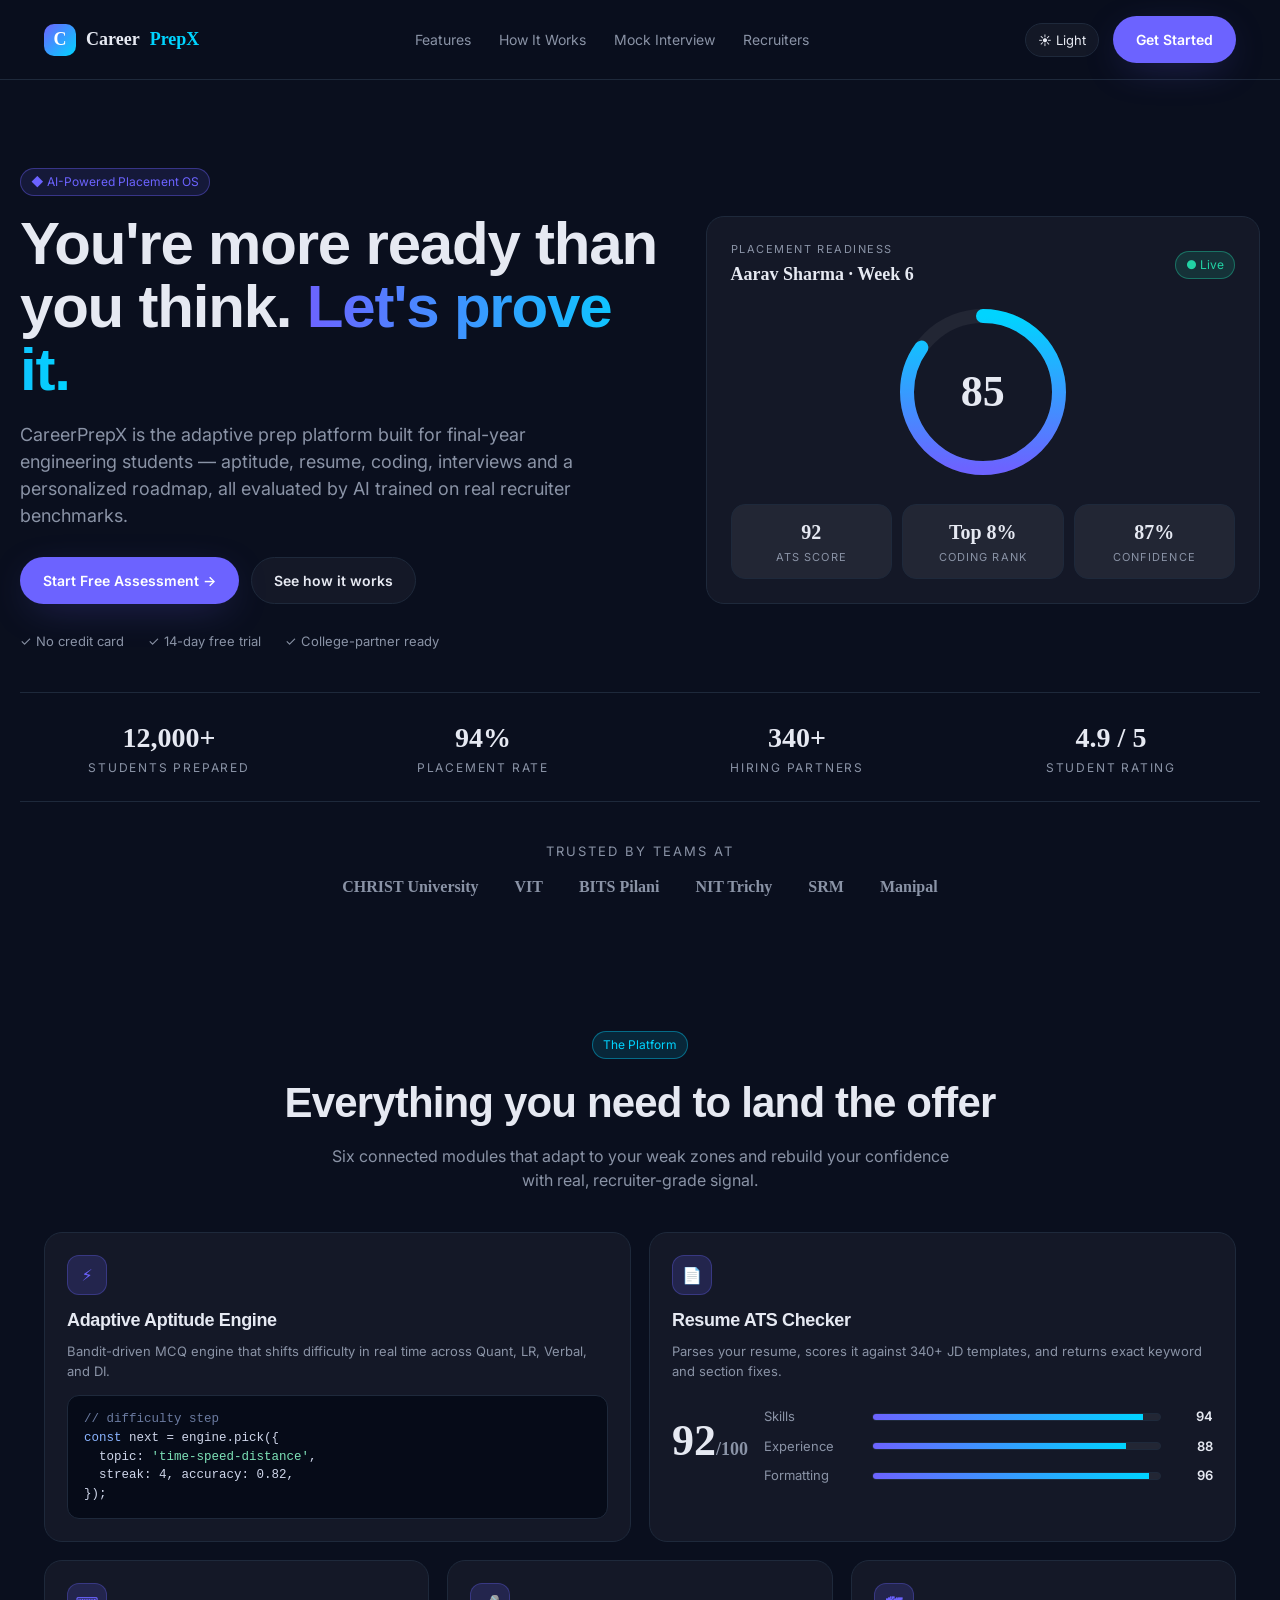
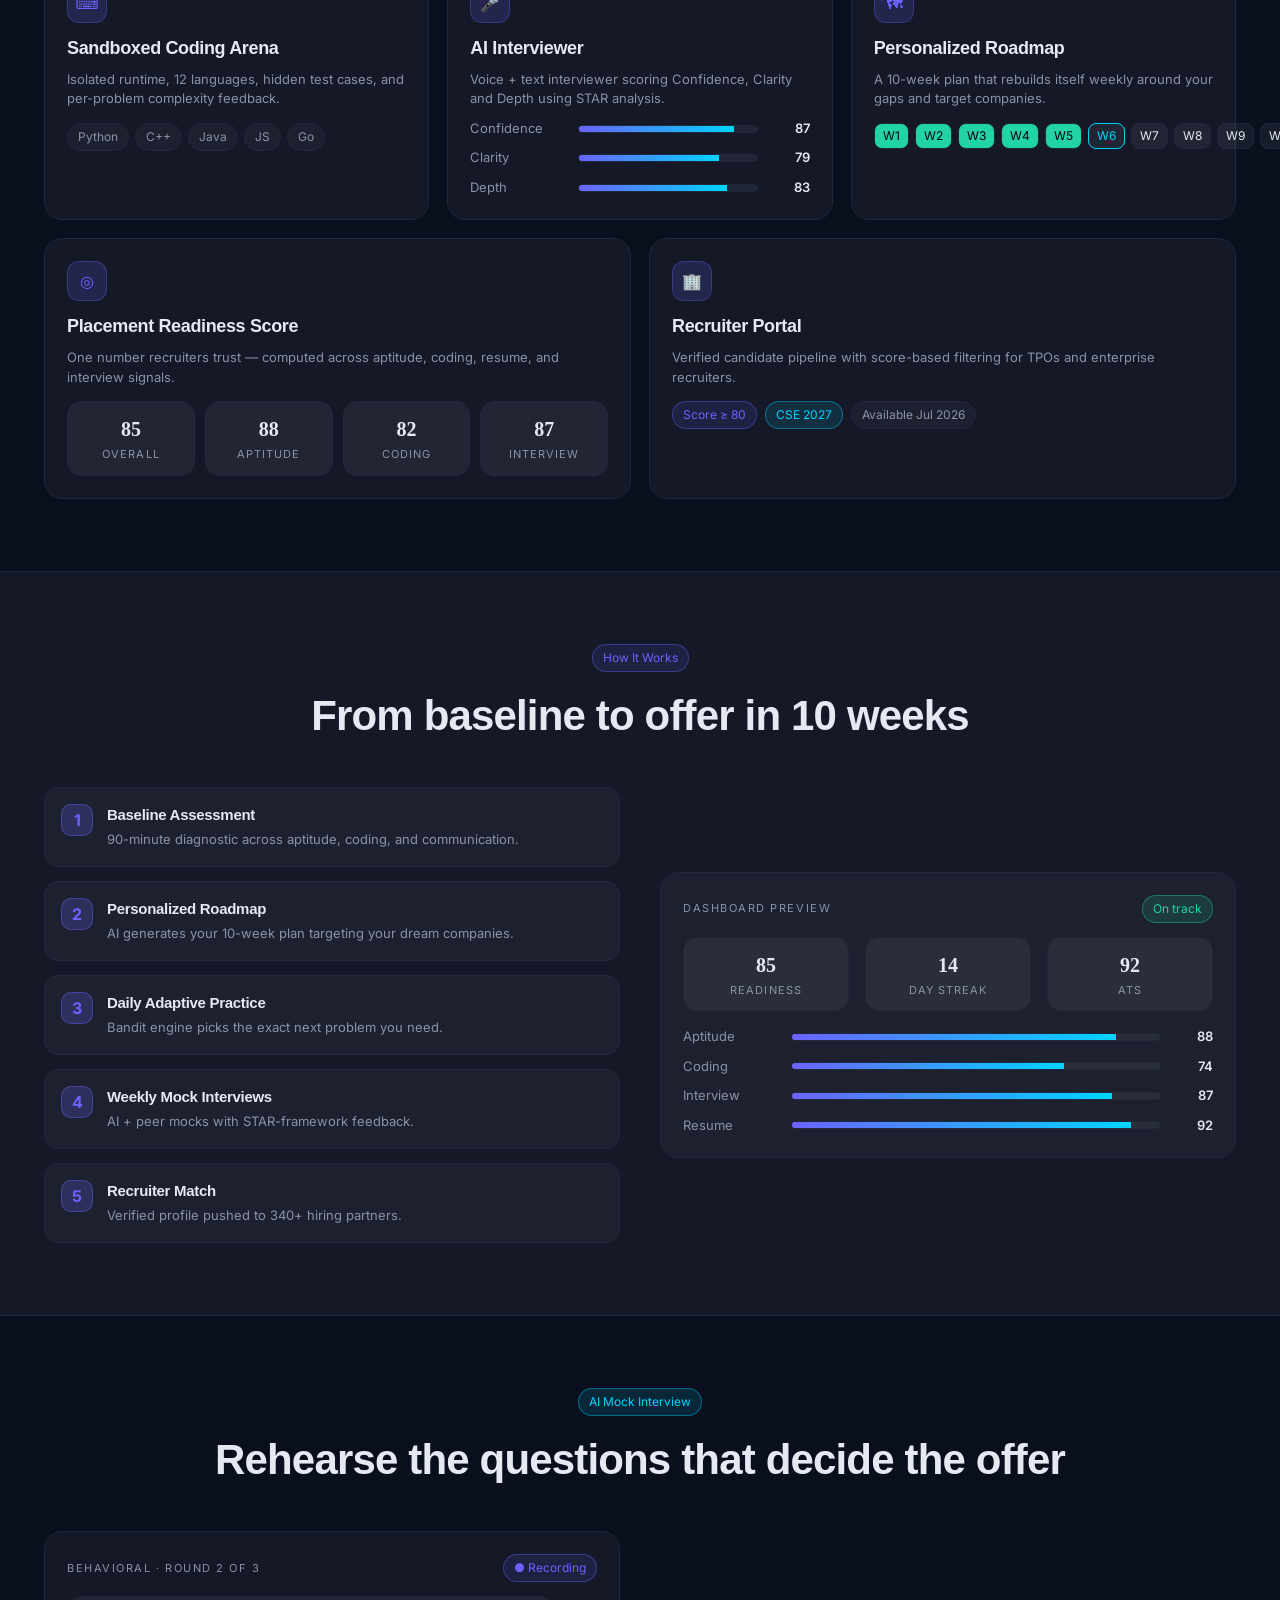
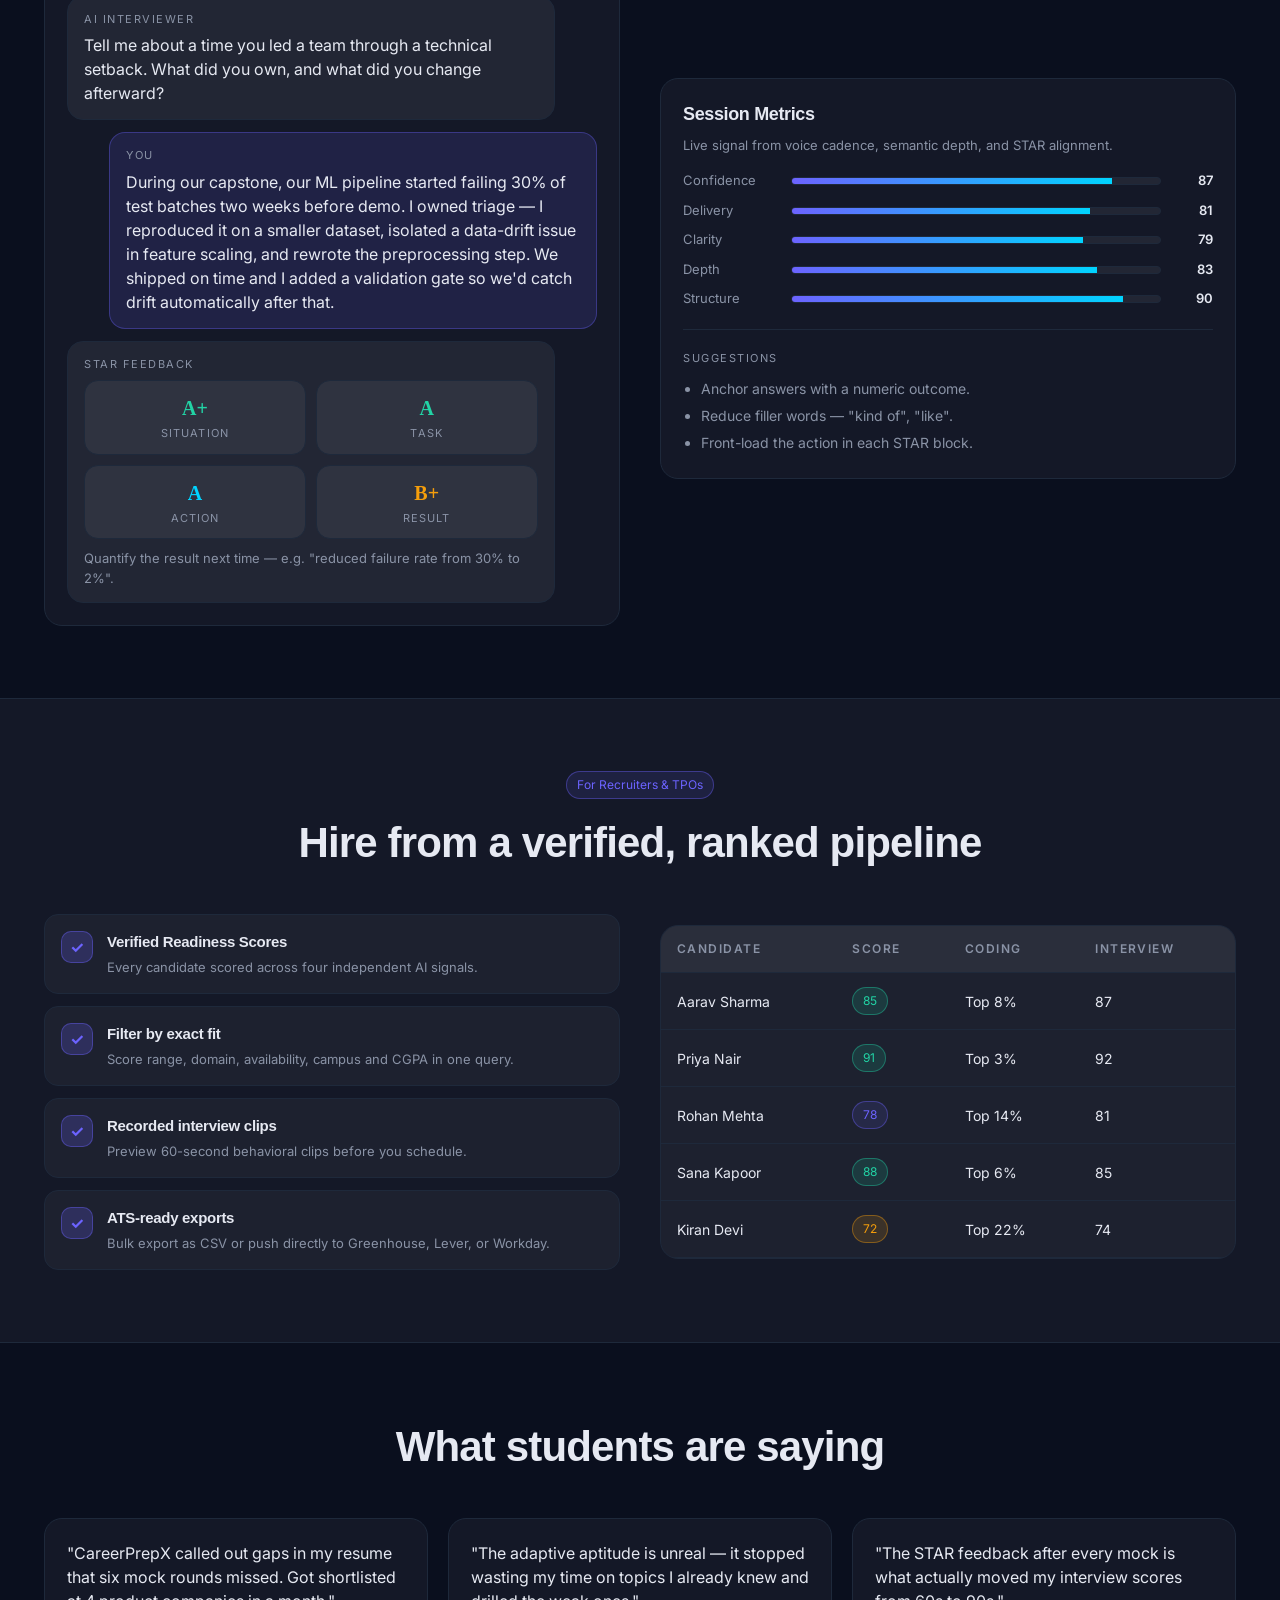
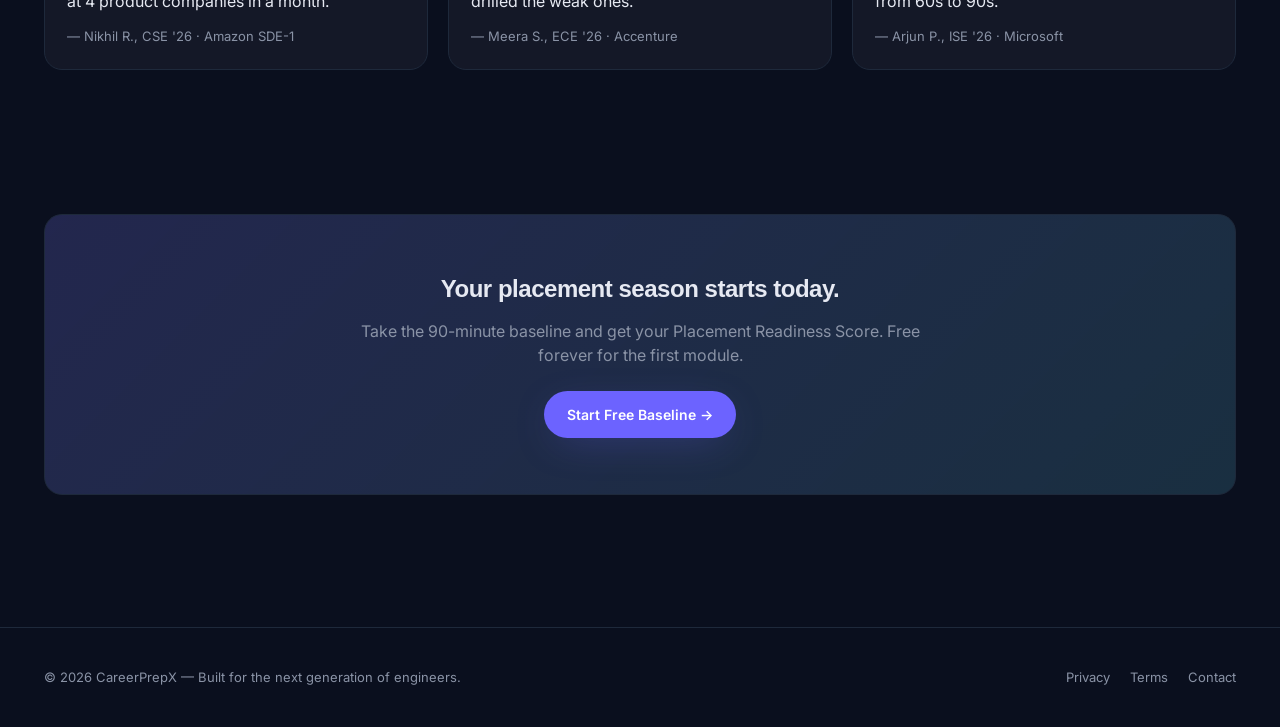
==== index.html @ b6355f8c "Initial commit" ====
<!DOCTYPE html>
<html lang="en" data-theme="dark">
<head>
<meta charset="UTF-8" />
<meta name="viewport" content="width=device-width,initial-scale=1" />
<title>CareerPrepX — AI Placement Preparation for Engineering Students</title>
<meta name="description" content="AI-powered adaptive aptitude, resume ATS, sandboxed coding, mock interviews, and personalized roadmap. Get placement-ready with confidence." />
<link rel="stylesheet" href="styles.css" />
</head>
<body>

<header class="nav">
  <div class="nav-inner">
    <a href="index.html" class="brand"><span class="brand-mark">C</span> Career<span style="color:var(--accent)">PrepX</span></a>
    <nav class="nav-links">
      <a href="#features">Features</a>
      <a href="#how">How It Works</a>
      <a href="#interview">Mock Interview</a>
      <a href="#recruiters">Recruiters</a>
    </nav>
    <div class="nav-actions">
      <button class="theme-toggle" data-theme-toggle><span data-theme-label>☀ Light</span></button>
      <a href="dashboard.html" class="btn btn-primary">Get Started</a>
    </div>
  </div>
</header>

<main>
  <!-- HERO -->
  <section class="hero container">
    <div class="hero-grid">
      <div>
        <span class="pill pill-primary">◆ AI-Powered Placement OS</span>
        <h1 style="margin-top:16px;">You're more ready than you think. <span class="grad">Let's prove it.</span></h1>
        <p class="lead">CareerPrepX is the adaptive prep platform built for final-year engineering students — aptitude, resume, coding, interviews and a personalized roadmap, all evaluated by AI trained on real recruiter benchmarks.</p>
        <div class="hero-ctas">
          <a href="dashboard.html" class="btn btn-primary">Start Free Assessment →</a>
          <a href="#how" class="btn btn-ghost">See how it works</a>
        </div>
        <div style="display:flex; gap:24px; margin-top:28px; color:var(--text-muted); font-size:13px;">
          <span>✓ No credit card</span>
          <span>✓ 14-day free trial</span>
          <span>✓ College-partner ready</span>
        </div>
      </div>

      <div class="panel readiness-card">
        <div class="between" style="margin-bottom:14px;">
          <div>
            <div class="tiny">Placement Readiness</div>
            <div style="font-family:'Space Grotesk';font-weight:700;font-size:18px;margin-top:4px;">Aarav Sharma · Week 6</div>
          </div>
          <span class="pill pill-success">● Live</span>
        </div>
        <div class="ring">
          <svg width="180" height="180" viewBox="0 0 180 180">
            <circle cx="90" cy="90" r="76" stroke="var(--surface-2)" stroke-width="14" fill="none"/>
            <circle cx="90" cy="90" r="76" stroke="url(#g)" stroke-width="14" fill="none"
              stroke-dasharray="477" stroke-dashoffset="72" stroke-linecap="round"/>
            <defs><linearGradient id="g" x1="0" x2="1"><stop offset="0" stop-color="#6C63FF"/><stop offset="1" stop-color="#00D4FF"/></linearGradient></defs>
          </svg>
          <div class="num">85</div>
        </div>
        <div class="stat-row">
          <div class="stat"><div class="v">92</div><div class="l">ATS Score</div></div>
          <div class="stat"><div class="v">Top 8%</div><div class="l">Coding Rank</div></div>
          <div class="stat"><div class="v">87%</div><div class="l">Confidence</div></div>
        </div>
      </div>
    </div>

    <!-- STAT STRIP -->
    <div class="strip">
      <div class="item"><div class="num">12,000+</div><div class="lbl">Students Prepared</div></div>
      <div class="item"><div class="num">94%</div><div class="lbl">Placement Rate</div></div>
      <div class="item"><div class="num">340+</div><div class="lbl">Hiring Partners</div></div>
      <div class="item"><div class="num">4.9 / 5</div><div class="lbl">Student Rating</div></div>
    </div>
    <div style="text-align:center; color:var(--text-muted); font-size:13px; letter-spacing:.15em; text-transform:uppercase;">Trusted by teams at</div>
    <div style="display:flex; justify-content:center; gap:36px; flex-wrap:wrap; margin-top:14px; color:var(--text-muted); font-family:'Space Grotesk'; font-weight:600;">
      <span>CHRIST University</span><span>VIT</span><span>BITS Pilani</span><span>NIT Trichy</span><span>SRM</span><span>Manipal</span>
    </div>
  </section>

  <!-- FEATURES -->
  <section id="features" class="section">
    <div class="container">
      <div class="section-head">
        <span class="pill pill-accent">The Platform</span>
        <h2 style="margin-top:12px;">Everything you need to land the offer</h2>
        <p>Six connected modules that adapt to your weak zones and rebuild your confidence with real, recruiter-grade signal.</p>
      </div>

      <div class="bento">
        <div class="panel b-1">
          <div class="feature-icon">⚡</div>
          <h3>Adaptive Aptitude Engine</h3>
          <p class="muted small" style="margin-top:6px;">Bandit-driven MCQ engine that shifts difficulty in real time across Quant, LR, Verbal, and DI.</p>
          <div class="code" style="margin-top:14px;">
<span class="c">// difficulty step</span><br/>
<span class="k">const</span> next = engine.pick({<br/>
&nbsp;&nbsp;topic: <span class="s">'time-speed-distance'</span>,<br/>
&nbsp;&nbsp;streak: 4, accuracy: 0.82,<br/>
});
          </div>
        </div>

        <div class="panel b-2">
          <div class="feature-icon">📄</div>
          <h3>Resume ATS Checker</h3>
          <p class="muted small" style="margin-top:6px;">Parses your resume, scores it against 340+ JD templates, and returns exact keyword and section fixes.</p>
          <div style="margin-top:16px; display:flex; align-items:center; gap:16px;">
            <div style="font-family:'Space Grotesk';font-size:44px;font-weight:700;">92<span style="font-size:18px;color:var(--text-muted);">/100</span></div>
            <div style="flex:1;">
              <div class="metric-row"><span class="lbl">Skills</span><div class="bar"><i style="width:94%"></i></div><span class="val">94</span></div>
              <div class="metric-row"><span class="lbl">Experience</span><div class="bar"><i style="width:88%"></i></div><span class="val">88</span></div>
              <div class="metric-row"><span class="lbl">Formatting</span><div class="bar"><i style="width:96%"></i></div><span class="val">96</span></div>
            </div>
          </div>
        </div>

        <div class="panel b-3">
          <div class="feature-icon">⌨</div>
          <h3>Sandboxed Coding Arena</h3>
          <p class="muted small" style="margin-top:6px;">Isolated runtime, 12 languages, hidden test cases, and per-problem complexity feedback.</p>
          <div style="margin-top:14px; display:flex; flex-wrap:wrap; gap:6px;">
            <span class="pill">Python</span><span class="pill">C++</span><span class="pill">Java</span><span class="pill">JS</span><span class="pill">Go</span>
          </div>
        </div>

        <div class="panel b-4">
          <div class="feature-icon">🎤</div>
          <h3>AI Interviewer</h3>
          <p class="muted small" style="margin-top:6px;">Voice + text interviewer scoring Confidence, Clarity and Depth using STAR analysis.</p>
          <div class="metric-row"><span class="lbl">Confidence</span><div class="bar"><i style="width:87%"></i></div><span class="val">87</span></div>
          <div class="metric-row"><span class="lbl">Clarity</span><div class="bar"><i style="width:79%"></i></div><span class="val">79</span></div>
          <div class="metric-row"><span class="lbl">Depth</span><div class="bar"><i style="width:83%"></i></div><span class="val">83</span></div>
        </div>

        <div class="panel b-5">
          <div class="feature-icon">🗺</div>
          <h3>Personalized Roadmap</h3>
          <p class="muted small" style="margin-top:6px;">A 10-week plan that rebuilds itself weekly around your gaps and target companies.</p>
          <div style="display:flex; gap:6px; margin-top:14px;">
            <span class="badge" style="background:var(--success);color:#001;">W1</span>
            <span class="badge" style="background:var(--success);color:#001;">W2</span>
            <span class="badge" style="background:var(--success);color:#001;">W3</span>
            <span class="badge" style="background:var(--success);color:#001;">W4</span>
            <span class="badge" style="background:var(--success);color:#001;">W5</span>
            <span class="badge" style="border-color:var(--accent);color:var(--accent);">W6</span>
            <span class="badge">W7</span><span class="badge">W8</span><span class="badge">W9</span><span class="badge">W10</span>
          </div>
        </div>

        <div class="panel b-6">
          <div class="feature-icon">◎</div>
          <h3>Placement Readiness Score</h3>
          <p class="muted small" style="margin-top:6px;">One number recruiters trust — computed across aptitude, coding, resume, and interview signals.</p>
          <div style="display:grid;grid-template-columns:repeat(4,1fr);gap:10px;margin-top:14px;">
            <div class="stat"><div class="v">85</div><div class="l">Overall</div></div>
            <div class="stat"><div class="v">88</div><div class="l">Aptitude</div></div>
            <div class="stat"><div class="v">82</div><div class="l">Coding</div></div>
            <div class="stat"><div class="v">87</div><div class="l">Interview</div></div>
          </div>
        </div>

        <div class="panel b-7">
          <div class="feature-icon">🏢</div>
          <h3>Recruiter Portal</h3>
          <p class="muted small" style="margin-top:6px;">Verified candidate pipeline with score-based filtering for TPOs and enterprise recruiters.</p>
          <div style="display:flex; gap:8px; margin-top:14px; flex-wrap:wrap;">
            <span class="pill pill-primary">Score ≥ 80</span>
            <span class="pill pill-accent">CSE 2027</span>
            <span class="pill">Available Jul 2026</span>
          </div>
        </div>
      </div>
    </div>
  </section>

  <!-- HOW IT WORKS -->
  <section id="how" class="section" style="background:var(--surface); border-top:1px solid var(--border); border-bottom:1px solid var(--border);">
    <div class="container">
      <div class="section-head">
        <span class="pill pill-primary">How It Works</span>
        <h2 style="margin-top:12px;">From baseline to offer in 10 weeks</h2>
      </div>
      <div class="hiw">
        <div class="steps">
          <div class="step"><div class="n">1</div><div><h4>Baseline Assessment</h4><p>90-minute diagnostic across aptitude, coding, and communication.</p></div></div>
          <div class="step"><div class="n">2</div><div><h4>Personalized Roadmap</h4><p>AI generates your 10-week plan targeting your dream companies.</p></div></div>
          <div class="step"><div class="n">3</div><div><h4>Daily Adaptive Practice</h4><p>Bandit engine picks the exact next problem you need.</p></div></div>
          <div class="step"><div class="n">4</div><div><h4>Weekly Mock Interviews</h4><p>AI + peer mocks with STAR-framework feedback.</p></div></div>
          <div class="step"><div class="n">5</div><div><h4>Recruiter Match</h4><p>Verified profile pushed to 340+ hiring partners.</p></div></div>
        </div>
        <div class="panel">
          <div class="between" style="margin-bottom:14px;">
            <div class="tiny">Dashboard Preview</div>
            <span class="pill pill-success">On track</span>
          </div>
          <div class="mini">
            <div class="stat"><div class="v">85</div><div class="l">Readiness</div></div>
            <div class="stat"><div class="v">14</div><div class="l">Day Streak</div></div>
            <div class="stat"><div class="v">92</div><div class="l">ATS</div></div>
          </div>
          <div style="margin-top:16px;">
            <div class="metric-row"><span class="lbl">Aptitude</span><div class="bar"><i style="width:88%"></i></div><span class="val">88</span></div>
            <div class="metric-row"><span class="lbl">Coding</span><div class="bar"><i style="width:74%"></i></div><span class="val">74</span></div>
            <div class="metric-row"><span class="lbl">Interview</span><div class="bar"><i style="width:87%"></i></div><span class="val">87</span></div>
            <div class="metric-row"><span class="lbl">Resume</span><div class="bar"><i style="width:92%"></i></div><span class="val">92</span></div>
          </div>
        </div>
      </div>
    </div>
  </section>

  <!-- INTERVIEW PREVIEW -->
  <section id="interview" class="section">
    <div class="container">
      <div class="section-head">
        <span class="pill pill-accent">AI Mock Interview</span>
        <h2 style="margin-top:12px;">Rehearse the questions that decide the offer</h2>
      </div>
      <div class="hiw">
        <div class="panel">
          <div class="between" style="margin-bottom:14px;">
            <div class="tiny">Behavioral · Round 2 of 3</div>
            <span class="pill pill-primary">● Recording</span>
          </div>
          <div class="chat">
            <div class="bubble ai">
              <div class="who">AI Interviewer</div>
              Tell me about a time you led a team through a technical setback. What did you own, and what did you change afterward?
            </div>
            <div class="bubble me">
              <div class="who">You</div>
              During our capstone, our ML pipeline started failing 30% of test batches two weeks before demo. I owned triage — I reproduced it on a smaller dataset, isolated a data-drift issue in feature scaling, and rewrote the preprocessing step. We shipped on time and I added a validation gate so we'd catch drift automatically after that.
            </div>
            <div class="bubble ai">
              <div class="who">STAR Feedback</div>
              <div style="display:grid;grid-template-columns:repeat(2,1fr);gap:10px;margin-top:8px;">
                <div class="stat"><div class="v" style="color:var(--success)">A+</div><div class="l">Situation</div></div>
                <div class="stat"><div class="v" style="color:var(--success)">A</div><div class="l">Task</div></div>
                <div class="stat"><div class="v" style="color:var(--accent)">A</div><div class="l">Action</div></div>
                <div class="stat"><div class="v" style="color:var(--warning)">B+</div><div class="l">Result</div></div>
              </div>
              <p class="muted small" style="margin-top:10px;">Quantify the result next time — e.g. "reduced failure rate from 30% to 2%".</p>
            </div>
          </div>
        </div>
        <div class="panel">
          <h3>Session Metrics</h3>
          <p class="muted small" style="margin-top:4px;">Live signal from voice cadence, semantic depth, and STAR alignment.</p>
          <div style="margin-top:16px;">
            <div class="metric-row"><span class="lbl">Confidence</span><div class="bar"><i style="width:87%"></i></div><span class="val">87</span></div>
            <div class="metric-row"><span class="lbl">Delivery</span><div class="bar"><i style="width:81%"></i></div><span class="val">81</span></div>
            <div class="metric-row"><span class="lbl">Clarity</span><div class="bar"><i style="width:79%"></i></div><span class="val">79</span></div>
            <div class="metric-row"><span class="lbl">Depth</span><div class="bar"><i style="width:83%"></i></div><span class="val">83</span></div>
            <div class="metric-row"><span class="lbl">Structure</span><div class="bar"><i style="width:90%"></i></div><span class="val">90</span></div>
          </div>
          <div style="margin-top:20px; padding-top:20px; border-top:1px solid var(--border);">
            <div class="tiny">Suggestions</div>
            <ul style="margin-top:10px; padding-left: 18px; color:var(--text-muted); font-size:14px; line-height:1.9;">
              <li>Anchor answers with a numeric outcome.</li>
              <li>Reduce filler words — "kind of", "like".</li>
              <li>Front-load the action in each STAR block.</li>
            </ul>
          </div>
        </div>
      </div>
    </div>
  </section>

  <!-- RECRUITERS -->
  <section id="recruiters" class="section" style="background:var(--surface); border-top:1px solid var(--border); border-bottom:1px solid var(--border);">
    <div class="container">
      <div class="section-head">
        <span class="pill pill-primary">For Recruiters &amp; TPOs</span>
        <h2 style="margin-top:12px;">Hire from a verified, ranked pipeline</h2>
      </div>
      <div class="hiw">
        <div>
          <ul style="list-style:none; display:grid; gap:12px;">
            <li class="step"><div class="n">✓</div><div><h4>Verified Readiness Scores</h4><p>Every candidate scored across four independent AI signals.</p></div></li>
            <li class="step"><div class="n">✓</div><div><h4>Filter by exact fit</h4><p>Score range, domain, availability, campus and CGPA in one query.</p></div></li>
            <li class="step"><div class="n">✓</div><div><h4>Recorded interview clips</h4><p>Preview 60-second behavioral clips before you schedule.</p></div></li>
            <li class="step"><div class="n">✓</div><div><h4>ATS-ready exports</h4><p>Bulk export as CSV or push directly to Greenhouse, Lever, or Workday.</p></div></li>
          </ul>
        </div>
        <div class="panel" style="padding:0; overflow:hidden;">
          <table class="table">
            <thead><tr><th>Candidate</th><th>Score</th><th>Coding</th><th>Interview</th></tr></thead>
            <tbody>
              <tr><td>Aarav Sharma</td><td><span class="pill pill-success">85</span></td><td>Top 8%</td><td>87</td></tr>
              <tr><td>Priya Nair</td><td><span class="pill pill-success">91</span></td><td>Top 3%</td><td>92</td></tr>
              <tr><td>Rohan Mehta</td><td><span class="pill pill-primary">78</span></td><td>Top 14%</td><td>81</td></tr>
              <tr><td>Sana Kapoor</td><td><span class="pill pill-success">88</span></td><td>Top 6%</td><td>85</td></tr>
              <tr><td>Kiran Devi</td><td><span class="pill pill-warning">72</span></td><td>Top 22%</td><td>74</td></tr>
            </tbody>
          </table>
        </div>
      </div>
    </div>
  </section>

  <!-- TESTIMONIALS -->
  <section class="section">
    <div class="container">
      <div class="section-head">
        <h2>What students are saying</h2>
      </div>
      <div class="grid" style="grid-template-columns:repeat(3,1fr);">
        <div class="panel"><p>"CareerPrepX called out gaps in my resume that six mock rounds missed. Got shortlisted at 4 product companies in a month."</p><div style="margin-top:14px;color:var(--text-muted);font-size:13px;">— Nikhil R., CSE '26 · Amazon SDE-1</div></div>
        <div class="panel"><p>"The adaptive aptitude is unreal — it stopped wasting my time on topics I already knew and drilled the weak ones."</p><div style="margin-top:14px;color:var(--text-muted);font-size:13px;">— Meera S., ECE '26 · Accenture</div></div>
        <div class="panel"><p>"The STAR feedback after every mock is what actually moved my interview scores from 60s to 90s."</p><div style="margin-top:14px;color:var(--text-muted);font-size:13px;">— Arjun P., ISE '26 · Microsoft</div></div>
      </div>
    </div>
  </section>

  <!-- CTA -->
  <section class="section">
    <div class="container">
      <div class="panel" style="text-align:center; padding:56px 24px; background:linear-gradient(135deg, color-mix(in oklab, var(--primary) 18%, var(--surface)), color-mix(in oklab, var(--accent) 12%, var(--surface)));">
        <h2>Your placement season starts today.</h2>
        <p class="muted" style="max-width:560px; margin:12px auto 24px;">Take the 90-minute baseline and get your Placement Readiness Score. Free forever for the first module.</p>
        <a class="btn btn-primary" href="dashboard.html">Start Free Baseline →</a>
      </div>
    </div>
  </section>
</main>

<footer>
  <div class="container">
    <div>© 2026 CareerPrepX — Built for the next generation of engineers.</div>
    <div style="display:flex; gap:20px;"><a href="#">Privacy</a><a href="#">Terms</a><a href="#">Contact</a></div>
  </div>
</footer>

<script src="script.js"></script>
</body>
</html>
---- styles.css ----
/* 1. Import Inter (Modern, Clean, High-Readability Font) */
@import url('https://fonts.googleapis.com/css2?family=Inter:wght@300;400;500;600;700;800&display=swap');

:root {
  /* 2. Set as main font variable */
  --font-sans: 'Inter', -apple-system, BlinkMacSystemFont, 'Segoe UI', Roboto, sans-serif;
  
  /* Modern font smoothing & tracking defaults */
  --letter-spacing-heading: -0.02em;
}

/* 3. Apply globally */
body {
  font-family: var(--font-sans);
  -webkit-font-smoothing: antialiased;
  -moz-osx-font-smoothing: grayscale;
}

h1, h2, h3, h4, h5, h6 {
  font-family: var(--font-sans);
  letter-spacing: var(--letter-spacing-heading);
  font-weight: 700;
}

:root {
  --bg: #0A0F1E;
  --surface: rgba(255,255,255,0.04);
  --surface-2: rgba(255,255,255,0.06);
  --border: #1E293B;
  --text: #E6E9F2;
  --text-muted: #8A93A6;
  --primary: #6C63FF;
  --accent: #00D4FF;
  --success: #22D3A5;
  --warning: #F59E0B;
  --danger: #ef4444;
  --shadow: 0 10px 40px -12px rgba(108,99,255,0.35);
}
[data-theme="light"] {
  --bg: #F8FAFC;
  --surface: #FFFFFF;
  --surface-2: #F1F5F9;
  --border: #E2E8F0;
  --text: #0F172A;
  --text-muted: #475569;
  --primary: #4F46E5;
  --accent: #0891B2;
  --shadow: 0 8px 24px -12px rgba(79,70,229,0.25);
}

* { box-sizing: border-box; margin: 0; padding: 0; }
html, body { background: var(--bg); color: var(--text); font-family: 'Inter', system-ui, sans-serif; -webkit-font-smoothing: antialiased; line-height: 1.5; }
h1,h2,h3,h4,h5 { font-family: 'Space Grotesk', sans-serif; letter-spacing: -0.02em; font-weight: 700; }
a { color: inherit; text-decoration: none; }
button { font-family: inherit; cursor: pointer; border: 0; }
img { max-width: 100%; display: block; }

/* Layout helpers */
.container { max-width: 1240px; margin: 0 auto; padding: 0 24px; }
.grid { display: grid; gap: 20px; }
.flex { display: flex; }
.between { display: flex; align-items: center; justify-content: space-between; }
.center { display: flex; align-items: center; gap: 10px; }
.muted { color: var(--text-muted); }
.small { font-size: 13px; }
.tiny { font-size: 11px; text-transform: uppercase; letter-spacing: 0.14em; color: var(--text-muted); }

/* Navbar */
.nav { position: sticky; top: 0; z-index: 50; background: color-mix(in oklab, var(--bg) 82%, transparent); border-bottom: 1px solid var(--border); backdrop-filter: blur(14px); }
.nav-inner { display: flex; align-items: center; justify-content: space-between; padding: 16px 24px; max-width: 1240px; margin: 0 auto; }
.brand { display: flex; align-items: center; gap: 10px; font-family: 'Space Grotesk'; font-weight: 700; font-size: 18px; }
.brand-mark { width: 32px; height: 32px; border-radius: 10px; background: linear-gradient(135deg, var(--primary), var(--accent)); display: grid; place-items: center; color: white; font-weight: 700; }
.nav-links { display: flex; gap: 28px; }
.nav-links a { color: var(--text-muted); font-size: 14px; }
.nav-links a:hover { color: var(--text); }
.nav-actions { display: flex; align-items: center; gap: 14px; }

/* Theme toggle */
.theme-toggle { background: var(--surface); border: 1px solid var(--border); color: var(--text); padding: 8px 12px; border-radius: 999px; font-size: 13px; display: inline-flex; align-items: center; gap: 8px; }
.theme-toggle:hover { border-color: var(--primary); }

/* Buttons */
.btn { display: inline-flex; align-items: center; gap: 8px; padding: 12px 22px; border-radius: 999px; font-size: 14px; font-weight: 600; border: 1px solid transparent; transition: transform .05s ease; }
.btn:active { transform: translateY(1px); }
.btn-primary { background: var(--primary); color: #fff; box-shadow: var(--shadow); }
.btn-ghost { background: var(--surface); color: var(--text); border-color: var(--border); }
.btn-accent { background: var(--accent); color: #001018; }
.btn-outline { background: transparent; color: var(--text); border-color: var(--border); }

/* Panels / cards */
.panel { background: var(--surface); border: 1px solid var(--border); border-radius: 18px; padding: 22px; }
.panel h3 { font-size: 18px; margin-bottom: 8px; }
.panel-strong { background: var(--surface-2); }

.pill { display: inline-flex; align-items: center; gap: 6px; padding: 4px 10px; border-radius: 999px; font-size: 12px; border: 1px solid var(--border); background: var(--surface); color: var(--text-muted); }
.pill-primary { color: var(--primary); border-color: color-mix(in oklab, var(--primary) 40%, transparent); background: color-mix(in oklab, var(--primary) 12%, transparent); }
.pill-accent  { color: var(--accent);  border-color: color-mix(in oklab, var(--accent) 40%, transparent);  background: color-mix(in oklab, var(--accent) 12%, transparent); }
.pill-success { color: var(--success); border-color: color-mix(in oklab, var(--success) 40%, transparent); background: color-mix(in oklab, var(--success) 14%, transparent); }
.pill-warning { color: var(--warning); border-color: color-mix(in oklab, var(--warning) 40%, transparent); background: color-mix(in oklab, var(--warning) 14%, transparent); }
.pill-danger  { color: var(--danger);  border-color: color-mix(in oklab, var(--danger) 40%, transparent);  background: color-mix(in oklab, var(--danger) 14%, transparent); }

.badge { padding: 3px 8px; border-radius: 8px; background: var(--surface-2); border: 1px solid var(--border); font-size: 12px; }

/* Hero */
.hero { padding: 88px 0 60px; }
.hero-grid { display: grid; grid-template-columns: 1.15fr 1fr; gap: 48px; align-items: center; }
.hero h1 { font-size: clamp(38px, 5vw, 60px); line-height: 1.05; }
.hero .grad { background: linear-gradient(90deg, var(--primary), var(--accent)); -webkit-background-clip: text; background-clip: text; color: transparent; }
.hero p.lead { color: var(--text-muted); font-size: 18px; margin: 20px 0 28px; max-width: 560px; }
.hero-ctas { display: flex; gap: 12px; flex-wrap: wrap; }

.readiness-card { padding: 24px; }
.ring { width: 180px; height: 180px; margin: 0 auto; position: relative; }
.ring svg { transform: rotate(-90deg); }
.ring .num { position: absolute; inset: 0; display: grid; place-items: center; font-family: 'Space Grotesk'; font-weight: 700; font-size: 44px; }
.stat-row { display: grid; grid-template-columns: repeat(3,1fr); gap: 10px; margin-top: 22px; }
.stat { text-align: center; padding: 12px; border: 1px solid var(--border); border-radius: 14px; background: var(--surface-2); }
.stat .v { font-family: 'Space Grotesk'; font-size: 20px; font-weight: 700; }
.stat .l { font-size: 11px; color: var(--text-muted); text-transform: uppercase; letter-spacing: 0.1em; margin-top: 2px; }

/* Stat strip */
.strip { display: grid; grid-template-columns: repeat(4, 1fr); gap: 16px; padding: 24px 0; border-top: 1px solid var(--border); border-bottom: 1px solid var(--border); margin: 40px 0; }
.strip .item { text-align: center; }
.strip .num { font-family: 'Space Grotesk'; font-size: 28px; font-weight: 700; }
.strip .lbl { color: var(--text-muted); font-size: 12px; text-transform: uppercase; letter-spacing: 0.15em; }

/* Section */
.section { padding: 72px 0; }
.section-head { text-align: center; margin-bottom: 40px; }
.section-head h2 { font-size: clamp(28px, 3.5vw, 42px); }
.section-head p { color: var(--text-muted); margin-top: 10px; max-width: 640px; margin-inline: auto; }

/* Features bento */
.bento { display: grid; grid-template-columns: repeat(6, 1fr); gap: 18px; }
.bento .panel { min-height: 220px; }
.b-1 { grid-column: span 3; }
.b-2 { grid-column: span 3; }
.b-3 { grid-column: span 2; }
.b-4 { grid-column: span 2; }
.b-5 { grid-column: span 2; }
.b-6 { grid-column: span 3; }
.b-7 { grid-column: span 3; }
.feature-icon { width: 40px; height: 40px; border-radius: 12px; background: color-mix(in oklab, var(--primary) 18%, transparent); display: grid; place-items: center; color: var(--primary); font-weight: 700; margin-bottom: 12px; border: 1px solid color-mix(in oklab, var(--primary) 30%, transparent); }

/* Code preview */
.code { background: #060B18; border: 1px solid var(--border); border-radius: 12px; padding: 14px 16px; font-family: ui-monospace, "SF Mono", Menlo, monospace; font-size: 12.5px; color: #cfd6ea; overflow: auto; }
[data-theme="light"] .code { background: #0F172A; color: #E2E8F0; }
.code .k { color: #8ab4ff; }
.code .s { color: #7ee2b8; }
.code .c { color: #6b7ba0; }

/* Bars */
.bar { height: 8px; background: var(--surface-2); border-radius: 999px; overflow: hidden; border: 1px solid var(--border); }
.bar > i { display: block; height: 100%; background: linear-gradient(90deg, var(--primary), var(--accent)); }
.metric-row { display: flex; align-items: center; gap: 12px; margin-top: 10px; font-size: 13px; }
.metric-row .lbl { width: 96px; color: var(--text-muted); }
.metric-row .bar { flex: 1; }
.metric-row .val { width: 40px; text-align: right; font-weight: 600; }

/* How it works */
.hiw { display: grid; grid-template-columns: 1fr 1fr; gap: 40px; align-items: center; }
.steps { display: grid; gap: 14px; }
.step { display: flex; gap: 14px; padding: 16px; border: 1px solid var(--border); border-radius: 14px; background: var(--surface); }
.step .n { width: 32px; height: 32px; border-radius: 10px; background: color-mix(in oklab, var(--primary) 22%, transparent); color: var(--primary); font-weight: 700; display: grid; place-items: center; border: 1px solid color-mix(in oklab, var(--primary) 40%, transparent); flex: 0 0 32px; }
.step h4 { font-size: 15px; }
.step p { color: var(--text-muted); font-size: 13px; margin-top: 4px; }

/* Chat mock */
.chat { display: grid; gap: 12px; }
.bubble { padding: 14px 16px; border-radius: 16px; border: 1px solid var(--border); max-width: 92%; }
.bubble.ai { background: var(--surface-2); }
.bubble.me { background: color-mix(in oklab, var(--primary) 14%, transparent); border-color: color-mix(in oklab, var(--primary) 35%, transparent); margin-left: auto; }
.bubble .who { font-size: 11px; text-transform: uppercase; letter-spacing: 0.14em; color: var(--text-muted); margin-bottom: 6px; }

/* Table */
.table { width: 100%; border-collapse: separate; border-spacing: 0; }
.table th, .table td { text-align: left; padding: 14px 16px; border-bottom: 1px solid var(--border); font-size: 14px; }
.table thead th { color: var(--text-muted); font-weight: 600; font-size: 12px; text-transform: uppercase; letter-spacing: 0.12em; background: var(--surface-2); }
.table tbody tr:hover { background: var(--surface-2); }

/* Footer */
footer { border-top: 1px solid var(--border); padding: 40px 0; margin-top: 60px; color: var(--text-muted); font-size: 13px; }
footer .container { display: flex; justify-content: space-between; flex-wrap: wrap; gap: 16px; }

/* App shell (dashboard/aptitude/etc.) */
.app { display: grid; grid-template-columns: 260px 1fr; min-height: 100vh; }
.sidebar { border-right: 1px solid var(--border); background: var(--surface); padding: 20px; position: sticky; top: 0; height: 100vh; }
.sidebar .brand { margin-bottom: 24px; }
.side-nav { display: flex; flex-direction: column; gap: 4px; }
.side-nav a { padding: 10px 12px; border-radius: 10px; color: var(--text-muted); font-size: 14px; border: 1px solid transparent; }
.side-nav a:hover { background: var(--surface-2); color: var(--text); }
.side-nav a.active { background: color-mix(in oklab, var(--primary) 15%, transparent); border-color: color-mix(in oklab, var(--primary) 35%, transparent); color: var(--text); }
.main { padding: 28px 36px; }
.page-head { display: flex; align-items: end; justify-content: space-between; margin-bottom: 28px; flex-wrap: wrap; gap: 16px; }
.page-head h1 { font-size: 30px; }
.page-head p { color: var(--text-muted); margin-top: 6px; }

/* Metric card */
.metrics { display: grid; grid-template-columns: repeat(4, 1fr); gap: 16px; }
.metric { padding: 20px; border: 1px solid var(--border); border-radius: 16px; background: var(--surface); }
.metric .lbl { color: var(--text-muted); font-size: 12px; text-transform: uppercase; letter-spacing: 0.12em; }
.metric .v { font-family: 'Space Grotesk'; font-size: 30px; font-weight: 700; margin-top: 6px; }
.metric .sub { color: var(--success); font-size: 12px; margin-top: 4px; }

/* Aptitude */
.opt { display: flex; align-items: center; gap: 12px; padding: 14px 16px; border: 1px solid var(--border); border-radius: 12px; background: var(--surface); cursor: pointer; }
.opt:hover { border-color: var(--primary); }
.opt input { accent-color: var(--primary); }
.tabs { display: flex; gap: 8px; flex-wrap: wrap; }
.tab { padding: 8px 14px; border-radius: 999px; border: 1px solid var(--border); background: var(--surface); font-size: 13px; color: var(--text-muted); cursor: pointer; }
.tab.active { color: var(--text); border-color: color-mix(in oklab, var(--primary) 45%, transparent); background: color-mix(in oklab, var(--primary) 14%, transparent); }

/* Resume */
.drop { border: 2px dashed var(--border); border-radius: 18px; padding: 44px; text-align: center; background: var(--surface); }
.drop:hover { border-color: var(--primary); }
.kw { display: flex; flex-wrap: wrap; gap: 8px; }

/* Coding */
.split { display: grid; grid-template-columns: 1fr 1.1fr; gap: 20px; }
.editor { background: #060B18; border: 1px solid var(--border); border-radius: 14px; padding: 0; overflow: hidden; }
[data-theme="light"] .editor { background: #0F172A; }
.editor-bar { display: flex; align-items: center; justify-content: space-between; padding: 10px 14px; border-bottom: 1px solid var(--border); background: rgba(255,255,255,0.03); }
.editor pre { padding: 16px; color: #cfd6ea; font-family: ui-monospace, Menlo, monospace; font-size: 13px; overflow: auto; min-height: 320px; }
.select { background: var(--surface); border: 1px solid var(--border); color: var(--text); border-radius: 10px; padding: 6px 10px; font-size: 13px; }
.test { display: flex; justify-content: space-between; padding: 12px 14px; border: 1px solid var(--border); border-radius: 12px; background: var(--surface); font-family: ui-monospace, Menlo, monospace; font-size: 12.5px; }

/* Progress mini */
.mini { display: grid; grid-template-columns: repeat(3, 1fr); gap: 16px; }

/* Responsive */
@media (max-width: 1000px) {
  .hero-grid, .hiw, .split { grid-template-columns: 1fr; }
  .bento { grid-template-columns: repeat(2, 1fr); }
  .b-1,.b-2,.b-3,.b-4,.b-5,.b-6,.b-7 { grid-column: span 2; }
  .strip { grid-template-columns: repeat(2, 1fr); }
  .app { grid-template-columns: 1fr; }
  .sidebar { position: static; height: auto; }
  .metrics { grid-template-columns: repeat(2,1fr); }
  .nav-links { display: none; }
}

/* ==========================================================================
   ADDED PROCTORED TEST & ASSESSMENT LAYOUT EXTENSIONS
   ========================================================================== */

/* Centered card wrapper for test confirmation & summary screens */
.app-wrapper {
  width: 100%;
  max-width: 780px;
  margin: 32px auto;
  padding: 0 16px;
}

.proctor-header {
  display: flex;
  justify-content: space-between;
  align-items: center;
  padding-bottom: 20px;
  margin-bottom: 24px;
  border-bottom: 1px solid var(--border);
}

.badge-timer {
  background: color-mix(in oklab, var(--success) 14%, transparent);
  color: var(--success);
  border: 1px solid color-mix(in oklab, var(--success) 40%, transparent);
}

.badge-warning {
  background: color-mix(in oklab, var(--danger) 14%, transparent);
  color: var(--danger);
  border: 1px solid color-mix(in oklab, var(--danger) 40%, transparent);
}

/* Option Cards that hook into the existing .opt theme */
.option-label {
  display: flex;
  align-items: center;
  gap: 12px;
  padding: 14px 18px;
  margin: 12px 0;
  border: 1px solid var(--border);
  border-radius: 12px;
  background: var(--surface);
  cursor: pointer;
  transition: all 0.15s ease;
}

.option-label:hover {
  border-color: var(--primary);
  background: var(--surface-2);
}

.option-label input[type="radio"] {
  accent-color: var(--primary);
  width: 16px;
  height: 16px;
}

/* Structured Results Summary Table */
.results-table {
  width: 100%;
  border-collapse: separate;
  border-spacing: 0;
  margin: 20px 0;
  border: 1px solid var(--border);
  border-radius: 12px;
  overflow: hidden;
}

.results-table th, 
.results-table td {
  padding: 14px 18px;
  text-align: left;
  border-bottom: 1px solid var(--border);
  font-size: 14px;
}

.results-table tr:last-child td {
  border-bottom: none;
}

.results-table th {
  color: var(--text-muted);
  font-size: 12px;
  text-transform: uppercase;
  letter-spacing: 0.12em;
  background: var(--surface-2);
}
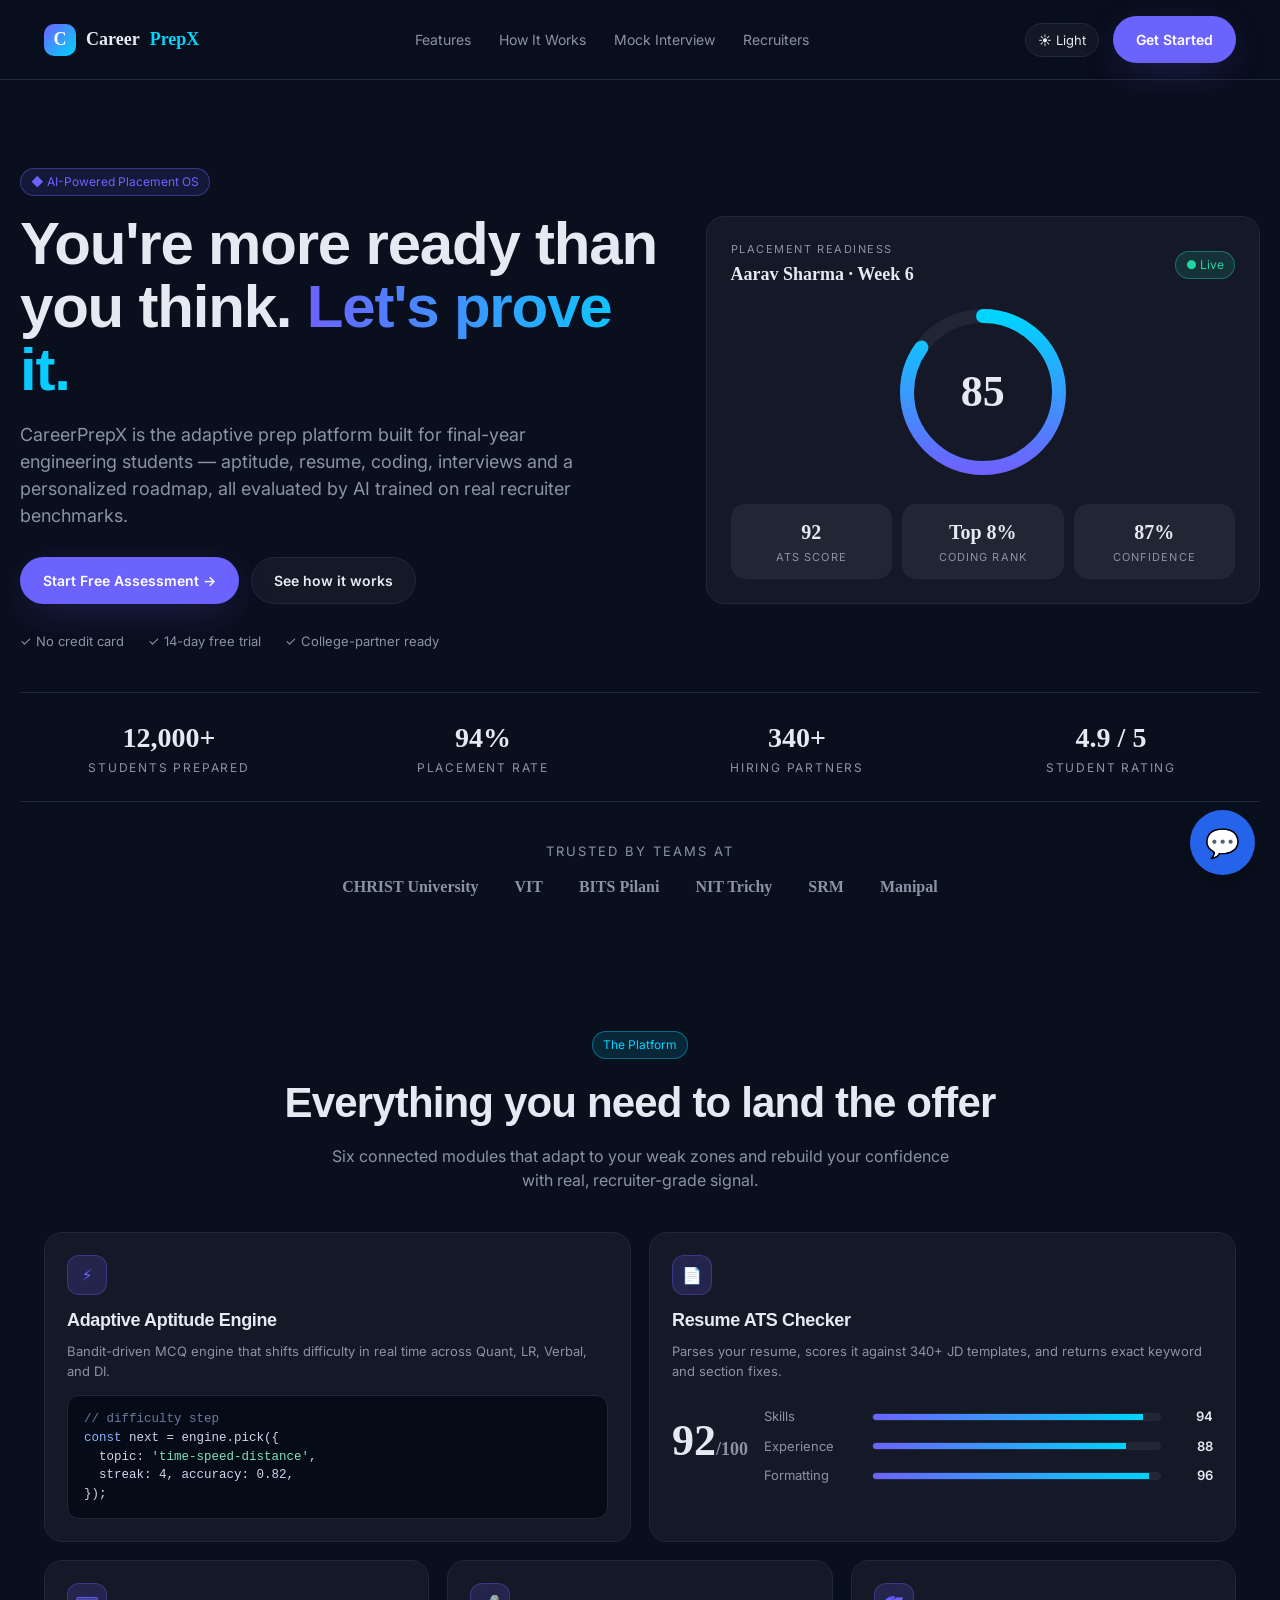
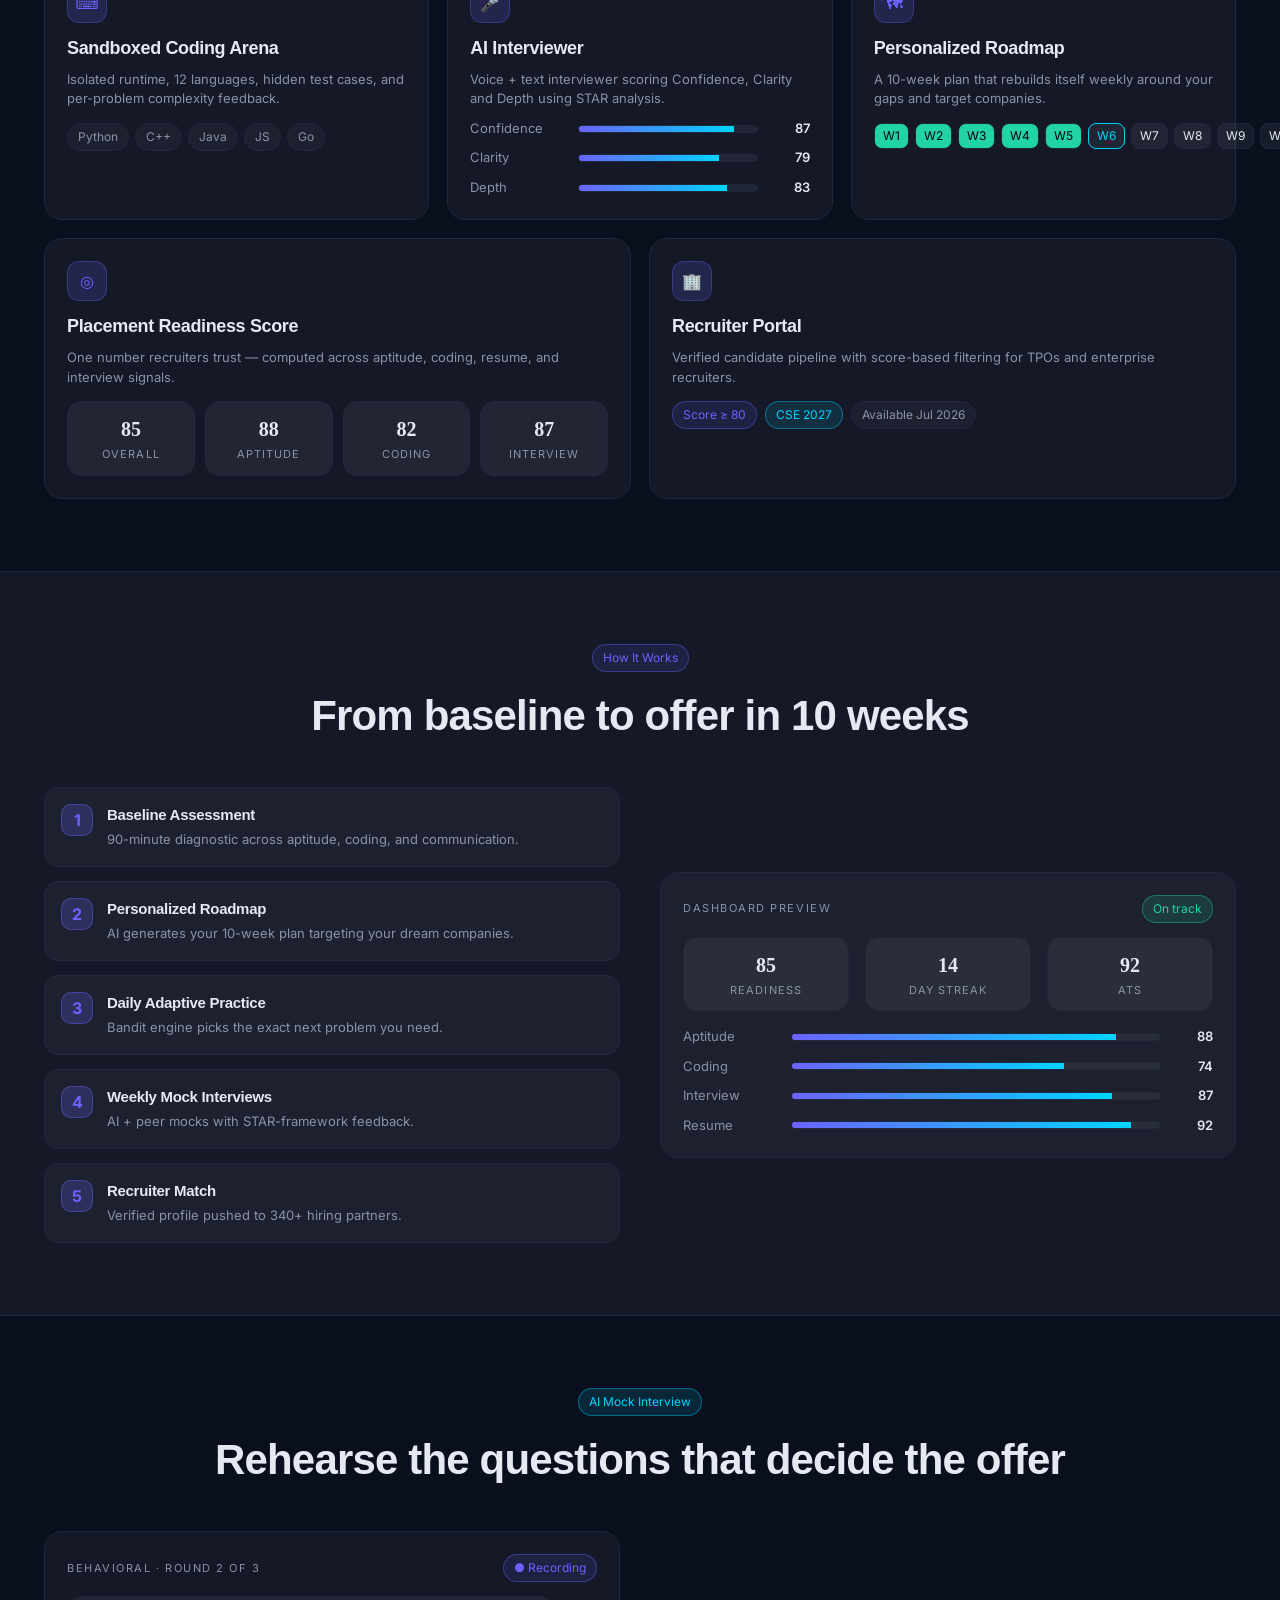
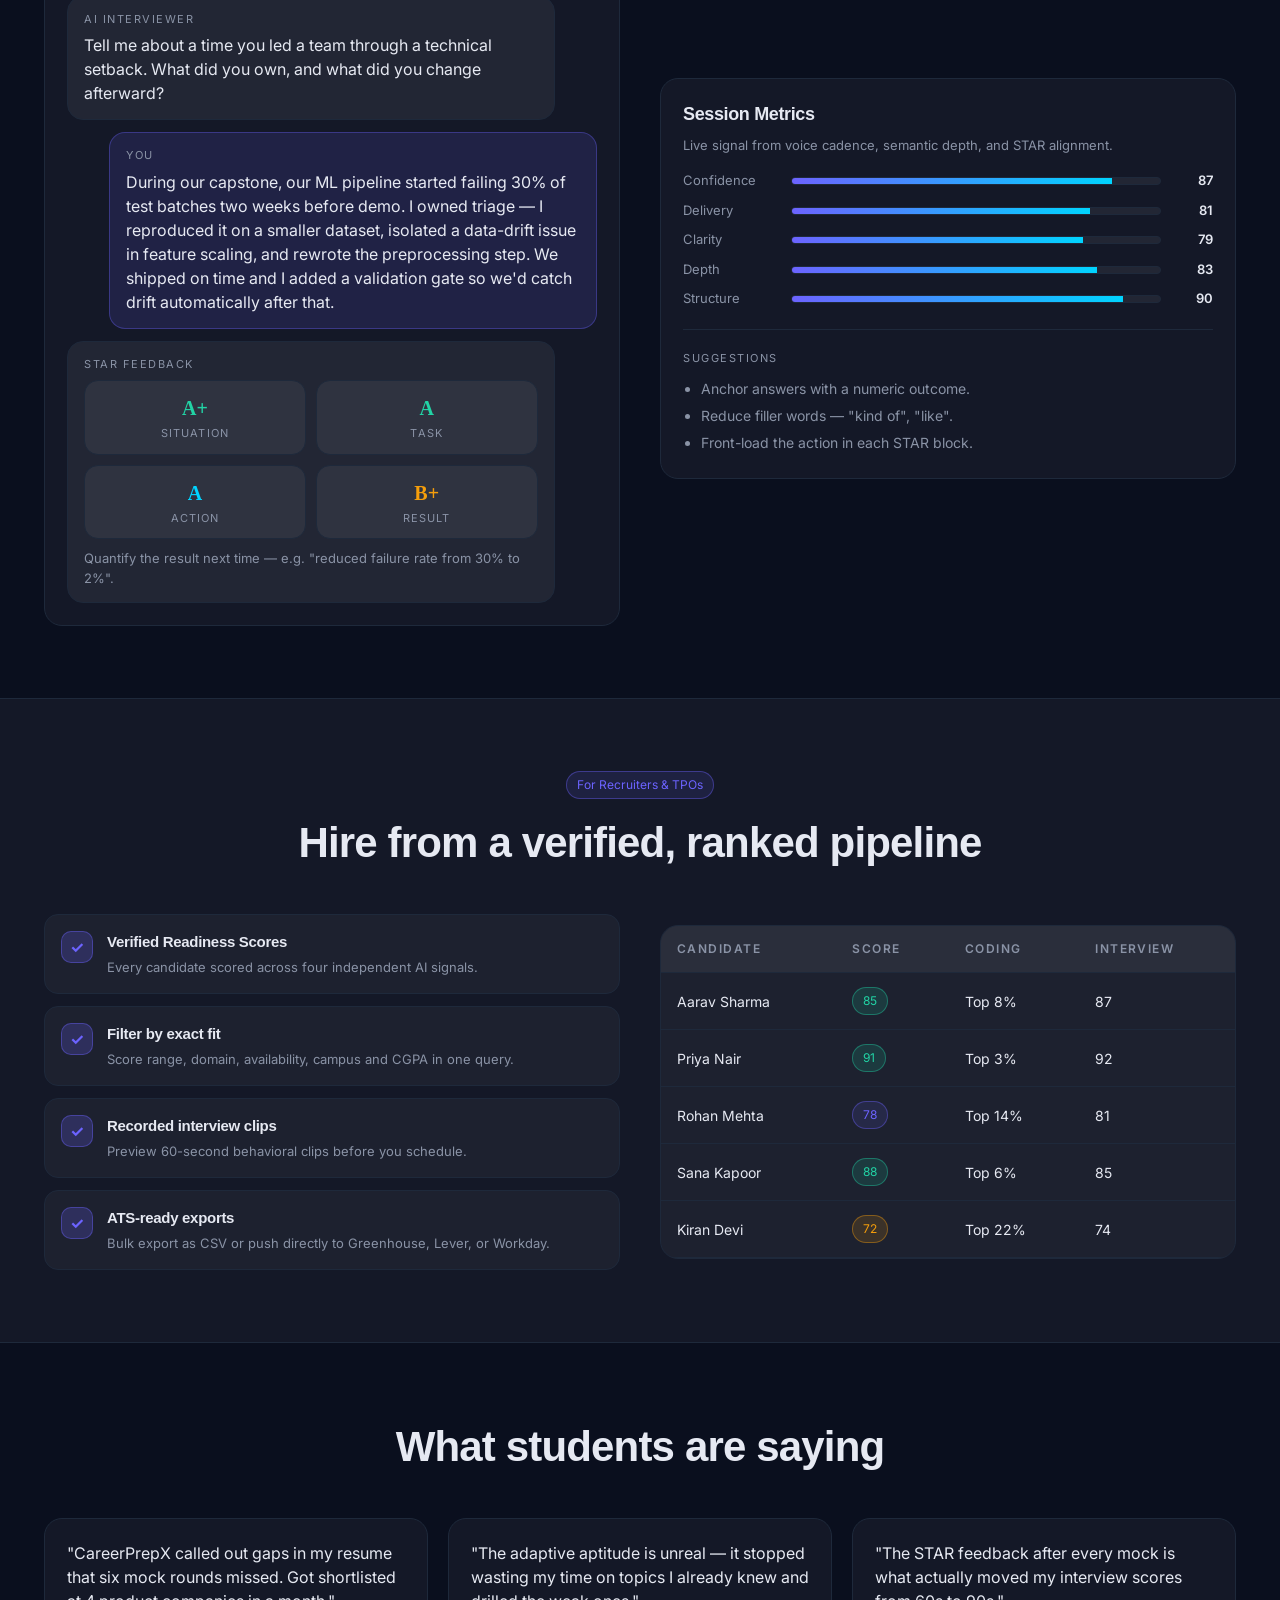
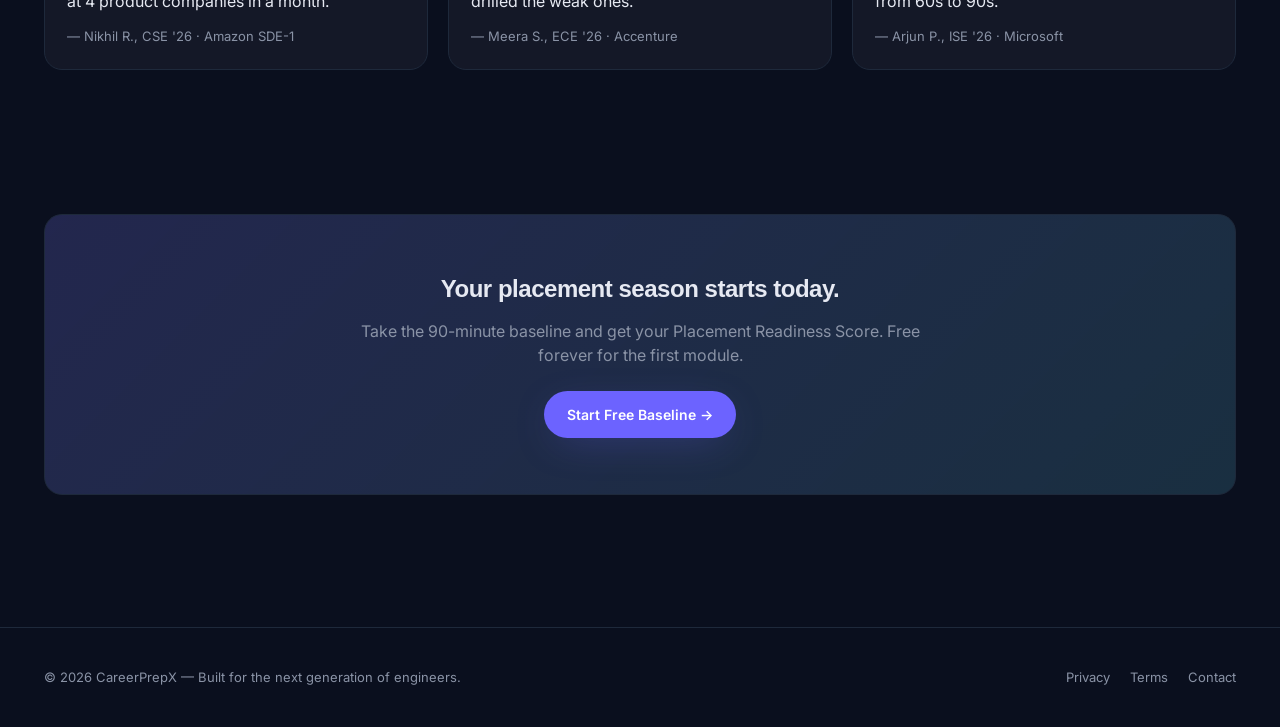
==== commit 5ad19563: "Updated chatbot widget and CSS styling" ====
--- a/index.html
+++ b/index.html
@@ -8,6 +8,7 @@
 <link rel="stylesheet" href="styles.css" />
 </head>
 <body>
+    
 
 <header class="nav">
   <div class="nav-inner">
@@ -337,5 +338,23 @@
 </footer>
 
 <script src="script.js"></script>
+
+<div id="chat-button">💬</div>
+
+<div id="chat-popup">
+    <div id="chat-header">
+        <span>CareerPrepX AI </span>
+        <button id="close-chat">✖</button>
+    </div>
+
+    <iframe
+        id="chat-frame"
+        src="http://localhost:3000"
+        frameborder="0">
+    </iframe>
+</div>
+
+<script src="chatbot-widget.js"></script>
+
 </body>
 </html>
--- a/styles.css
+++ b/styles.css
@@ -326,4 +326,82 @@
   text-transform: uppercase;
   letter-spacing: 0.12em;
   background: var(--surface-2);
+}
+/* Floating Button */
+/* Floating Button */
+#chat-button {
+    position: fixed;
+    bottom: 25px;
+    right: 25px;
+    width: 65px;
+    height: 65px;
+    border-radius: 50%;
+    background: #2563eb;
+    color: white;
+    font-size: 28px;
+    display: flex;
+    justify-content: center;
+    align-items: center;
+    cursor: pointer;
+    box-shadow: 0 8px 20px rgba(0,0,0,.25);
+    z-index:9999;
+}
+
+
+/* Chat Popup */
+#chat-popup {
+    display:none;
+    position:fixed;
+
+    bottom:90px;
+    right:25px;
+
+    /* CHANGED WIDTH ONLY */
+    width:660px;
+
+    /* SAME HEIGHT */
+    height:650px;
+
+    background:#1a1a1a;
+    border-radius:18px;
+
+    overflow:hidden;
+
+    box-shadow:0 15px 35px rgba(0,0,0,.35);
+
+    z-index:9999;
+}
+
+
+/* Header */
+#chat-header {
+    height:55px;
+
+    background:#2563eb;
+
+    color:white;
+
+    display:flex;
+    justify-content:space-between;
+    align-items:center;
+
+    padding:0 20px;
+}
+
+
+/* Close Button */
+#close-chat {
+    border:none;
+    background:none;
+    color:white;
+    cursor:pointer;
+    font-size:18px;
+}
+
+
+/* React App */
+#chat-frame {
+    width:100%;
+    height:595px;
+    border:none;
 }
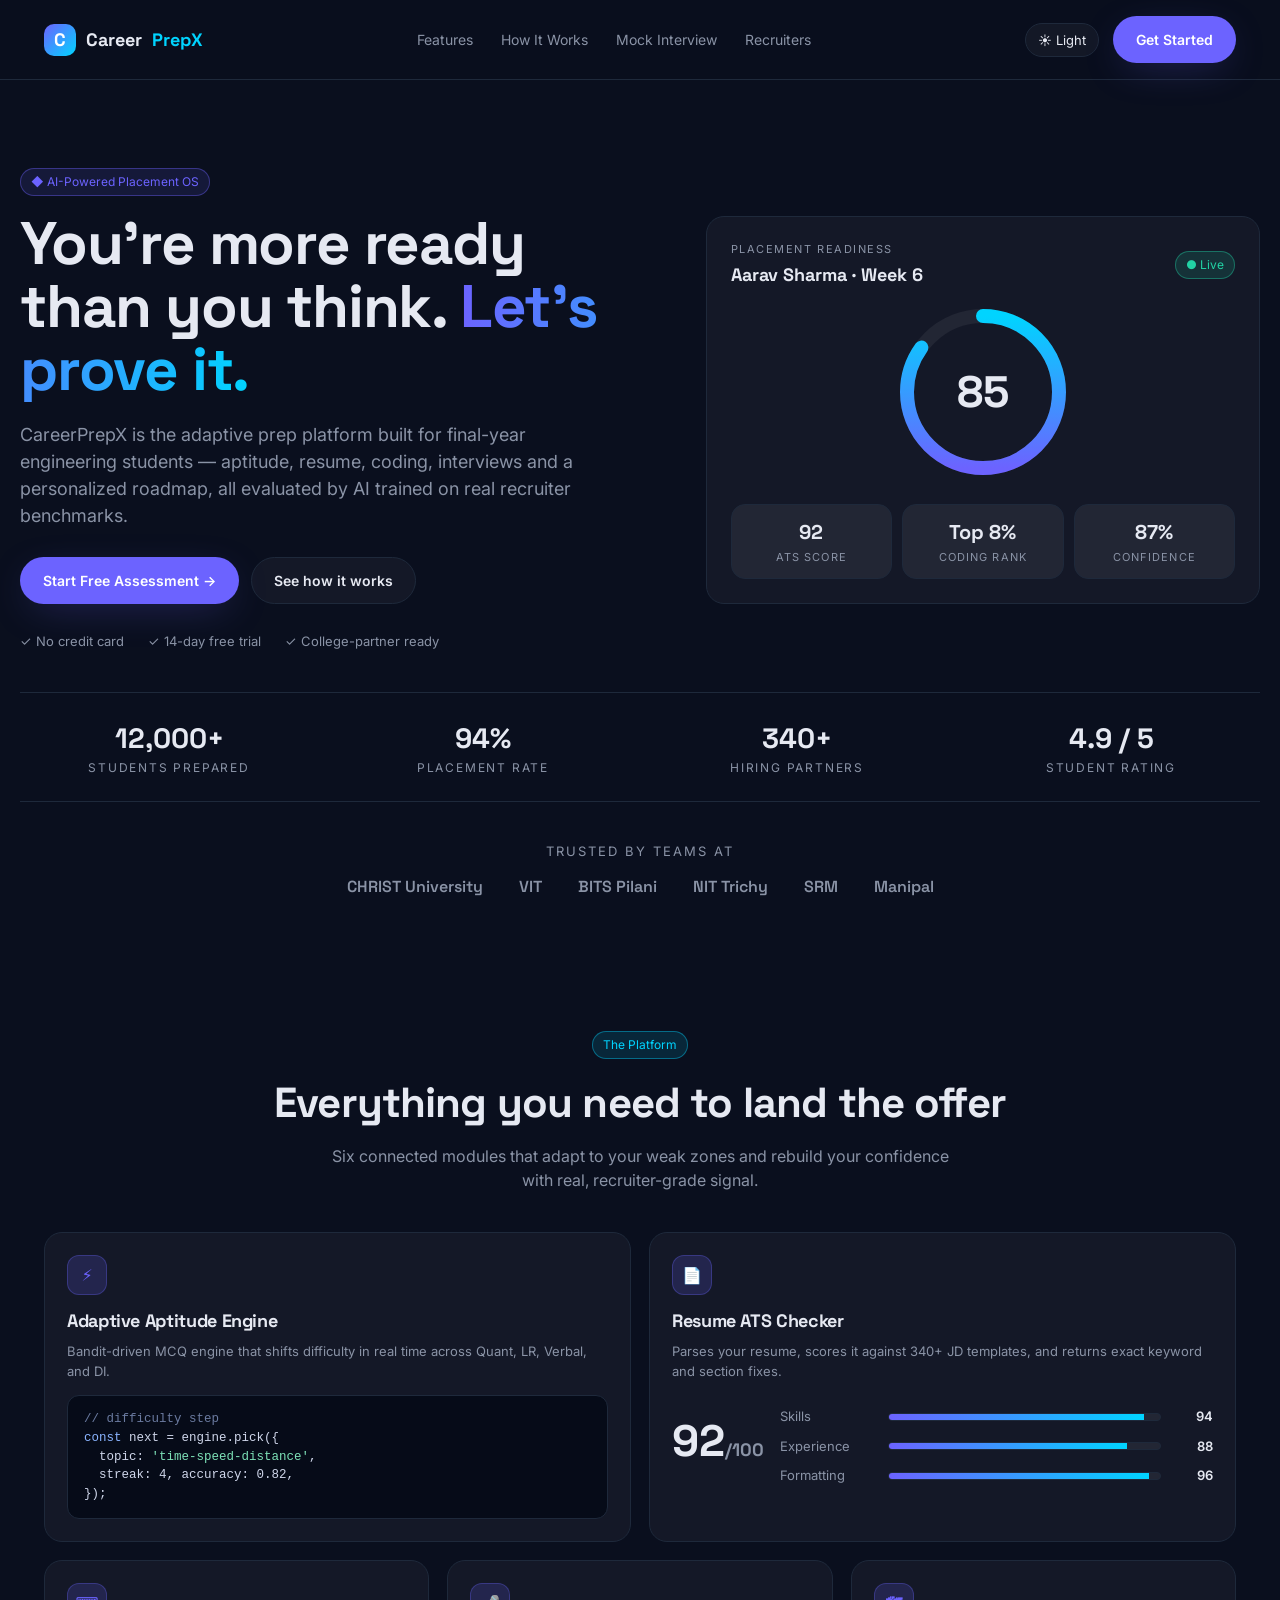
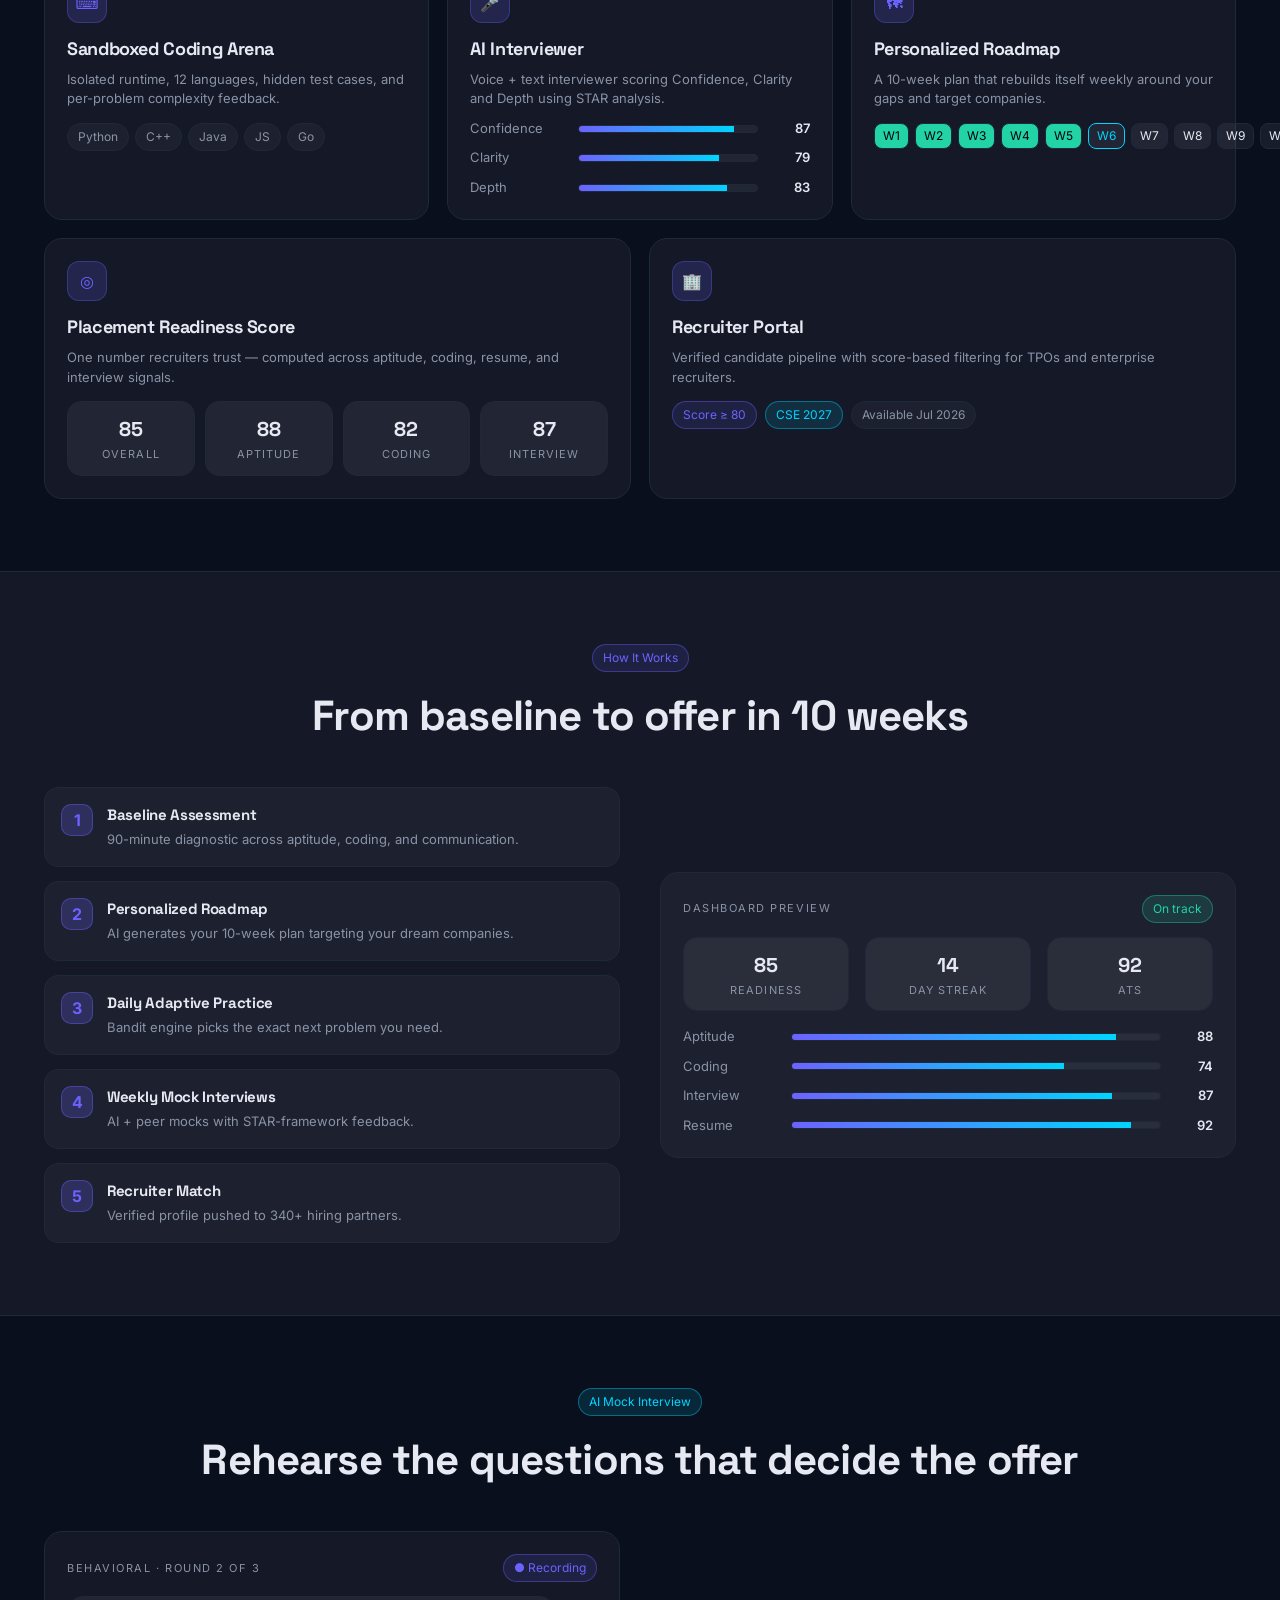
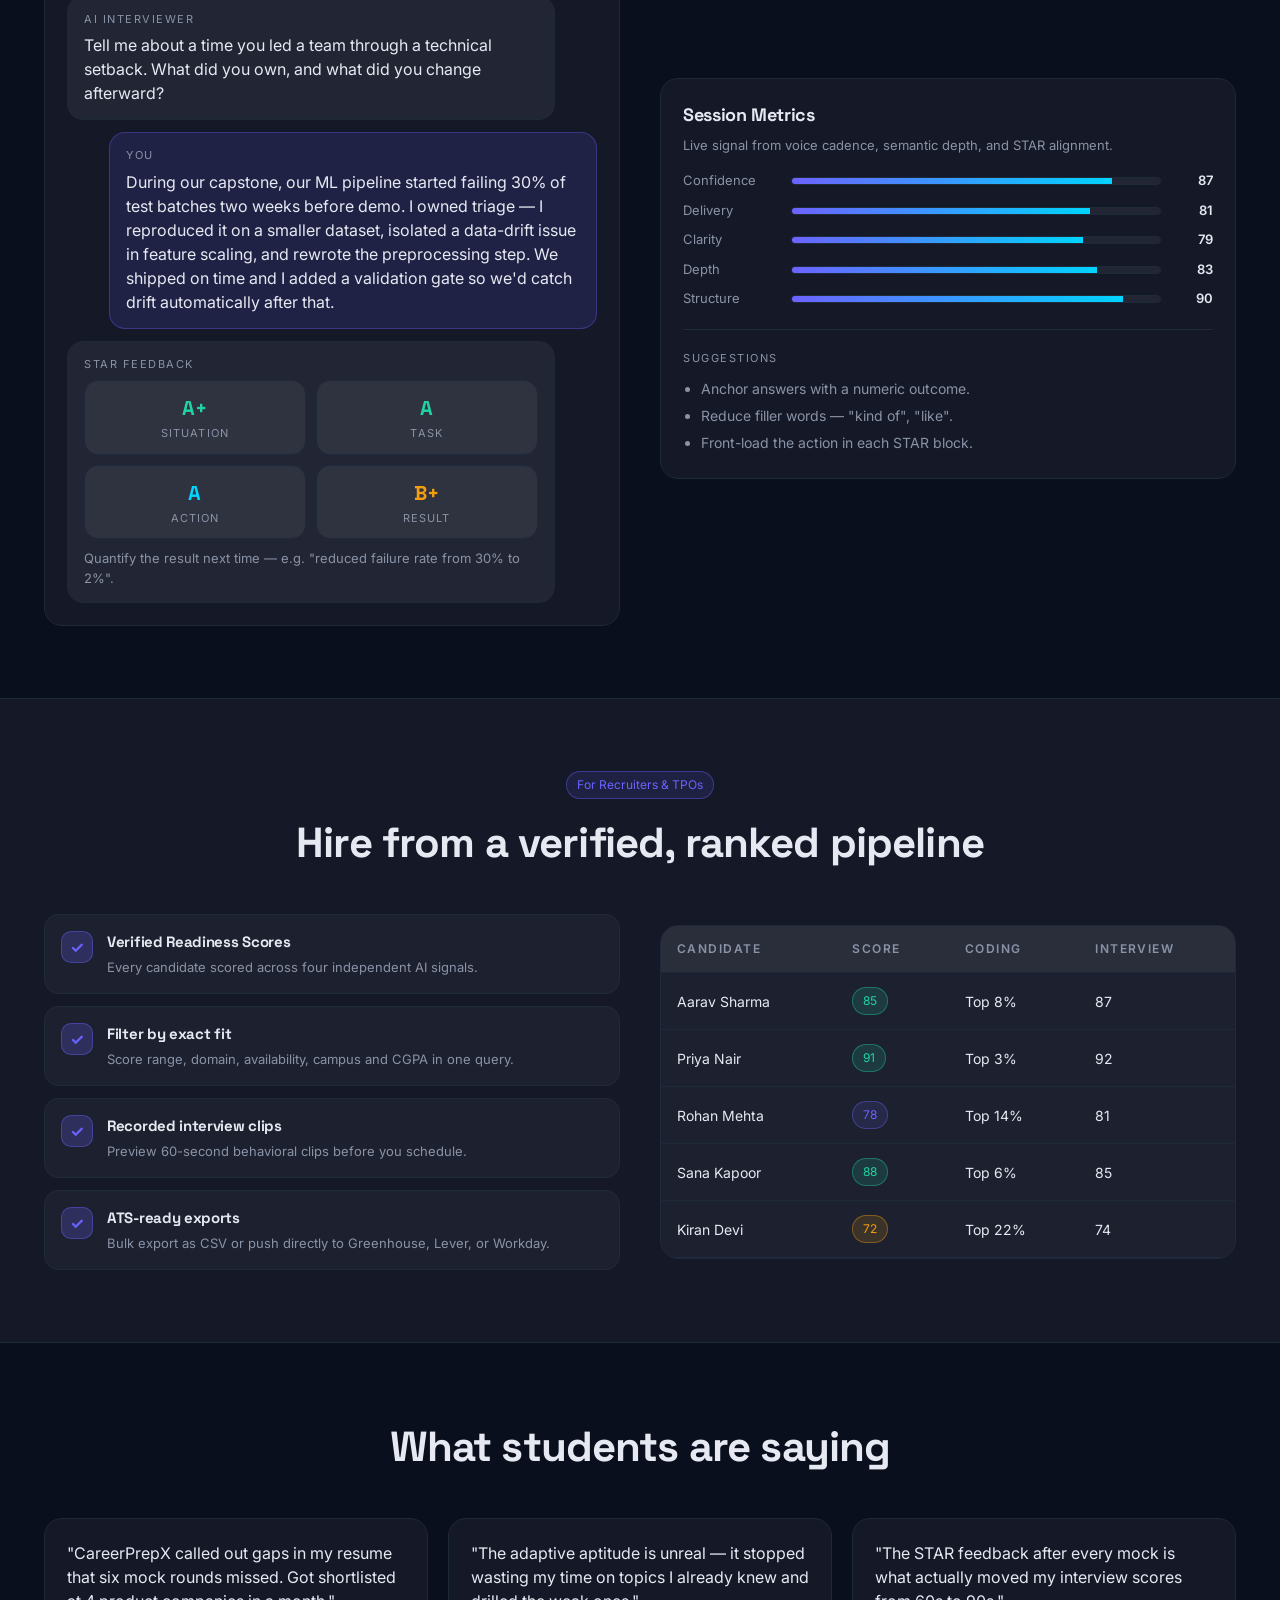
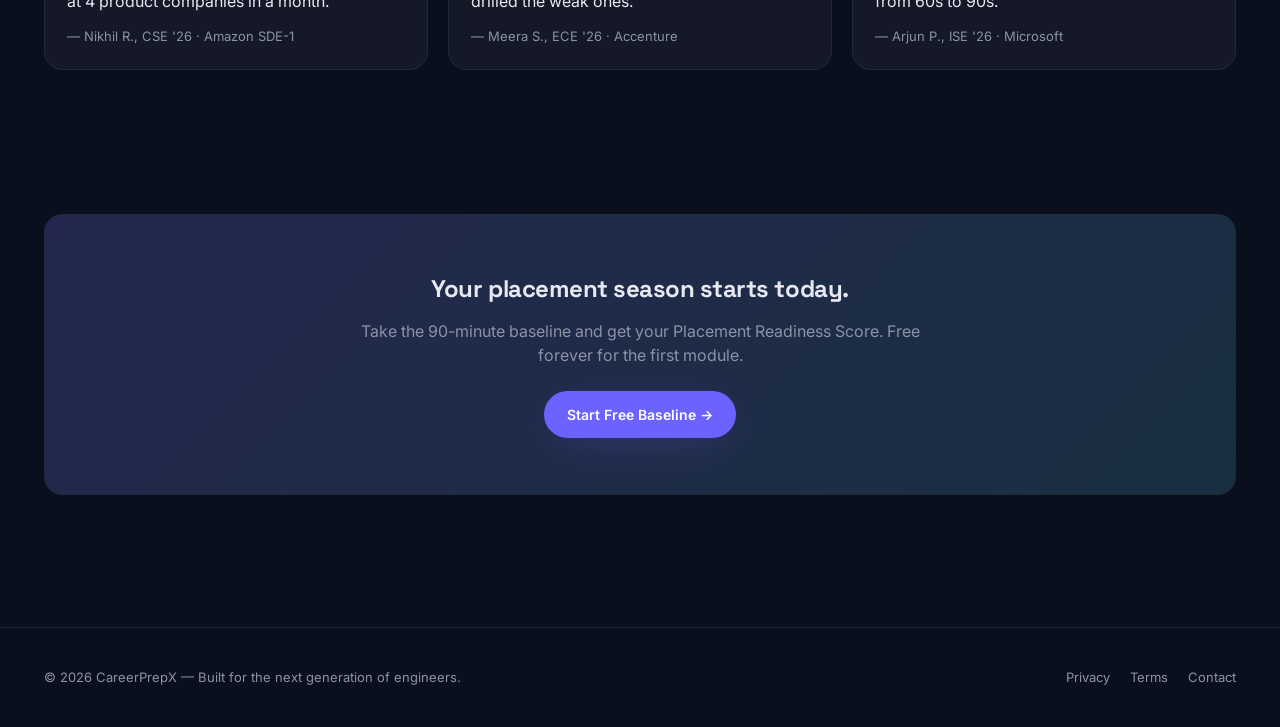
==== commit 4cf508f3: "coding arena, login page, mode-select added" ====
--- a/index.html
+++ b/index.html
@@ -8,7 +8,6 @@
 <link rel="stylesheet" href="styles.css" />
 </head>
 <body>
-    
 
 <header class="nav">
   <div class="nav-inner">
@@ -21,7 +20,7 @@
     </nav>
     <div class="nav-actions">
       <button class="theme-toggle" data-theme-toggle><span data-theme-label>☀ Light</span></button>
-      <a href="dashboard.html" class="btn btn-primary">Get Started</a>
+      <a href="login.html" class="btn btn-primary">Get Started</a>
     </div>
   </div>
 </header>
@@ -35,7 +34,7 @@
         <h1 style="margin-top:16px;">You're more ready than you think. <span class="grad">Let's prove it.</span></h1>
         <p class="lead">CareerPrepX is the adaptive prep platform built for final-year engineering students — aptitude, resume, coding, interviews and a personalized roadmap, all evaluated by AI trained on real recruiter benchmarks.</p>
         <div class="hero-ctas">
-          <a href="dashboard.html" class="btn btn-primary">Start Free Assessment →</a>
+          <a href="login.html" class="btn btn-primary">Start Free Assessment →</a>
           <a href="#how" class="btn btn-ghost">See how it works</a>
         </div>
         <div style="display:flex; gap:24px; margin-top:28px; color:var(--text-muted); font-size:13px;">
@@ -324,7 +323,7 @@
       <div class="panel" style="text-align:center; padding:56px 24px; background:linear-gradient(135deg, color-mix(in oklab, var(--primary) 18%, var(--surface)), color-mix(in oklab, var(--accent) 12%, var(--surface)));">
         <h2>Your placement season starts today.</h2>
         <p class="muted" style="max-width:560px; margin:12px auto 24px;">Take the 90-minute baseline and get your Placement Readiness Score. Free forever for the first module.</p>
-        <a class="btn btn-primary" href="dashboard.html">Start Free Baseline →</a>
+        <a class="btn btn-primary" href="login.html">Start Free Baseline →</a>
       </div>
     </div>
   </section>
@@ -338,23 +337,5 @@
 </footer>
 
 <script src="script.js"></script>
-
-<div id="chat-button">💬</div>
-
-<div id="chat-popup">
-    <div id="chat-header">
-        <span>CareerPrepX AI </span>
-        <button id="close-chat">✖</button>
-    </div>
-
-    <iframe
-        id="chat-frame"
-        src="http://localhost:3000"
-        frameborder="0">
-    </iframe>
-</div>
-
-<script src="chatbot-widget.js"></script>
-
 </body>
-</html>
+</html>
--- a/styles.css
+++ b/styles.css
@@ -1,5 +1,5 @@
 /* 1. Import Inter (Modern, Clean, High-Readability Font) */
-@import url('https://fonts.googleapis.com/css2?family=Inter:wght@300;400;500;600;700;800&display=swap');
+@import url('https://fonts.googleapis.com/css2?family=Inter:wght@300;400;500;600;700;800&family=Space+Grotesk:wght@500;600;700&display=swap');
 
 :root {
   /* 2. Set as main font variable */
@@ -36,6 +36,7 @@
   --danger: #ef4444;
   --shadow: 0 10px 40px -12px rgba(108,99,255,0.35);
 }
+
 [data-theme="light"] {
   --bg: #F8FAFC;
   --surface: #FFFFFF;
@@ -191,7 +192,7 @@
 .side-nav a:hover { background: var(--surface-2); color: var(--text); }
 .side-nav a.active { background: color-mix(in oklab, var(--primary) 15%, transparent); border-color: color-mix(in oklab, var(--primary) 35%, transparent); color: var(--text); }
 .main { padding: 28px 36px; }
-.page-head { display: flex; align-items: end; justify-content: space-between; margin-bottom: 28px; flex-wrap: wrap; gap: 16px; }
+.page-head { display: flex; align-items: flex-end; justify-content: space-between; margin-bottom: 28px; flex-wrap: wrap; gap: 16px; }
 .page-head h1 { font-size: 30px; }
 .page-head p { color: var(--text-muted); margin-top: 6px; }
 
@@ -221,7 +222,51 @@
 [data-theme="light"] .editor { background: #0F172A; }
 .editor-bar { display: flex; align-items: center; justify-content: space-between; padding: 10px 14px; border-bottom: 1px solid var(--border); background: rgba(255,255,255,0.03); }
 .editor pre { padding: 16px; color: #cfd6ea; font-family: ui-monospace, Menlo, monospace; font-size: 13px; overflow: auto; min-height: 320px; }
-.select { background: var(--surface); border: 1px solid var(--border); color: var(--text); border-radius: 10px; padding: 6px 10px; font-size: 13px; }
+
+/* Enhanced, Crystal-Clear Select Dropdowns (Domain & Language Selectors) */
+.select { 
+  background-color: var(--surface-2); 
+  border: 1px solid var(--border); 
+  color: var(--text); 
+  border-radius: 10px; 
+  padding: 8px 32px 8px 12px; 
+  font-size: 13px; 
+  font-weight: 600;
+  outline: none;
+  cursor: pointer;
+  appearance: none;
+  -webkit-appearance: none;
+  -moz-appearance: none;
+  background-image: url("data:image/svg+xml,%3Csvg xmlns='http://www.w3.org/2000/svg' width='12' height='12' viewBox='0 0 24 24' fill='none' stroke='%238A93A6' stroke-width='2.5' stroke-linecap='round' stroke-linejoin='round'%3E%3Cpolyline points='6 9 12 15 18 9'%3E%3C/polyline%3E%3C/svg%3E");
+  background-repeat: no-repeat;
+  background-position: right 10px center;
+  transition: all 0.15s ease-in-out;
+}
+
+.select:hover {
+  border-color: var(--primary);
+  background-color: var(--surface);
+}
+
+.select:focus {
+  border-color: var(--primary);
+  box-shadow: 0 0 0 2px color-mix(in oklab, var(--primary) 30%, transparent);
+}
+
+/* High-contrast dropdown items */
+.select option {
+  background-color: #0F172A;
+  color: #FFFFFF;
+  padding: 10px;
+  font-size: 13px;
+  font-weight: 500;
+}
+
+[data-theme="light"] .select option {
+  background-color: #FFFFFF;
+  color: #0F172A;
+}
+
 .test { display: flex; justify-content: space-between; padding: 12px 14px; border: 1px solid var(--border); border-radius: 12px; background: var(--surface); font-family: ui-monospace, Menlo, monospace; font-size: 12.5px; }
 
 /* Progress mini */
@@ -327,81 +372,82 @@
   letter-spacing: 0.12em;
   background: var(--surface-2);
 }
-/* Floating Button */
-/* Floating Button */
-#chat-button {
-    position: fixed;
-    bottom: 25px;
-    right: 25px;
-    width: 65px;
-    height: 65px;
-    border-radius: 50%;
-    background: #2563eb;
-    color: white;
-    font-size: 28px;
-    display: flex;
-    justify-content: center;
-    align-items: center;
-    cursor: pointer;
-    box-shadow: 0 8px 20px rgba(0,0,0,.25);
-    z-index:9999;
-}
-
-
-/* Chat Popup */
-#chat-popup {
-    display:none;
-    position:fixed;
-
-    bottom:90px;
-    right:25px;
-
-    /* CHANGED WIDTH ONLY */
-    width:660px;
-
-    /* SAME HEIGHT */
-    height:650px;
-
-    background:#1a1a1a;
-    border-radius:18px;
-
-    overflow:hidden;
-
-    box-shadow:0 15px 35px rgba(0,0,0,.35);
-
-    z-index:9999;
-}
-
-
-/* Header */
-#chat-header {
-    height:55px;
-
-    background:#2563eb;
-
-    color:white;
-
-    display:flex;
-    justify-content:space-between;
-    align-items:center;
-
-    padding:0 20px;
-}
-
-
-/* Close Button */
-#close-chat {
-    border:none;
-    background:none;
-    color:white;
-    cursor:pointer;
-    font-size:18px;
-}
-
-
-/* React App */
-#chat-frame {
-    width:100%;
-    height:595px;
-    border:none;
+
+/* ==========================================================================
+   FULL-SCREEN CODING ARENA MODE (HIDES SIDEBAR COMPLETELY)
+   ========================================================================== */
+body.coding-mode .sidebar,
+.app.coding-mode .sidebar {
+  display: none !important;
+}
+
+body.coding-mode .app,
+.app.coding-mode {
+  grid-template-columns: 1fr !important;
+  width: 100% !important;
+}
+
+body.coding-mode .main,
+.app.coding-mode .main {
+  width: 100% !important;
+  max-width: 100% !important;
+  padding: 20px !important;
+}
+
+/* Frozen Page Lockout */
+body.test-locked {
+  user-select: none;
+  pointer-events: none; /* Prevents all clicks, selections, and edits */
+}
+
+/* Glassmorphic Exit Popup */
+.exit-modal-overlay {
+  position: fixed;
+  top: 0;
+  left: 0;
+  width: 100vw;
+  height: 100vh;
+  background: rgba(5, 7, 12, 0.85);
+  backdrop-filter: blur(16px);
+  display: flex;
+  justify-content: center;
+  align-items: center;
+  z-index: 99999;
+  opacity: 0;
+  pointer-events: auto !important; /* Re-enable clicks inside modal if needed */
+  transition: opacity 0.5s ease;
+}
+
+.exit-modal-overlay.active {
+  opacity: 1;
+}
+
+.exit-modal-card {
+  background: rgba(18, 18, 24, 0.9);
+  border: 1px solid rgba(0, 136, 255, 0.4);
+  box-shadow: 0 0 50px rgba(0, 136, 255, 0.25);
+  border-radius: 20px;
+  padding: 40px;
+  text-align: center;
+  max-width: 420px;
+  transform: translateY(20px);
+  transition: transform 0.5s ease;
+}
+
+.exit-modal-overlay.active .exit-modal-card {
+  transform: translateY(0);
+}
+
+.esc-key-badge {
+  display: inline-block;
+  background: rgba(255, 255, 255, 0.1);
+  border: 1px solid rgba(255, 255, 255, 0.25);
+  box-shadow: 0 4px 0 rgba(255, 255, 255, 0.2);
+  color: #fff;
+  font-family: monospace;
+  font-weight: 700;
+  padding: 6px 14px;
+  border-radius: 8px;
+  font-size: 16px;
+  margin: 10px 0;
 }
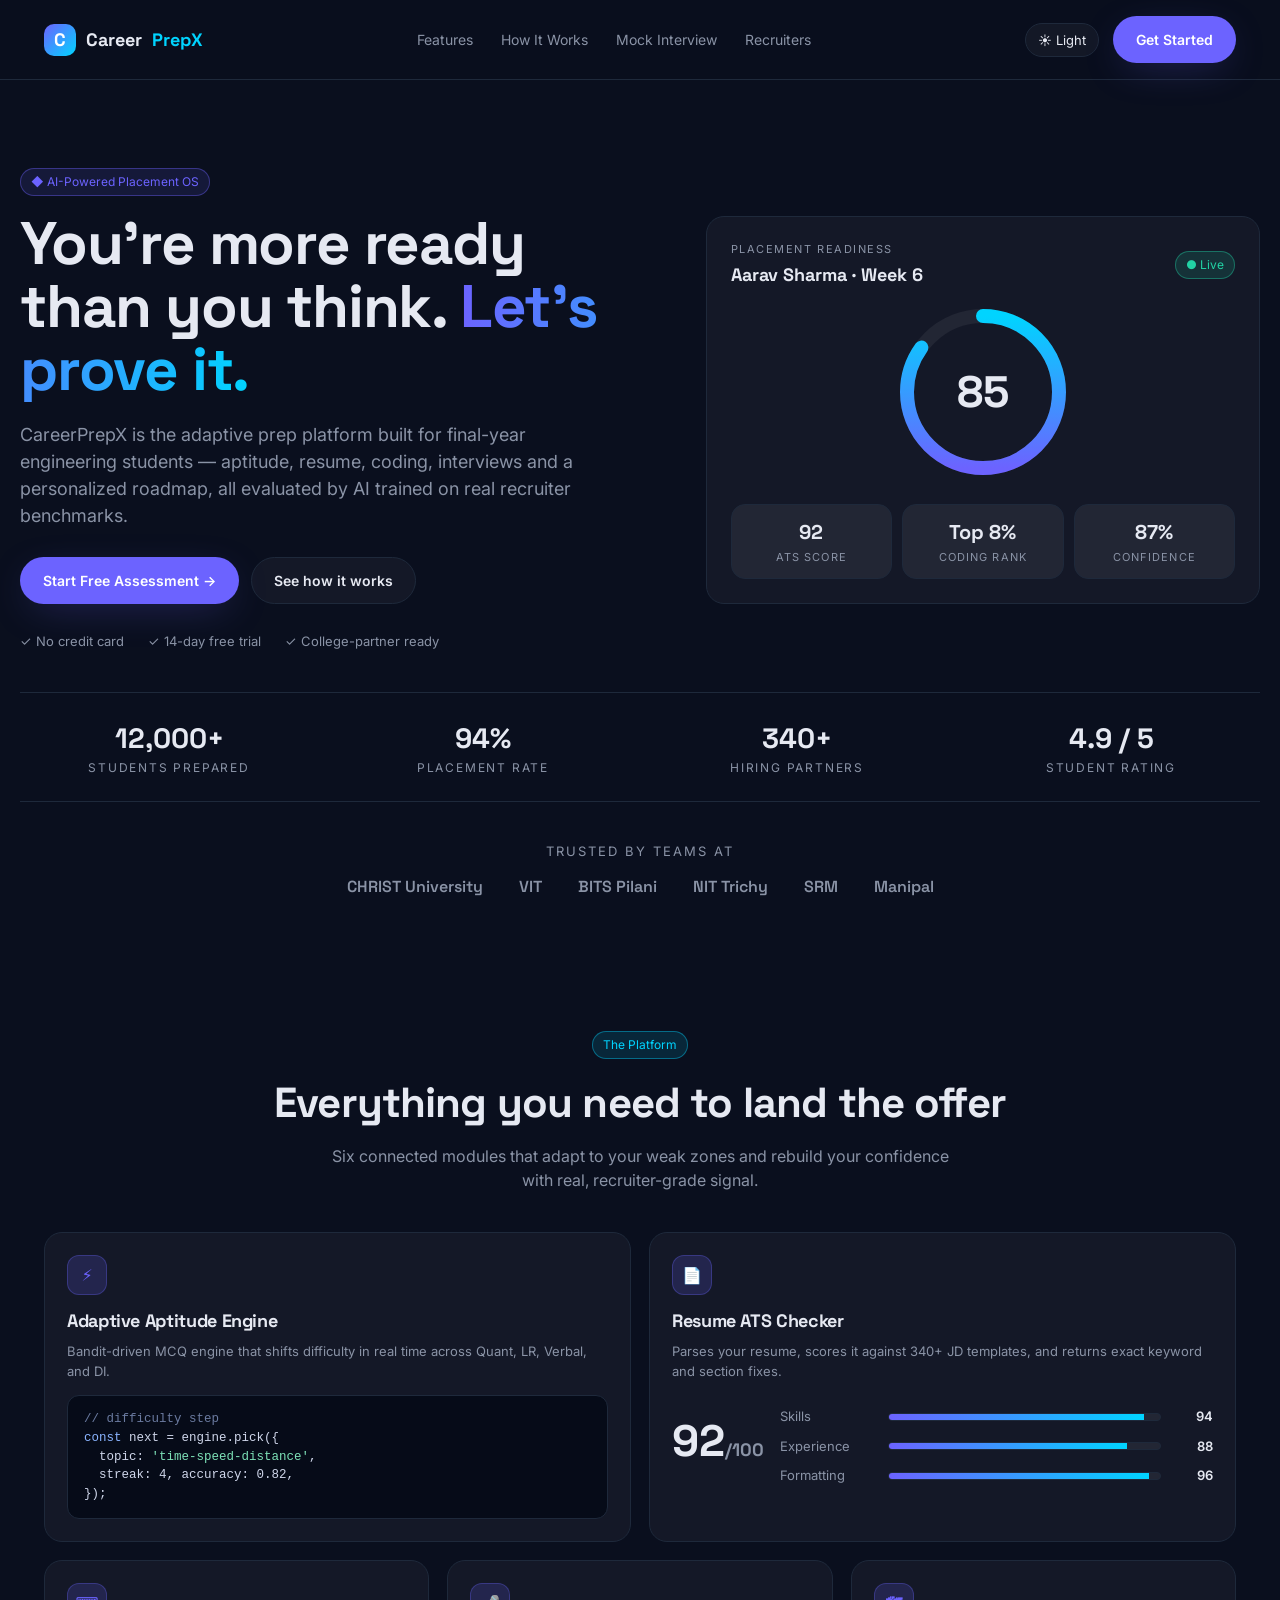
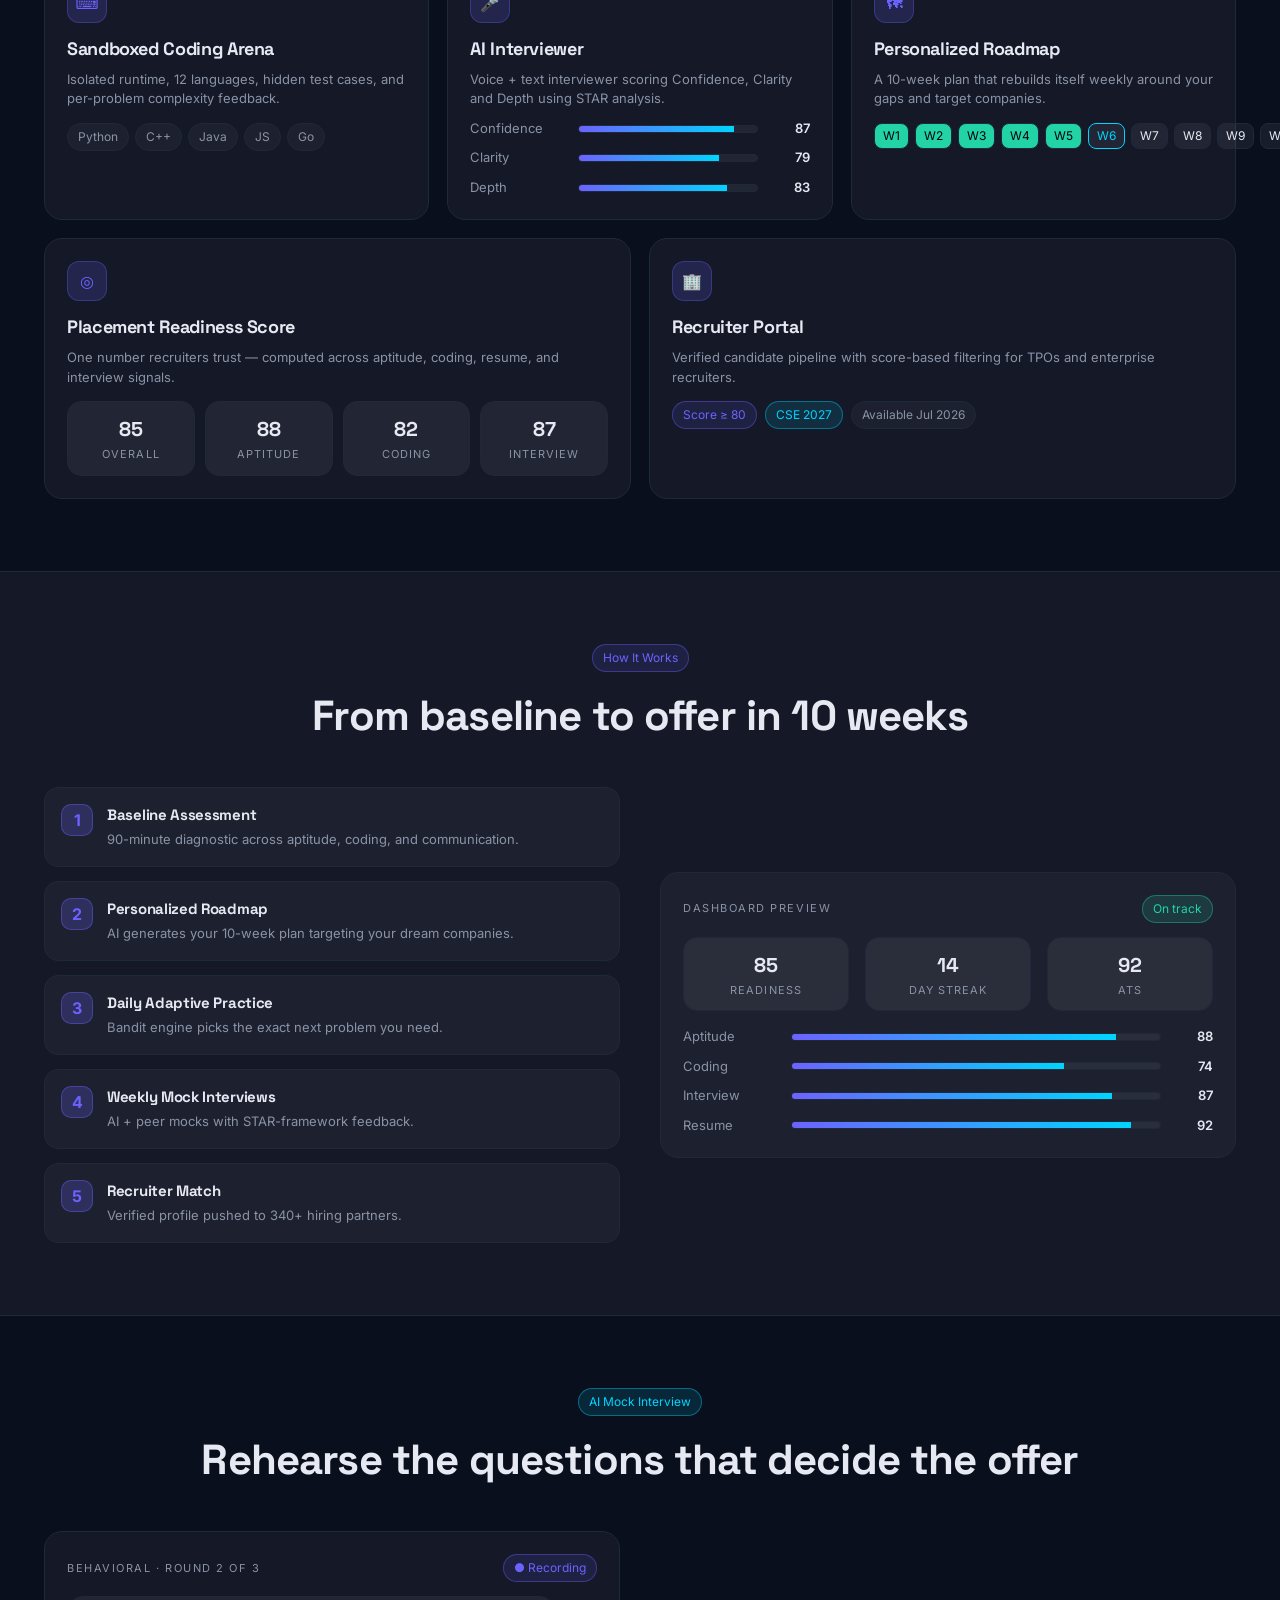
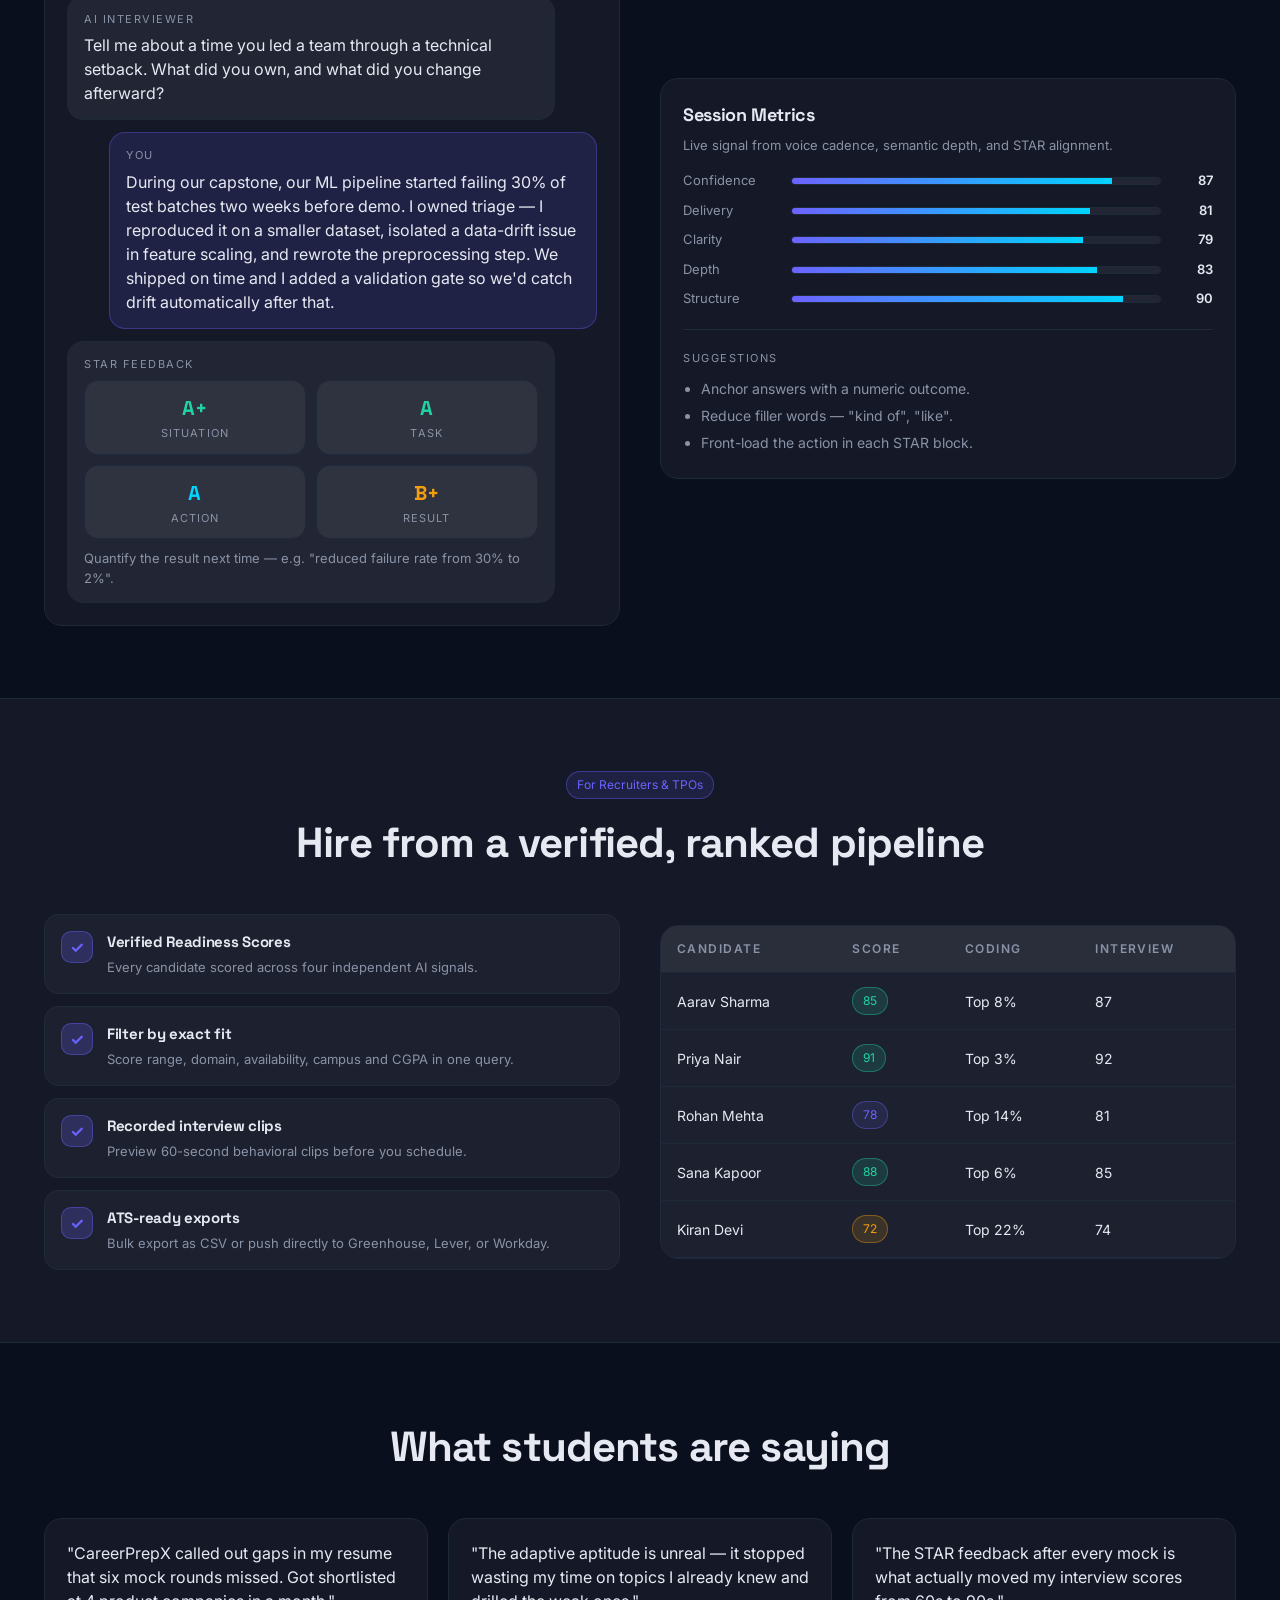
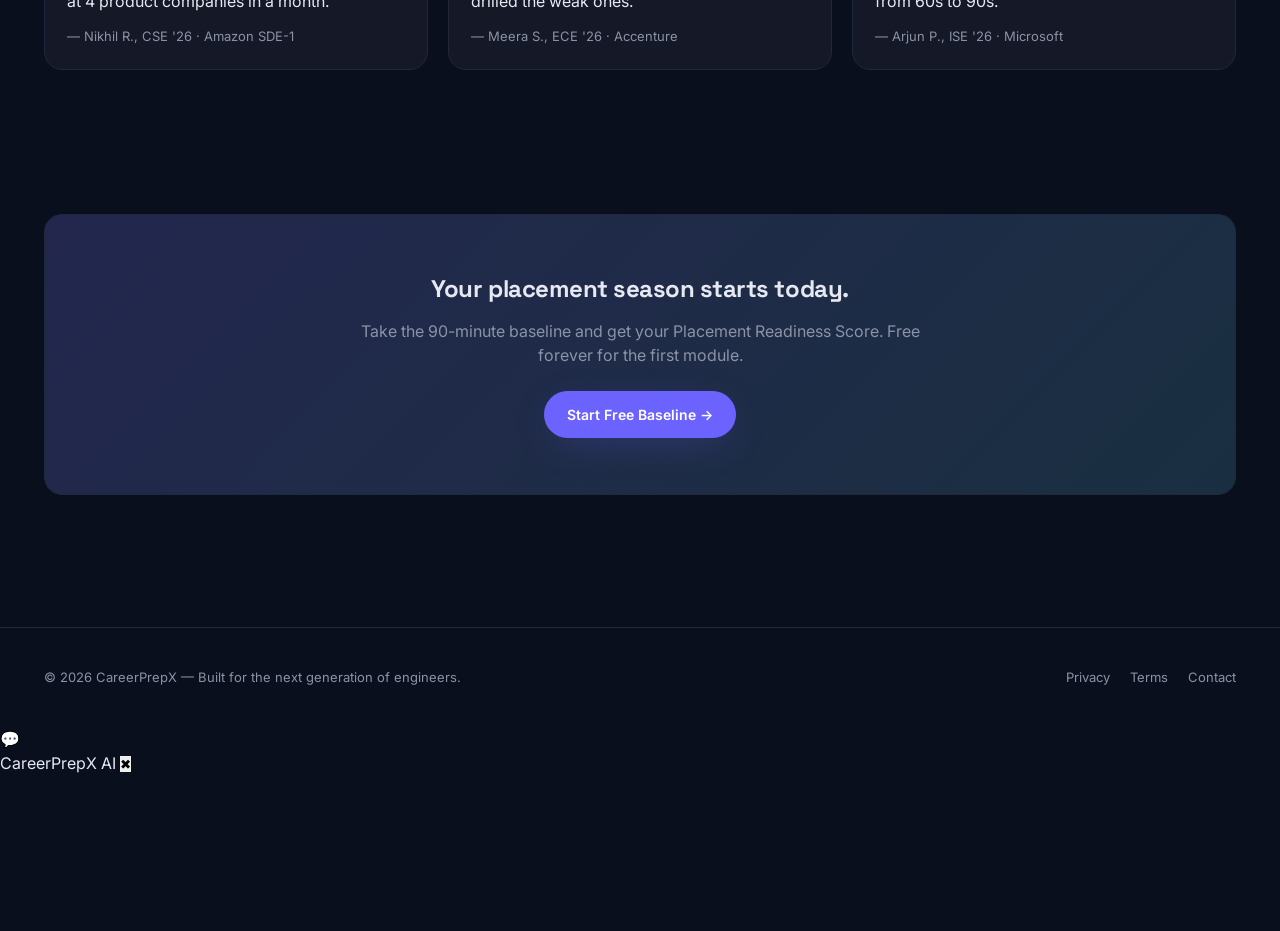
==== commit e1863423: "Merge branch 'main' of https://github.com/avin-christ/careerprepx" ====
--- a/index.html
+++ b/index.html
@@ -8,6 +8,7 @@
 <link rel="stylesheet" href="styles.css" />
 </head>
 <body>
+    
 
 <header class="nav">
   <div class="nav-inner">
@@ -337,5 +338,23 @@
 </footer>
 
 <script src="script.js"></script>
+
+<div id="chat-button">💬</div>
+
+<div id="chat-popup">
+    <div id="chat-header">
+        <span>CareerPrepX AI </span>
+        <button id="close-chat">✖</button>
+    </div>
+
+    <iframe
+        id="chat-frame"
+        src="http://localhost:3000"
+        frameborder="0">
+    </iframe>
+</div>
+
+<script src="chatbot-widget.js"></script>
+
 </body>
 </html>
--- a/styles.css
+++ b/styles.css
@@ -371,83 +371,4 @@
   text-transform: uppercase;
   letter-spacing: 0.12em;
   background: var(--surface-2);
-}
-
-/* ==========================================================================
-   FULL-SCREEN CODING ARENA MODE (HIDES SIDEBAR COMPLETELY)
-   ========================================================================== */
-body.coding-mode .sidebar,
-.app.coding-mode .sidebar {
-  display: none !important;
-}
-
-body.coding-mode .app,
-.app.coding-mode {
-  grid-template-columns: 1fr !important;
-  width: 100% !important;
-}
-
-body.coding-mode .main,
-.app.coding-mode .main {
-  width: 100% !important;
-  max-width: 100% !important;
-  padding: 20px !important;
-}
-
-/* Frozen Page Lockout */
-body.test-locked {
-  user-select: none;
-  pointer-events: none; /* Prevents all clicks, selections, and edits */
-}
-
-/* Glassmorphic Exit Popup */
-.exit-modal-overlay {
-  position: fixed;
-  top: 0;
-  left: 0;
-  width: 100vw;
-  height: 100vh;
-  background: rgba(5, 7, 12, 0.85);
-  backdrop-filter: blur(16px);
-  display: flex;
-  justify-content: center;
-  align-items: center;
-  z-index: 99999;
-  opacity: 0;
-  pointer-events: auto !important; /* Re-enable clicks inside modal if needed */
-  transition: opacity 0.5s ease;
-}
-
-.exit-modal-overlay.active {
-  opacity: 1;
-}
-
-.exit-modal-card {
-  background: rgba(18, 18, 24, 0.9);
-  border: 1px solid rgba(0, 136, 255, 0.4);
-  box-shadow: 0 0 50px rgba(0, 136, 255, 0.25);
-  border-radius: 20px;
-  padding: 40px;
-  text-align: center;
-  max-width: 420px;
-  transform: translateY(20px);
-  transition: transform 0.5s ease;
-}
-
-.exit-modal-overlay.active .exit-modal-card {
-  transform: translateY(0);
-}
-
-.esc-key-badge {
-  display: inline-block;
-  background: rgba(255, 255, 255, 0.1);
-  border: 1px solid rgba(255, 255, 255, 0.25);
-  box-shadow: 0 4px 0 rgba(255, 255, 255, 0.2);
-  color: #fff;
-  font-family: monospace;
-  font-weight: 700;
-  padding: 6px 14px;
-  border-radius: 8px;
-  font-size: 16px;
-  margin: 10px 0;
 }
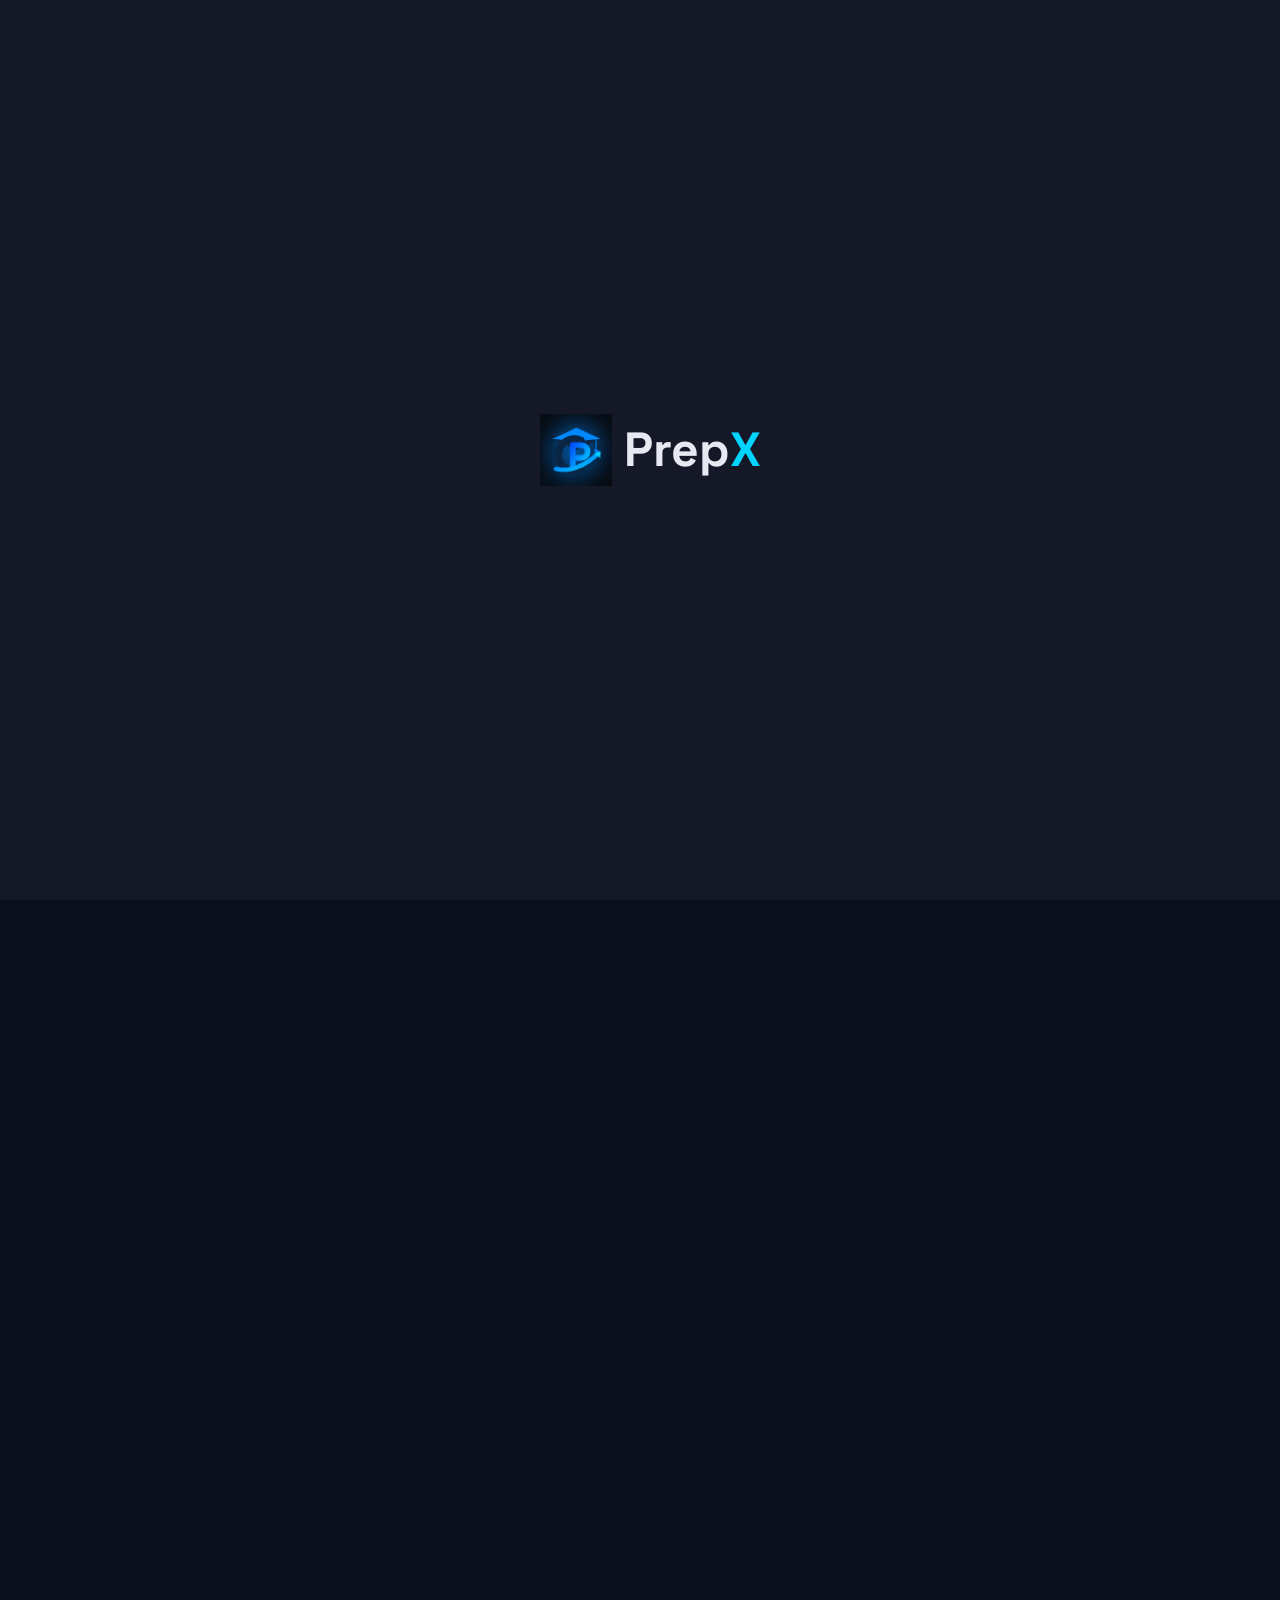
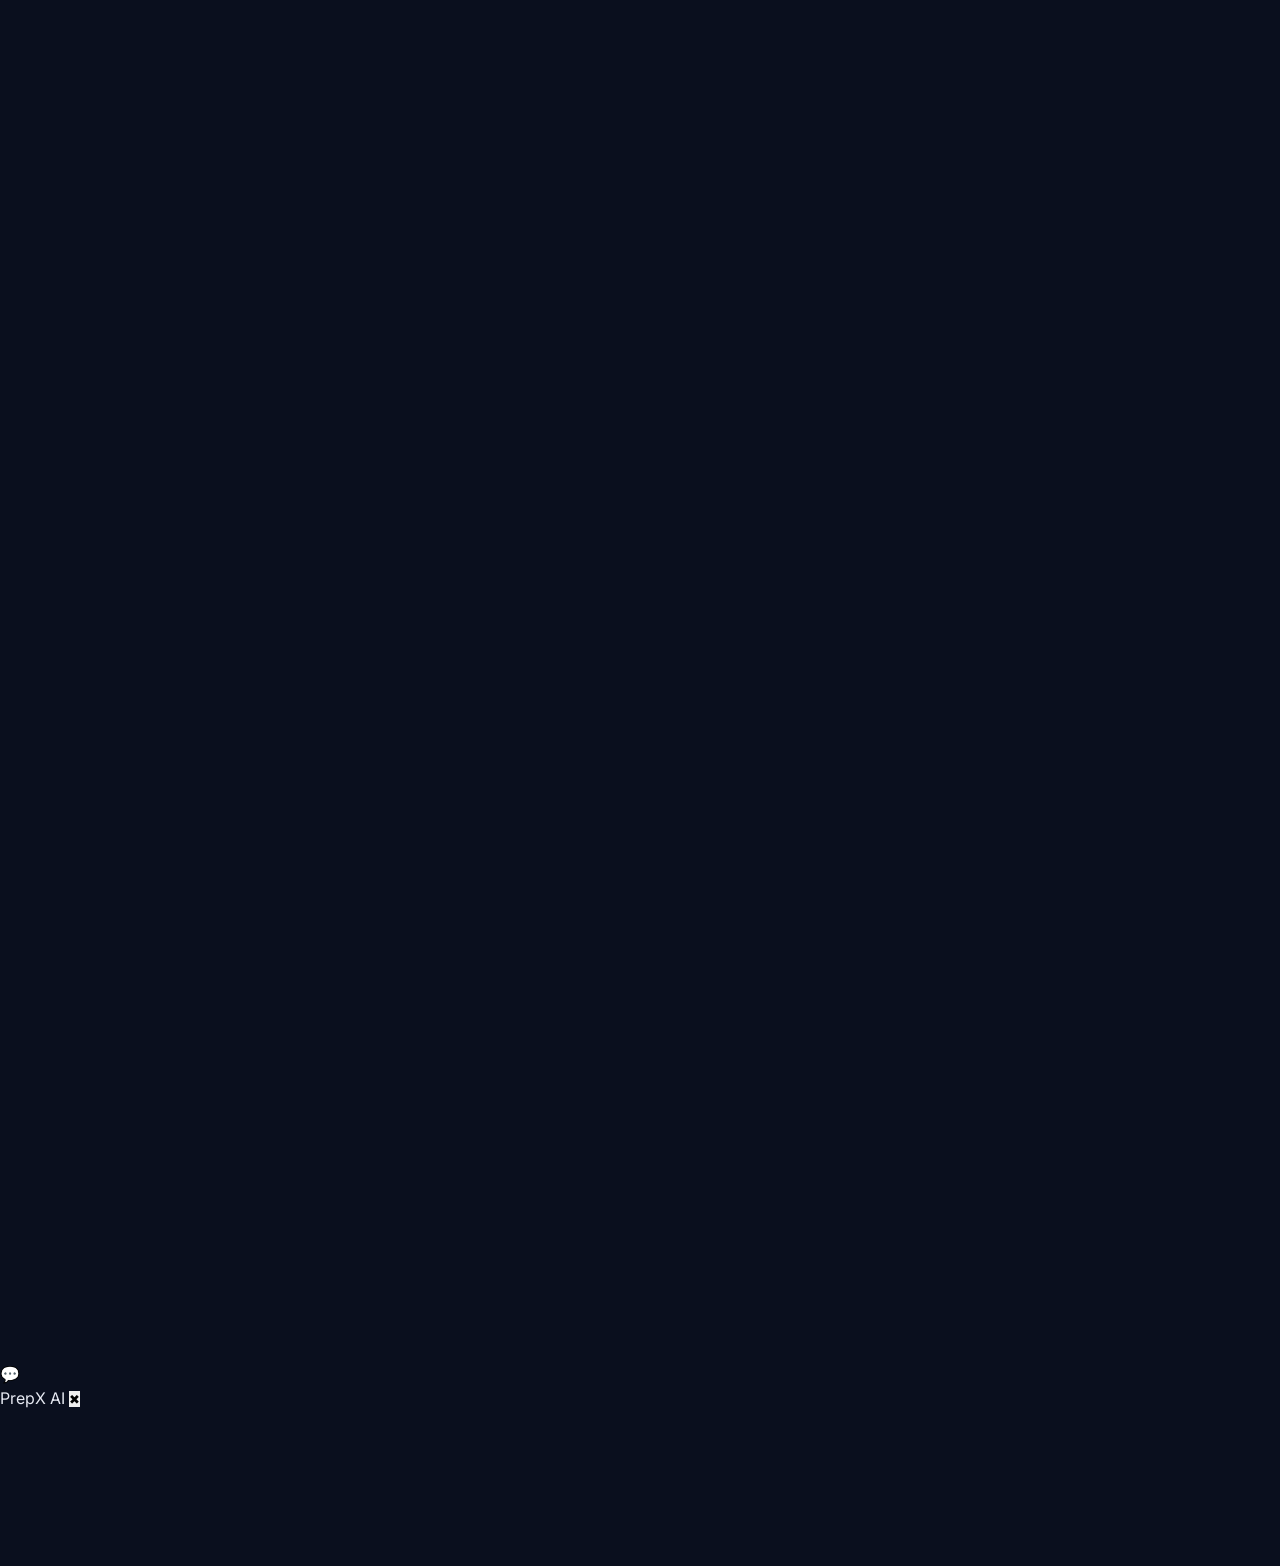
==== commit 82bc72d6: "warnings in aptitude test" ====
--- a/index.html
+++ b/index.html
@@ -3,347 +3,317 @@
 <head>
 <meta charset="UTF-8" />
 <meta name="viewport" content="width=device-width,initial-scale=1" />
-<title>CareerPrepX — AI Placement Preparation for Engineering Students</title>
+<title>PrepX — AI Placement Preparation for Engineering Students</title>
 <meta name="description" content="AI-powered adaptive aptitude, resume ATS, sandboxed coding, mock interviews, and personalized roadmap. Get placement-ready with confidence." />
 <link rel="stylesheet" href="styles.css" />
+<style>
+  /* --- SPLASH SCREEN ANIMATION STYLES --- */
+  #splash-overlay {
+    position: fixed;
+    inset: 0;
+    z-index: 9999;
+    background-color: var(--surface, #0f172a);
+    display: flex;
+    align-items: center;
+    justify-content: center;
+    transition: opacity 0.8s ease, visibility 0.8s;
+  }
+
+  #splash-brand-container {
+    position: fixed;
+    z-index: 10000;
+    display: flex;
+    align-items: center;
+    gap: 12px;
+    pointer-events: none;
+    transition: transform 1.1s cubic-bezier(0.65, 0, 0.15, 1);
+    transform-origin: top left;
+  }
+
+  #splash-logo-img {
+    height: 72px; /* Starts big in the center */
+    width: auto;
+    object-fit: contain;
+    opacity: 0;
+    transform: scale(0.3);
+    animation: logoPop 0.8s cubic-bezier(0.34, 1.56, 0.64, 1) 0.2s forwards;
+  }
+
+  #splash-text {
+    font-size: 48px;
+    font-weight: 700;
+    font-family: 'Space Grotesk', sans-serif;
+    color: var(--text);
+    overflow: hidden;
+    white-space: nowrap;
+    max-width: 0;
+    opacity: 0;
+    animation: textReveal 0.9s cubic-bezier(0.16, 1, 0.3, 1) 1.0s forwards;
+  }
+
+  #splash-text span {
+    color: var(--accent);
+  }
+
+  @keyframes logoPop {
+    to { opacity: 1; transform: scale(1); }
+  }
+
+  @keyframes textReveal {
+    0% { max-width: 0; opacity: 0; transform: translateX(-20px); }
+    100% { max-width: 250px; opacity: 1; transform: translateX(0); }
+  }
+
+  /* --- MAIN CONTENT REVEAL STYLES --- */
+  #main-wrapper {
+    opacity: 0;
+    transform: translateY(30px);
+    transition: opacity 1s ease 2.0s, transform 1s ease 2.0s;
+  }
+
+  #main-wrapper.visible {
+    opacity: 1;
+    transform: translateY(0);
+  }
+
+  /* Hides the real navbar logo until the animation finishes flying in */
+  #nav-brand-target {
+    visibility: hidden; 
+  }
+</style>
 </head>
 <body>
+
+<!-- SPLASH SCREEN OVERLAY -->
+<div id="splash-overlay"></div>
+<div id="splash-brand-container">
+  <img src="logo.png" id="splash-logo-img" alt="PrepX Logo" />
+  <div id="splash-text">Prep<span>X</span></div>
+</div>
+
+<!-- MAIN WEBSITE CONTENT -->
+<div id="main-wrapper">
+  <header class="nav">
+    <div class="nav-inner">
+      <!-- Nav Target for Animation -->
+      <a href="index.html" class="brand" id="nav-brand-target" style="display: flex; align-items: center; gap: 8px;">
+        <img src="logo.png" alt="PrepX Logo" style="height: 36px; width: auto; object-fit: contain;" />
+        <span>Prep<span style="color:var(--accent)">X</span></span>
+      </a>
+      <nav class="nav-links">
+        <a href="#features">Features</a>
+        <a href="#how">How It Works</a>
+        <a href="#interview">Mock Interview</a>
+        <a href="#recruiters">Recruiters</a>
+      </nav>
+      <div class="nav-actions">
+        <button class="theme-toggle" data-theme-toggle><span data-theme-label>☀ Light</span></button>
+        <a href="login.html" class="btn btn-primary">Get Started</a>
+      </div>
+    </div>
+  </header>
+
+  <main>
+    <!-- HERO -->
+    <section class="hero container">
+      <div class="hero-grid">
+        <div>
+          <span class="pill pill-primary">◆ AI-Powered Placement OS</span>
+          <h1 style="margin-top:16px;">You're more ready than you think. <span class="grad">Let's prove it.</span></h1>
+          <p class="lead">PrepX is the adaptive prep platform built for final-year engineering students — aptitude, resume, coding, interviews and a personalized roadmap, all evaluated by AI trained on real recruiter benchmarks.</p>
+          <div class="hero-ctas">
+            <a href="login.html" class="btn btn-primary">Start Free Assessment →</a>
+            <a href="#how" class="btn btn-ghost">See how it works</a>
+          </div>
+          <div style="display:flex; gap:24px; margin-top:28px; color:var(--text-muted); font-size:13px;">
+            <span>✓ No credit card</span>
+            <span>✓ 14-day free trial</span>
+            <span>✓ College-partner ready</span>
+          </div>
+        </div>
+
+        <div class="panel readiness-card">
+          <div class="between" style="margin-bottom:14px;">
+            <div>
+              <div class="tiny">Placement Readiness</div>
+              <div style="font-family:'Space Grotesk';font-weight:700;font-size:18px;margin-top:4px;">Aarav Sharma · Week 6</div>
+            </div>
+            <span class="pill pill-success">● Live</span>
+          </div>
+          <div class="ring">
+            <svg width="180" height="180" viewBox="0 0 180 180">
+              <circle cx="90" cy="90" r="76" stroke="var(--surface-2)" stroke-width="14" fill="none"/>
+              <circle cx="90" cy="90" r="76" stroke="url(#g)" stroke-width="14" fill="none"
+                stroke-dasharray="477" stroke-dashoffset="72" stroke-linecap="round"/>
+              <defs><linearGradient id="g" x1="0" x2="1"><stop offset="0" stop-color="#6C63FF"/><stop offset="1" stop-color="#00D4FF"/></linearGradient></defs>
+            </svg>
+            <div class="num">85</div>
+          </div>
+          <div class="stat-row">
+            <div class="stat"><div class="v">92</div><div class="l">ATS Score</div></div>
+            <div class="stat"><div class="v">Top 8%</div><div class="l">Coding Rank</div></div>
+            <div class="stat"><div class="v">87%</div><div class="l">Confidence</div></div>
+          </div>
+        </div>
+      </div>
+
+      <!-- STAT STRIP -->
+      <div class="strip">
+        <div class="item"><div class="num">12,000+</div><div class="lbl">Students Prepared</div></div>
+        <div class="item"><div class="num">94%</div><div class="lbl">Placement Rate</div></div>
+        <div class="item"><div class="num">340+</div><div class="lbl">Hiring Partners</div></div>
+        <div class="item"><div class="num">4.9 / 5</div><div class="lbl">Student Rating</div></div>
+      </div>
+      <div style="text-align:center; color:var(--text-muted); font-size:13px; letter-spacing:.15em; text-transform:uppercase;">Trusted by teams at</div>
+      <div style="display:flex; justify-content:center; gap:36px; flex-wrap:wrap; margin-top:14px; color:var(--text-muted); font-family:'Space Grotesk'; font-weight:600;">
+        <span>CHRIST University</span><span>VIT</span><span>BITS Pilani</span><span>NIT Trichy</span><span>SRM</span><span>Manipal</span>
+      </div>
+    </section>
+
+    <!-- FEATURES -->
+    <section id="features" class="section">
+      <div class="container">
+        <div class="section-head">
+          <span class="pill pill-accent">The Platform</span>
+          <h2 style="margin-top:12px;">Everything you need to land the offer</h2>
+          <p>Six connected modules that adapt to your weak zones and rebuild your confidence with real, recruiter-grade signal.</p>
+        </div>
+
+        <div class="bento">
+          <div class="panel b-1">
+            <div class="feature-icon">⚡</div>
+            <h3>Adaptive Aptitude Engine</h3>
+            <p class="muted small" style="margin-top:6px;">Bandit-driven MCQ engine that shifts difficulty in real time across Quant, LR, Verbal, and DI.</p>
+          </div>
+
+          <div class="panel b-2">
+            <div class="feature-icon">📄</div>
+            <h3>Resume ATS Checker</h3>
+            <p class="muted small" style="margin-top:6px;">Parses your resume, scores it against 340+ JD templates, and returns exact keyword and section fixes.</p>
+            <div style="margin-top:16px; display:flex; align-items:center; gap:16px;">
+              <div style="font-family:'Space Grotesk';font-size:44px;font-weight:700;">92<span style="font-size:18px;color:var(--text-muted);">/100</span></div>
+              <div style="flex:1;">
+                <div class="metric-row"><span class="lbl">Skills</span><div class="bar"><i style="width:94%"></i></div><span class="val">94</span></div>
+                <div class="metric-row"><span class="lbl">Experience</span><div class="bar"><i style="width:88%"></i></div><span class="val">88</span></div>
+                <div class="metric-row"><span class="lbl">Formatting</span><div class="bar"><i style="width:96%"></i></div><span class="val">96</span></div>
+              </div>
+            </div>
+          </div>
+
+          <div class="panel b-3">
+            <div class="feature-icon">⌨</div>
+            <h3>Sandboxed Coding Arena</h3>
+            <p class="muted small" style="margin-top:6px;">Isolated runtime, 12 languages, hidden test cases, and per-problem complexity feedback.</p>
+          </div>
+
+          <div class="panel b-4">
+            <div class="feature-icon">🎤</div>
+            <h3>AI Interviewer</h3>
+            <p class="muted small" style="margin-top:6px;">Voice + text interviewer scoring Confidence, Clarity and Depth using STAR analysis.</p>
+          </div>
+
+          <div class="panel b-5">
+            <div class="feature-icon">🗺</div>
+            <h3>Personalized Roadmap</h3>
+            <p class="muted small" style="margin-top:6px;">A 10-week plan that rebuilds itself weekly around your gaps and target companies.</p>
+          </div>
+
+          <div class="panel b-6">
+            <div class="feature-icon">◎</div>
+            <h3>Placement Readiness Score</h3>
+            <p class="muted small" style="margin-top:6px;">One number recruiters trust — computed across aptitude, coding, resume, and interview signals.</p>
+          </div>
+
+          <div class="panel b-7">
+            <div class="feature-icon">🏢</div>
+            <h3>Recruiter Portal</h3>
+            <p class="muted small" style="margin-top:6px;">Verified candidate pipeline with score-based filtering for TPOs and enterprise recruiters.</p>
+          </div>
+        </div>
+      </div>
+    </section>
+
+    <!-- HOW IT WORKS -->
+    <section id="how" class="section" style="background:var(--surface); border-top:1px solid var(--border); border-bottom:1px solid var(--border);">
+      <div class="container">
+        <div class="section-head">
+          <span class="pill pill-primary">How It Works</span>
+          <h2 style="margin-top:12px;">From baseline to offer in 10 weeks</h2>
+        </div>
+        <div class="hiw">
+          <div class="steps">
+            <div class="step"><div class="n">1</div><div><h4>Baseline Assessment</h4><p>90-minute diagnostic across aptitude, coding, and communication.</p></div></div>
+            <div class="step"><div class="n">2</div><div><h4>Personalized Roadmap</h4><p>AI generates your 10-week plan targeting your dream companies.</p></div></div>
+            <div class="step"><div class="n">3</div><div><h4>Daily Adaptive Practice</h4><p>Bandit engine picks the exact next problem you need.</p></div></div>
+            <div class="step"><div class="n">4</div><div><h4>Weekly Mock Interviews</h4><p>AI + peer mocks with STAR-framework feedback.</p></div></div>
+            <div class="step"><div class="n">5</div><div><h4>Recruiter Match</h4><p>Verified profile pushed to 340+ hiring partners.</p></div></div>
+          </div>
+        </div>
+      </div>
+    </section>
+  </main>
+
+  <footer>
+    <div class="container">
+      <div>© 2026 PrepX — Built for the next generation of engineers.</div>
+      <div style="display:flex; gap:20px;"><a href="#">Privacy</a><a href="#">Terms</a><a href="#">Contact</a></div>
+    </div>
+  </footer>
+</div>
+
+<script src="script.js"></script>
+
+<!-- SPLASH SCREEN ANIMATION LOGIC -->
+<script>
+  window.addEventListener('DOMContentLoaded', () => {
+    const overlay = document.getElementById('splash-overlay');
+    const brandContainer = document.getElementById('splash-brand-container');
+    const mainWrapper = document.getElementById('main-wrapper');
+    const target = document.getElementById('nav-brand-target');
+
+    // 1. Center the logo and text initially
+    const windowWidth = window.innerWidth;
+    const windowHeight = window.innerHeight;
     
-
-<header class="nav">
-  <div class="nav-inner">
-    <a href="index.html" class="brand"><span class="brand-mark">C</span> Career<span style="color:var(--accent)">PrepX</span></a>
-    <nav class="nav-links">
-      <a href="#features">Features</a>
-      <a href="#how">How It Works</a>
-      <a href="#interview">Mock Interview</a>
-      <a href="#recruiters">Recruiters</a>
-    </nav>
-    <div class="nav-actions">
-      <button class="theme-toggle" data-theme-toggle><span data-theme-label>☀ Light</span></button>
-      <a href="login.html" class="btn btn-primary">Get Started</a>
-    </div>
-  </div>
-</header>
-
-<main>
-  <!-- HERO -->
-  <section class="hero container">
-    <div class="hero-grid">
-      <div>
-        <span class="pill pill-primary">◆ AI-Powered Placement OS</span>
-        <h1 style="margin-top:16px;">You're more ready than you think. <span class="grad">Let's prove it.</span></h1>
-        <p class="lead">CareerPrepX is the adaptive prep platform built for final-year engineering students — aptitude, resume, coding, interviews and a personalized roadmap, all evaluated by AI trained on real recruiter benchmarks.</p>
-        <div class="hero-ctas">
-          <a href="login.html" class="btn btn-primary">Start Free Assessment →</a>
-          <a href="#how" class="btn btn-ghost">See how it works</a>
-        </div>
-        <div style="display:flex; gap:24px; margin-top:28px; color:var(--text-muted); font-size:13px;">
-          <span>✓ No credit card</span>
-          <span>✓ 14-day free trial</span>
-          <span>✓ College-partner ready</span>
-        </div>
-      </div>
-
-      <div class="panel readiness-card">
-        <div class="between" style="margin-bottom:14px;">
-          <div>
-            <div class="tiny">Placement Readiness</div>
-            <div style="font-family:'Space Grotesk';font-weight:700;font-size:18px;margin-top:4px;">Aarav Sharma · Week 6</div>
-          </div>
-          <span class="pill pill-success">● Live</span>
-        </div>
-        <div class="ring">
-          <svg width="180" height="180" viewBox="0 0 180 180">
-            <circle cx="90" cy="90" r="76" stroke="var(--surface-2)" stroke-width="14" fill="none"/>
-            <circle cx="90" cy="90" r="76" stroke="url(#g)" stroke-width="14" fill="none"
-              stroke-dasharray="477" stroke-dashoffset="72" stroke-linecap="round"/>
-            <defs><linearGradient id="g" x1="0" x2="1"><stop offset="0" stop-color="#6C63FF"/><stop offset="1" stop-color="#00D4FF"/></linearGradient></defs>
-          </svg>
-          <div class="num">85</div>
-        </div>
-        <div class="stat-row">
-          <div class="stat"><div class="v">92</div><div class="l">ATS Score</div></div>
-          <div class="stat"><div class="v">Top 8%</div><div class="l">Coding Rank</div></div>
-          <div class="stat"><div class="v">87%</div><div class="l">Confidence</div></div>
-        </div>
-      </div>
-    </div>
-
-    <!-- STAT STRIP -->
-    <div class="strip">
-      <div class="item"><div class="num">12,000+</div><div class="lbl">Students Prepared</div></div>
-      <div class="item"><div class="num">94%</div><div class="lbl">Placement Rate</div></div>
-      <div class="item"><div class="num">340+</div><div class="lbl">Hiring Partners</div></div>
-      <div class="item"><div class="num">4.9 / 5</div><div class="lbl">Student Rating</div></div>
-    </div>
-    <div style="text-align:center; color:var(--text-muted); font-size:13px; letter-spacing:.15em; text-transform:uppercase;">Trusted by teams at</div>
-    <div style="display:flex; justify-content:center; gap:36px; flex-wrap:wrap; margin-top:14px; color:var(--text-muted); font-family:'Space Grotesk'; font-weight:600;">
-      <span>CHRIST University</span><span>VIT</span><span>BITS Pilani</span><span>NIT Trichy</span><span>SRM</span><span>Manipal</span>
-    </div>
-  </section>
-
-  <!-- FEATURES -->
-  <section id="features" class="section">
-    <div class="container">
-      <div class="section-head">
-        <span class="pill pill-accent">The Platform</span>
-        <h2 style="margin-top:12px;">Everything you need to land the offer</h2>
-        <p>Six connected modules that adapt to your weak zones and rebuild your confidence with real, recruiter-grade signal.</p>
-      </div>
-
-      <div class="bento">
-        <div class="panel b-1">
-          <div class="feature-icon">⚡</div>
-          <h3>Adaptive Aptitude Engine</h3>
-          <p class="muted small" style="margin-top:6px;">Bandit-driven MCQ engine that shifts difficulty in real time across Quant, LR, Verbal, and DI.</p>
-          <div class="code" style="margin-top:14px;">
-<span class="c">// difficulty step</span><br/>
-<span class="k">const</span> next = engine.pick({<br/>
-&nbsp;&nbsp;topic: <span class="s">'time-speed-distance'</span>,<br/>
-&nbsp;&nbsp;streak: 4, accuracy: 0.82,<br/>
-});
-          </div>
-        </div>
-
-        <div class="panel b-2">
-          <div class="feature-icon">📄</div>
-          <h3>Resume ATS Checker</h3>
-          <p class="muted small" style="margin-top:6px;">Parses your resume, scores it against 340+ JD templates, and returns exact keyword and section fixes.</p>
-          <div style="margin-top:16px; display:flex; align-items:center; gap:16px;">
-            <div style="font-family:'Space Grotesk';font-size:44px;font-weight:700;">92<span style="font-size:18px;color:var(--text-muted);">/100</span></div>
-            <div style="flex:1;">
-              <div class="metric-row"><span class="lbl">Skills</span><div class="bar"><i style="width:94%"></i></div><span class="val">94</span></div>
-              <div class="metric-row"><span class="lbl">Experience</span><div class="bar"><i style="width:88%"></i></div><span class="val">88</span></div>
-              <div class="metric-row"><span class="lbl">Formatting</span><div class="bar"><i style="width:96%"></i></div><span class="val">96</span></div>
-            </div>
-          </div>
-        </div>
-
-        <div class="panel b-3">
-          <div class="feature-icon">⌨</div>
-          <h3>Sandboxed Coding Arena</h3>
-          <p class="muted small" style="margin-top:6px;">Isolated runtime, 12 languages, hidden test cases, and per-problem complexity feedback.</p>
-          <div style="margin-top:14px; display:flex; flex-wrap:wrap; gap:6px;">
-            <span class="pill">Python</span><span class="pill">C++</span><span class="pill">Java</span><span class="pill">JS</span><span class="pill">Go</span>
-          </div>
-        </div>
-
-        <div class="panel b-4">
-          <div class="feature-icon">🎤</div>
-          <h3>AI Interviewer</h3>
-          <p class="muted small" style="margin-top:6px;">Voice + text interviewer scoring Confidence, Clarity and Depth using STAR analysis.</p>
-          <div class="metric-row"><span class="lbl">Confidence</span><div class="bar"><i style="width:87%"></i></div><span class="val">87</span></div>
-          <div class="metric-row"><span class="lbl">Clarity</span><div class="bar"><i style="width:79%"></i></div><span class="val">79</span></div>
-          <div class="metric-row"><span class="lbl">Depth</span><div class="bar"><i style="width:83%"></i></div><span class="val">83</span></div>
-        </div>
-
-        <div class="panel b-5">
-          <div class="feature-icon">🗺</div>
-          <h3>Personalized Roadmap</h3>
-          <p class="muted small" style="margin-top:6px;">A 10-week plan that rebuilds itself weekly around your gaps and target companies.</p>
-          <div style="display:flex; gap:6px; margin-top:14px;">
-            <span class="badge" style="background:var(--success);color:#001;">W1</span>
-            <span class="badge" style="background:var(--success);color:#001;">W2</span>
-            <span class="badge" style="background:var(--success);color:#001;">W3</span>
-            <span class="badge" style="background:var(--success);color:#001;">W4</span>
-            <span class="badge" style="background:var(--success);color:#001;">W5</span>
-            <span class="badge" style="border-color:var(--accent);color:var(--accent);">W6</span>
-            <span class="badge">W7</span><span class="badge">W8</span><span class="badge">W9</span><span class="badge">W10</span>
-          </div>
-        </div>
-
-        <div class="panel b-6">
-          <div class="feature-icon">◎</div>
-          <h3>Placement Readiness Score</h3>
-          <p class="muted small" style="margin-top:6px;">One number recruiters trust — computed across aptitude, coding, resume, and interview signals.</p>
-          <div style="display:grid;grid-template-columns:repeat(4,1fr);gap:10px;margin-top:14px;">
-            <div class="stat"><div class="v">85</div><div class="l">Overall</div></div>
-            <div class="stat"><div class="v">88</div><div class="l">Aptitude</div></div>
-            <div class="stat"><div class="v">82</div><div class="l">Coding</div></div>
-            <div class="stat"><div class="v">87</div><div class="l">Interview</div></div>
-          </div>
-        </div>
-
-        <div class="panel b-7">
-          <div class="feature-icon">🏢</div>
-          <h3>Recruiter Portal</h3>
-          <p class="muted small" style="margin-top:6px;">Verified candidate pipeline with score-based filtering for TPOs and enterprise recruiters.</p>
-          <div style="display:flex; gap:8px; margin-top:14px; flex-wrap:wrap;">
-            <span class="pill pill-primary">Score ≥ 80</span>
-            <span class="pill pill-accent">CSE 2027</span>
-            <span class="pill">Available Jul 2026</span>
-          </div>
-        </div>
-      </div>
-    </div>
-  </section>
-
-  <!-- HOW IT WORKS -->
-  <section id="how" class="section" style="background:var(--surface); border-top:1px solid var(--border); border-bottom:1px solid var(--border);">
-    <div class="container">
-      <div class="section-head">
-        <span class="pill pill-primary">How It Works</span>
-        <h2 style="margin-top:12px;">From baseline to offer in 10 weeks</h2>
-      </div>
-      <div class="hiw">
-        <div class="steps">
-          <div class="step"><div class="n">1</div><div><h4>Baseline Assessment</h4><p>90-minute diagnostic across aptitude, coding, and communication.</p></div></div>
-          <div class="step"><div class="n">2</div><div><h4>Personalized Roadmap</h4><p>AI generates your 10-week plan targeting your dream companies.</p></div></div>
-          <div class="step"><div class="n">3</div><div><h4>Daily Adaptive Practice</h4><p>Bandit engine picks the exact next problem you need.</p></div></div>
-          <div class="step"><div class="n">4</div><div><h4>Weekly Mock Interviews</h4><p>AI + peer mocks with STAR-framework feedback.</p></div></div>
-          <div class="step"><div class="n">5</div><div><h4>Recruiter Match</h4><p>Verified profile pushed to 340+ hiring partners.</p></div></div>
-        </div>
-        <div class="panel">
-          <div class="between" style="margin-bottom:14px;">
-            <div class="tiny">Dashboard Preview</div>
-            <span class="pill pill-success">On track</span>
-          </div>
-          <div class="mini">
-            <div class="stat"><div class="v">85</div><div class="l">Readiness</div></div>
-            <div class="stat"><div class="v">14</div><div class="l">Day Streak</div></div>
-            <div class="stat"><div class="v">92</div><div class="l">ATS</div></div>
-          </div>
-          <div style="margin-top:16px;">
-            <div class="metric-row"><span class="lbl">Aptitude</span><div class="bar"><i style="width:88%"></i></div><span class="val">88</span></div>
-            <div class="metric-row"><span class="lbl">Coding</span><div class="bar"><i style="width:74%"></i></div><span class="val">74</span></div>
-            <div class="metric-row"><span class="lbl">Interview</span><div class="bar"><i style="width:87%"></i></div><span class="val">87</span></div>
-            <div class="metric-row"><span class="lbl">Resume</span><div class="bar"><i style="width:92%"></i></div><span class="val">92</span></div>
-          </div>
-        </div>
-      </div>
-    </div>
-  </section>
-
-  <!-- INTERVIEW PREVIEW -->
-  <section id="interview" class="section">
-    <div class="container">
-      <div class="section-head">
-        <span class="pill pill-accent">AI Mock Interview</span>
-        <h2 style="margin-top:12px;">Rehearse the questions that decide the offer</h2>
-      </div>
-      <div class="hiw">
-        <div class="panel">
-          <div class="between" style="margin-bottom:14px;">
-            <div class="tiny">Behavioral · Round 2 of 3</div>
-            <span class="pill pill-primary">● Recording</span>
-          </div>
-          <div class="chat">
-            <div class="bubble ai">
-              <div class="who">AI Interviewer</div>
-              Tell me about a time you led a team through a technical setback. What did you own, and what did you change afterward?
-            </div>
-            <div class="bubble me">
-              <div class="who">You</div>
-              During our capstone, our ML pipeline started failing 30% of test batches two weeks before demo. I owned triage — I reproduced it on a smaller dataset, isolated a data-drift issue in feature scaling, and rewrote the preprocessing step. We shipped on time and I added a validation gate so we'd catch drift automatically after that.
-            </div>
-            <div class="bubble ai">
-              <div class="who">STAR Feedback</div>
-              <div style="display:grid;grid-template-columns:repeat(2,1fr);gap:10px;margin-top:8px;">
-                <div class="stat"><div class="v" style="color:var(--success)">A+</div><div class="l">Situation</div></div>
-                <div class="stat"><div class="v" style="color:var(--success)">A</div><div class="l">Task</div></div>
-                <div class="stat"><div class="v" style="color:var(--accent)">A</div><div class="l">Action</div></div>
-                <div class="stat"><div class="v" style="color:var(--warning)">B+</div><div class="l">Result</div></div>
-              </div>
-              <p class="muted small" style="margin-top:10px;">Quantify the result next time — e.g. "reduced failure rate from 30% to 2%".</p>
-            </div>
-          </div>
-        </div>
-        <div class="panel">
-          <h3>Session Metrics</h3>
-          <p class="muted small" style="margin-top:4px;">Live signal from voice cadence, semantic depth, and STAR alignment.</p>
-          <div style="margin-top:16px;">
-            <div class="metric-row"><span class="lbl">Confidence</span><div class="bar"><i style="width:87%"></i></div><span class="val">87</span></div>
-            <div class="metric-row"><span class="lbl">Delivery</span><div class="bar"><i style="width:81%"></i></div><span class="val">81</span></div>
-            <div class="metric-row"><span class="lbl">Clarity</span><div class="bar"><i style="width:79%"></i></div><span class="val">79</span></div>
-            <div class="metric-row"><span class="lbl">Depth</span><div class="bar"><i style="width:83%"></i></div><span class="val">83</span></div>
-            <div class="metric-row"><span class="lbl">Structure</span><div class="bar"><i style="width:90%"></i></div><span class="val">90</span></div>
-          </div>
-          <div style="margin-top:20px; padding-top:20px; border-top:1px solid var(--border);">
-            <div class="tiny">Suggestions</div>
-            <ul style="margin-top:10px; padding-left: 18px; color:var(--text-muted); font-size:14px; line-height:1.9;">
-              <li>Anchor answers with a numeric outcome.</li>
-              <li>Reduce filler words — "kind of", "like".</li>
-              <li>Front-load the action in each STAR block.</li>
-            </ul>
-          </div>
-        </div>
-      </div>
-    </div>
-  </section>
-
-  <!-- RECRUITERS -->
-  <section id="recruiters" class="section" style="background:var(--surface); border-top:1px solid var(--border); border-bottom:1px solid var(--border);">
-    <div class="container">
-      <div class="section-head">
-        <span class="pill pill-primary">For Recruiters &amp; TPOs</span>
-        <h2 style="margin-top:12px;">Hire from a verified, ranked pipeline</h2>
-      </div>
-      <div class="hiw">
-        <div>
-          <ul style="list-style:none; display:grid; gap:12px;">
-            <li class="step"><div class="n">✓</div><div><h4>Verified Readiness Scores</h4><p>Every candidate scored across four independent AI signals.</p></div></li>
-            <li class="step"><div class="n">✓</div><div><h4>Filter by exact fit</h4><p>Score range, domain, availability, campus and CGPA in one query.</p></div></li>
-            <li class="step"><div class="n">✓</div><div><h4>Recorded interview clips</h4><p>Preview 60-second behavioral clips before you schedule.</p></div></li>
-            <li class="step"><div class="n">✓</div><div><h4>ATS-ready exports</h4><p>Bulk export as CSV or push directly to Greenhouse, Lever, or Workday.</p></div></li>
-          </ul>
-        </div>
-        <div class="panel" style="padding:0; overflow:hidden;">
-          <table class="table">
-            <thead><tr><th>Candidate</th><th>Score</th><th>Coding</th><th>Interview</th></tr></thead>
-            <tbody>
-              <tr><td>Aarav Sharma</td><td><span class="pill pill-success">85</span></td><td>Top 8%</td><td>87</td></tr>
-              <tr><td>Priya Nair</td><td><span class="pill pill-success">91</span></td><td>Top 3%</td><td>92</td></tr>
-              <tr><td>Rohan Mehta</td><td><span class="pill pill-primary">78</span></td><td>Top 14%</td><td>81</td></tr>
-              <tr><td>Sana Kapoor</td><td><span class="pill pill-success">88</span></td><td>Top 6%</td><td>85</td></tr>
-              <tr><td>Kiran Devi</td><td><span class="pill pill-warning">72</span></td><td>Top 22%</td><td>74</td></tr>
-            </tbody>
-          </table>
-        </div>
-      </div>
-    </div>
-  </section>
-
-  <!-- TESTIMONIALS -->
-  <section class="section">
-    <div class="container">
-      <div class="section-head">
-        <h2>What students are saying</h2>
-      </div>
-      <div class="grid" style="grid-template-columns:repeat(3,1fr);">
-        <div class="panel"><p>"CareerPrepX called out gaps in my resume that six mock rounds missed. Got shortlisted at 4 product companies in a month."</p><div style="margin-top:14px;color:var(--text-muted);font-size:13px;">— Nikhil R., CSE '26 · Amazon SDE-1</div></div>
-        <div class="panel"><p>"The adaptive aptitude is unreal — it stopped wasting my time on topics I already knew and drilled the weak ones."</p><div style="margin-top:14px;color:var(--text-muted);font-size:13px;">— Meera S., ECE '26 · Accenture</div></div>
-        <div class="panel"><p>"The STAR feedback after every mock is what actually moved my interview scores from 60s to 90s."</p><div style="margin-top:14px;color:var(--text-muted);font-size:13px;">— Arjun P., ISE '26 · Microsoft</div></div>
-      </div>
-    </div>
-  </section>
-
-  <!-- CTA -->
-  <section class="section">
-    <div class="container">
-      <div class="panel" style="text-align:center; padding:56px 24px; background:linear-gradient(135deg, color-mix(in oklab, var(--primary) 18%, var(--surface)), color-mix(in oklab, var(--accent) 12%, var(--surface)));">
-        <h2>Your placement season starts today.</h2>
-        <p class="muted" style="max-width:560px; margin:12px auto 24px;">Take the 90-minute baseline and get your Placement Readiness Score. Free forever for the first module.</p>
-        <a class="btn btn-primary" href="login.html">Start Free Baseline →</a>
-      </div>
-    </div>
-  </section>
-</main>
-
-<footer>
-  <div class="container">
-    <div>© 2026 CareerPrepX — Built for the next generation of engineers.</div>
-    <div style="display:flex; gap:20px;"><a href="#">Privacy</a><a href="#">Terms</a><a href="#">Contact</a></div>
-  </div>
-</footer>
-
-<script src="script.js"></script>
+    // Adjusting these offsets so it visually centers perfectly
+    brandContainer.style.top = (windowHeight / 2 - 36) + 'px'; 
+    brandContainer.style.left = (windowWidth / 2 - 100) + 'px';
+
+    // 2. Wait for the pop & reveal animations to play, then fly to the corner
+    setTimeout(() => {
+      const targetRect = target.getBoundingClientRect();
+      const containerRect = brandContainer.getBoundingClientRect();
+
+      // Calculate the exact distance to the top left navbar target
+      const deltaX = targetRect.left - containerRect.left;
+      const deltaY = targetRect.top - containerRect.top;
+
+      // The target logo in the header is 36px, the splash one is 72px. So scale down by 0.5
+      brandContainer.style.transform = `translate(${deltaX}px, ${deltaY}px) scale(0.5)`;
+
+      // 3. Fade out the dark background overlay shortly after movement begins
+      setTimeout(() => {
+        overlay.style.opacity = '0';
+        
+        // Unhide real navbar logo, hide the flying clone, fade in the website
+        setTimeout(() => {
+          overlay.style.visibility = 'hidden';
+          target.style.visibility = 'visible';
+          brandContainer.style.display = 'none';
+        }, 800);
+        
+        mainWrapper.classList.add('visible');
+      }, 400);
+
+    }, 2200); // Amount of time the intro stays in the center before flying
+  });
+</script>
 
 <div id="chat-button">💬</div>
 
 <div id="chat-popup">
     <div id="chat-header">
-        <span>CareerPrepX AI </span>
+        <span>PrepX AI </span>
         <button id="close-chat">✖</button>
     </div>
 
--- a/styles.css
+++ b/styles.css
@@ -1,31 +1,18 @@
-/* 1. Import Inter (Modern, Clean, High-Readability Font) */
+/* 1. Import Inter & Space Grotesk Fonts */
 @import url('https://fonts.googleapis.com/css2?family=Inter:wght@300;400;500;600;700;800&family=Space+Grotesk:wght@500;600;700&display=swap');
 
 :root {
-  /* 2. Set as main font variable */
+  /* Font variables */
   --font-sans: 'Inter', -apple-system, BlinkMacSystemFont, 'Segoe UI', Roboto, sans-serif;
+  --font-heading: 'Space Grotesk', sans-serif;
   
   /* Modern font smoothing & tracking defaults */
   --letter-spacing-heading: -0.02em;
-}
-
-/* 3. Apply globally */
-body {
-  font-family: var(--font-sans);
-  -webkit-font-smoothing: antialiased;
-  -moz-osx-font-smoothing: grayscale;
-}
-
-h1, h2, h3, h4, h5, h6 {
-  font-family: var(--font-sans);
-  letter-spacing: var(--letter-spacing-heading);
-  font-weight: 700;
-}
-
-:root {
+
+  /* Global Theme Tokens (Dark Mode Default) */
   --bg: #0A0F1E;
-  --surface: rgba(255,255,255,0.04);
-  --surface-2: rgba(255,255,255,0.06);
+  --surface: rgba(255, 255, 255, 0.04);
+  --surface-2: rgba(255, 255, 255, 0.06);
   --border: #1E293B;
   --text: #E6E9F2;
   --text-muted: #8A93A6;
@@ -34,7 +21,24 @@
   --success: #22D3A5;
   --warning: #F59E0B;
   --danger: #ef4444;
-  --shadow: 0 10px 40px -12px rgba(108,99,255,0.35);
+  --shadow: 0 10px 40px -12px rgba(108, 99, 255, 0.35);
+
+  /* --- MODULE & FLASHCARD PASTEL COLORS (DARK THEME) --- */
+  --mod-flashcards-bg: rgba(30, 45, 59, 0.7);
+  --mod-flashcards-border: #3A506B;
+  --mod-flashcards-text: #A0C4FF;
+
+  --mod-assessment-bg: rgba(45, 35, 46, 0.7);
+  --mod-assessment-border: #54384B;
+  --mod-assessment-text: #FFC6FF;
+
+  --card-front-bg: rgba(31, 42, 36, 0.85);
+  --card-front-border: #354F42;
+  --card-front-text: #CAFFBF;
+
+  --card-back-bg: rgba(43, 38, 31, 0.85);
+  --card-back-border: #4E4333;
+  --card-back-text: #FDFFB6;
 }
 
 [data-theme="light"] {
@@ -46,12 +50,48 @@
   --text-muted: #475569;
   --primary: #4F46E5;
   --accent: #0891B2;
-  --shadow: 0 8px 24px -12px rgba(79,70,229,0.25);
-}
-
-* { box-sizing: border-box; margin: 0; padding: 0; }
-html, body { background: var(--bg); color: var(--text); font-family: 'Inter', system-ui, sans-serif; -webkit-font-smoothing: antialiased; line-height: 1.5; }
-h1,h2,h3,h4,h5 { font-family: 'Space Grotesk', sans-serif; letter-spacing: -0.02em; font-weight: 700; }
+  --shadow: 0 8px 24px -12px rgba(79, 70, 229, 0.25);
+
+  /* --- MODULE & FLASHCARD PASTEL COLORS (LIGHT THEME) --- */
+  --mod-flashcards-bg: #E0F7FA;
+  --mod-flashcards-border: #B2EBF2;
+  --mod-flashcards-text: #006064;
+
+  --mod-assessment-bg: #FCE4EC;
+  --mod-assessment-border: #F8BBD0;
+  --mod-assessment-text: #880E4F;
+
+  --card-front-bg: #E8F5E9;
+  --card-front-border: #C8E6C9;
+  --card-front-text: #1B5E20;
+
+  --card-back-bg: #FFF8E1;
+  --card-back-border: #FFECB3;
+  --card-back-text: #8C6D00;
+}
+
+/* Base Global Reset */
+* { 
+  box-sizing: border-box; 
+  margin: 0; 
+  padding: 0; 
+}
+
+html, body { 
+  background: var(--bg); 
+  color: var(--text); 
+  font-family: var(--font-sans); 
+  -webkit-font-smoothing: antialiased; 
+  -moz-osx-font-smoothing: grayscale;
+  line-height: 1.5; 
+}
+
+h1, h2, h3, h4, h5, h6 { 
+  font-family: var(--font-heading); 
+  letter-spacing: var(--letter-spacing-heading); 
+  font-weight: 700; 
+}
+
 a { color: inherit; text-decoration: none; }
 button { font-family: inherit; cursor: pointer; border: 0; }
 img { max-width: 100%; display: block; }
@@ -66,30 +106,65 @@
 .small { font-size: 13px; }
 .tiny { font-size: 11px; text-transform: uppercase; letter-spacing: 0.14em; color: var(--text-muted); }
 
-/* Navbar */
-.nav { position: sticky; top: 0; z-index: 50; background: color-mix(in oklab, var(--bg) 82%, transparent); border-bottom: 1px solid var(--border); backdrop-filter: blur(14px); }
+/* Sticky Navigation Bar */
+.nav { 
+  position: sticky; 
+  top: 0; 
+  z-index: 50; 
+  background: color-mix(in oklab, var(--bg) 82%, transparent); 
+  border-bottom: 1px solid var(--border); 
+  backdrop-filter: blur(14px); 
+}
 .nav-inner { display: flex; align-items: center; justify-content: space-between; padding: 16px 24px; max-width: 1240px; margin: 0 auto; }
-.brand { display: flex; align-items: center; gap: 10px; font-family: 'Space Grotesk'; font-weight: 700; font-size: 18px; }
+.brand { display: flex; align-items: center; gap: 10px; font-family: var(--font-heading); font-weight: 700; font-size: 18px; }
 .brand-mark { width: 32px; height: 32px; border-radius: 10px; background: linear-gradient(135deg, var(--primary), var(--accent)); display: grid; place-items: center; color: white; font-weight: 700; }
 .nav-links { display: flex; gap: 28px; }
-.nav-links a { color: var(--text-muted); font-size: 14px; }
+.nav-links a { color: var(--text-muted); font-size: 14px; transition: color 0.15s ease; }
 .nav-links a:hover { color: var(--text); }
 .nav-actions { display: flex; align-items: center; gap: 14px; }
 
-/* Theme toggle */
-.theme-toggle { background: var(--surface); border: 1px solid var(--border); color: var(--text); padding: 8px 12px; border-radius: 999px; font-size: 13px; display: inline-flex; align-items: center; gap: 8px; }
-.theme-toggle:hover { border-color: var(--primary); }
-
-/* Buttons */
-.btn { display: inline-flex; align-items: center; gap: 8px; padding: 12px 22px; border-radius: 999px; font-size: 14px; font-weight: 600; border: 1px solid transparent; transition: transform .05s ease; }
+/* Theme Toggle Pill */
+.theme-toggle { 
+  background: var(--surface); 
+  border: 1px solid var(--border); 
+  color: var(--text); 
+  padding: 8px 12px; 
+  border-radius: 999px; 
+  font-size: 13px; 
+  display: inline-flex; 
+  align-items: center; 
+  gap: 8px; 
+  transition: border-color 0.15s ease, background-color 0.15s ease;
+}
+.theme-toggle:hover { border-color: var(--primary); background: var(--surface-2); }
+
+/* Smooth Interactive Buttons */
+.btn { 
+  display: inline-flex; 
+  align-items: center; 
+  gap: 8px; 
+  padding: 12px 22px; 
+  border-radius: 999px; 
+  font-size: 14px; 
+  font-weight: 600; 
+  border: 1px solid transparent; 
+  transition: transform 0.15s cubic-bezier(0.4, 0, 0.2, 1), box-shadow 0.15s ease, background-color 0.15s ease; 
+}
+.btn:hover { transform: translateY(-1px); }
 .btn:active { transform: translateY(1px); }
 .btn-primary { background: var(--primary); color: #fff; box-shadow: var(--shadow); }
 .btn-ghost { background: var(--surface); color: var(--text); border-color: var(--border); }
 .btn-accent { background: var(--accent); color: #001018; }
 .btn-outline { background: transparent; color: var(--text); border-color: var(--border); }
 
-/* Panels / cards */
-.panel { background: var(--surface); border: 1px solid var(--border); border-radius: 18px; padding: 22px; }
+/* Modern Surface Panels & Cards */
+.panel { 
+  background: var(--surface); 
+  border: 1px solid var(--border); 
+  border-radius: 18px; 
+  padding: 22px; 
+  transition: border-color 0.2s ease, transform 0.2s ease;
+}
 .panel h3 { font-size: 18px; margin-bottom: 8px; }
 .panel-strong { background: var(--surface-2); }
 
@@ -102,7 +177,7 @@
 
 .badge { padding: 3px 8px; border-radius: 8px; background: var(--surface-2); border: 1px solid var(--border); font-size: 12px; }
 
-/* Hero */
+/* Hero Section */
 .hero { padding: 88px 0 60px; }
 .hero-grid { display: grid; grid-template-columns: 1.15fr 1fr; gap: 48px; align-items: center; }
 .hero h1 { font-size: clamp(38px, 5vw, 60px); line-height: 1.05; }
@@ -113,25 +188,25 @@
 .readiness-card { padding: 24px; }
 .ring { width: 180px; height: 180px; margin: 0 auto; position: relative; }
 .ring svg { transform: rotate(-90deg); }
-.ring .num { position: absolute; inset: 0; display: grid; place-items: center; font-family: 'Space Grotesk'; font-weight: 700; font-size: 44px; }
-.stat-row { display: grid; grid-template-columns: repeat(3,1fr); gap: 10px; margin-top: 22px; }
+.ring .num { position: absolute; inset: 0; display: grid; place-items: center; font-family: var(--font-heading); font-weight: 700; font-size: 44px; }
+.stat-row { display: grid; grid-template-columns: repeat(3, 1fr); gap: 10px; margin-top: 22px; }
 .stat { text-align: center; padding: 12px; border: 1px solid var(--border); border-radius: 14px; background: var(--surface-2); }
-.stat .v { font-family: 'Space Grotesk'; font-size: 20px; font-weight: 700; }
+.stat .v { font-family: var(--font-heading); font-size: 20px; font-weight: 700; }
 .stat .l { font-size: 11px; color: var(--text-muted); text-transform: uppercase; letter-spacing: 0.1em; margin-top: 2px; }
 
-/* Stat strip */
+/* Stat Strip */
 .strip { display: grid; grid-template-columns: repeat(4, 1fr); gap: 16px; padding: 24px 0; border-top: 1px solid var(--border); border-bottom: 1px solid var(--border); margin: 40px 0; }
 .strip .item { text-align: center; }
-.strip .num { font-family: 'Space Grotesk'; font-size: 28px; font-weight: 700; }
+.strip .num { font-family: var(--font-heading); font-size: 28px; font-weight: 700; }
 .strip .lbl { color: var(--text-muted); font-size: 12px; text-transform: uppercase; letter-spacing: 0.15em; }
 
-/* Section */
+/* General Section */
 .section { padding: 72px 0; }
 .section-head { text-align: center; margin-bottom: 40px; }
 .section-head h2 { font-size: clamp(28px, 3.5vw, 42px); }
 .section-head p { color: var(--text-muted); margin-top: 10px; max-width: 640px; margin-inline: auto; }
 
-/* Features bento */
+/* Features Bento Grid */
 .bento { display: grid; grid-template-columns: repeat(6, 1fr); gap: 18px; }
 .bento .panel { min-height: 220px; }
 .b-1 { grid-column: span 3; }
@@ -143,52 +218,54 @@
 .b-7 { grid-column: span 3; }
 .feature-icon { width: 40px; height: 40px; border-radius: 12px; background: color-mix(in oklab, var(--primary) 18%, transparent); display: grid; place-items: center; color: var(--primary); font-weight: 700; margin-bottom: 12px; border: 1px solid color-mix(in oklab, var(--primary) 30%, transparent); }
 
-/* Code preview */
+/* Code Preview Block */
 .code { background: #060B18; border: 1px solid var(--border); border-radius: 12px; padding: 14px 16px; font-family: ui-monospace, "SF Mono", Menlo, monospace; font-size: 12.5px; color: #cfd6ea; overflow: auto; }
 [data-theme="light"] .code { background: #0F172A; color: #E2E8F0; }
 .code .k { color: #8ab4ff; }
 .code .s { color: #7ee2b8; }
 .code .c { color: #6b7ba0; }
 
-/* Bars */
+/* Visual Progress Bars */
 .bar { height: 8px; background: var(--surface-2); border-radius: 999px; overflow: hidden; border: 1px solid var(--border); }
-.bar > i { display: block; height: 100%; background: linear-gradient(90deg, var(--primary), var(--accent)); }
+.bar > i { display: block; height: 100%; background: linear-gradient(90deg, var(--primary), var(--accent)); transition: width 0.4s ease; }
 .metric-row { display: flex; align-items: center; gap: 12px; margin-top: 10px; font-size: 13px; }
 .metric-row .lbl { width: 96px; color: var(--text-muted); }
 .metric-row .bar { flex: 1; }
 .metric-row .val { width: 40px; text-align: right; font-weight: 600; }
 
-/* How it works */
+/* How It Works Steps */
 .hiw { display: grid; grid-template-columns: 1fr 1fr; gap: 40px; align-items: center; }
 .steps { display: grid; gap: 14px; }
-.step { display: flex; gap: 14px; padding: 16px; border: 1px solid var(--border); border-radius: 14px; background: var(--surface); }
+.step { display: flex; gap: 14px; padding: 16px; border: 1px solid var(--border); border-radius: 14px; background: var(--surface); transition: background-color 0.15s ease; }
+.step:hover { background: var(--surface-2); }
 .step .n { width: 32px; height: 32px; border-radius: 10px; background: color-mix(in oklab, var(--primary) 22%, transparent); color: var(--primary); font-weight: 700; display: grid; place-items: center; border: 1px solid color-mix(in oklab, var(--primary) 40%, transparent); flex: 0 0 32px; }
 .step h4 { font-size: 15px; }
 .step p { color: var(--text-muted); font-size: 13px; margin-top: 4px; }
 
-/* Chat mock */
+/* Chat Bubbles */
 .chat { display: grid; gap: 12px; }
 .bubble { padding: 14px 16px; border-radius: 16px; border: 1px solid var(--border); max-width: 92%; }
 .bubble.ai { background: var(--surface-2); }
 .bubble.me { background: color-mix(in oklab, var(--primary) 14%, transparent); border-color: color-mix(in oklab, var(--primary) 35%, transparent); margin-left: auto; }
 .bubble .who { font-size: 11px; text-transform: uppercase; letter-spacing: 0.14em; color: var(--text-muted); margin-bottom: 6px; }
 
-/* Table */
+/* Data Tables */
 .table { width: 100%; border-collapse: separate; border-spacing: 0; }
 .table th, .table td { text-align: left; padding: 14px 16px; border-bottom: 1px solid var(--border); font-size: 14px; }
 .table thead th { color: var(--text-muted); font-weight: 600; font-size: 12px; text-transform: uppercase; letter-spacing: 0.12em; background: var(--surface-2); }
+.table tbody tr { transition: background-color 0.15s ease; }
 .table tbody tr:hover { background: var(--surface-2); }
 
 /* Footer */
 footer { border-top: 1px solid var(--border); padding: 40px 0; margin-top: 60px; color: var(--text-muted); font-size: 13px; }
 footer .container { display: flex; justify-content: space-between; flex-wrap: wrap; gap: 16px; }
 
-/* App shell (dashboard/aptitude/etc.) */
+/* Dashboard & App Shell Structure */
 .app { display: grid; grid-template-columns: 260px 1fr; min-height: 100vh; }
 .sidebar { border-right: 1px solid var(--border); background: var(--surface); padding: 20px; position: sticky; top: 0; height: 100vh; }
 .sidebar .brand { margin-bottom: 24px; }
 .side-nav { display: flex; flex-direction: column; gap: 4px; }
-.side-nav a { padding: 10px 12px; border-radius: 10px; color: var(--text-muted); font-size: 14px; border: 1px solid transparent; }
+.side-nav a { padding: 10px 12px; border-radius: 10px; color: var(--text-muted); font-size: 14px; border: 1px solid transparent; transition: all 0.15s ease; }
 .side-nav a:hover { background: var(--surface-2); color: var(--text); }
 .side-nav a.active { background: color-mix(in oklab, var(--primary) 15%, transparent); border-color: color-mix(in oklab, var(--primary) 35%, transparent); color: var(--text); }
 .main { padding: 28px 36px; }
@@ -196,34 +273,34 @@
 .page-head h1 { font-size: 30px; }
 .page-head p { color: var(--text-muted); margin-top: 6px; }
 
-/* Metric card */
+/* Metric Cards */
 .metrics { display: grid; grid-template-columns: repeat(4, 1fr); gap: 16px; }
 .metric { padding: 20px; border: 1px solid var(--border); border-radius: 16px; background: var(--surface); }
 .metric .lbl { color: var(--text-muted); font-size: 12px; text-transform: uppercase; letter-spacing: 0.12em; }
-.metric .v { font-family: 'Space Grotesk'; font-size: 30px; font-weight: 700; margin-top: 6px; }
+.metric .v { font-family: var(--font-heading); font-size: 30px; font-weight: 700; margin-top: 6px; }
 .metric .sub { color: var(--success); font-size: 12px; margin-top: 4px; }
 
-/* Aptitude */
-.opt { display: flex; align-items: center; gap: 12px; padding: 14px 16px; border: 1px solid var(--border); border-radius: 12px; background: var(--surface); cursor: pointer; }
-.opt:hover { border-color: var(--primary); }
+/* Aptitude Options & Tabs */
+.opt { display: flex; align-items: center; gap: 12px; padding: 14px 16px; border: 1px solid var(--border); border-radius: 12px; background: var(--surface); cursor: pointer; transition: all 0.15s ease; }
+.opt:hover { border-color: var(--primary); background: var(--surface-2); }
 .opt input { accent-color: var(--primary); }
 .tabs { display: flex; gap: 8px; flex-wrap: wrap; }
-.tab { padding: 8px 14px; border-radius: 999px; border: 1px solid var(--border); background: var(--surface); font-size: 13px; color: var(--text-muted); cursor: pointer; }
+.tab { padding: 8px 14px; border-radius: 999px; border: 1px solid var(--border); background: var(--surface); font-size: 13px; color: var(--text-muted); cursor: pointer; transition: all 0.15s ease; }
 .tab.active { color: var(--text); border-color: color-mix(in oklab, var(--primary) 45%, transparent); background: color-mix(in oklab, var(--primary) 14%, transparent); }
 
-/* Resume */
-.drop { border: 2px dashed var(--border); border-radius: 18px; padding: 44px; text-align: center; background: var(--surface); }
-.drop:hover { border-color: var(--primary); }
+/* Resume Dropzone */
+.drop { border: 2px dashed var(--border); border-radius: 18px; padding: 44px; text-align: center; background: var(--surface); transition: border-color 0.2s ease, background-color 0.2s ease; }
+.drop:hover { border-color: var(--primary); background: var(--surface-2); }
 .kw { display: flex; flex-wrap: wrap; gap: 8px; }
 
-/* Coding */
+/* Coding Workspace Split View */
 .split { display: grid; grid-template-columns: 1fr 1.1fr; gap: 20px; }
 .editor { background: #060B18; border: 1px solid var(--border); border-radius: 14px; padding: 0; overflow: hidden; }
 [data-theme="light"] .editor { background: #0F172A; }
-.editor-bar { display: flex; align-items: center; justify-content: space-between; padding: 10px 14px; border-bottom: 1px solid var(--border); background: rgba(255,255,255,0.03); }
+.editor-bar { display: flex; align-items: center; justify-content: space-between; padding: 10px 14px; border-bottom: 1px solid var(--border); background: rgba(255, 255, 255, 0.03); }
 .editor pre { padding: 16px; color: #cfd6ea; font-family: ui-monospace, Menlo, monospace; font-size: 13px; overflow: auto; min-height: 320px; }
 
-/* Enhanced, Crystal-Clear Select Dropdowns (Domain & Language Selectors) */
+/* Enhanced, Crystal-Clear Select Dropdowns */
 .select { 
   background-color: var(--surface-2); 
   border: 1px solid var(--border); 
@@ -242,18 +319,14 @@
   background-position: right 10px center;
   transition: all 0.15s ease-in-out;
 }
-
 .select:hover {
   border-color: var(--primary);
   background-color: var(--surface);
 }
-
 .select:focus {
   border-color: var(--primary);
   box-shadow: 0 0 0 2px color-mix(in oklab, var(--primary) 30%, transparent);
 }
-
-/* High-contrast dropdown items */
 .select option {
   background-color: #0F172A;
   color: #FFFFFF;
@@ -261,7 +334,6 @@
   font-size: 13px;
   font-weight: 500;
 }
-
 [data-theme="light"] .select option {
   background-color: #FFFFFF;
   color: #0F172A;
@@ -269,10 +341,10 @@
 
 .test { display: flex; justify-content: space-between; padding: 12px 14px; border: 1px solid var(--border); border-radius: 12px; background: var(--surface); font-family: ui-monospace, Menlo, monospace; font-size: 12.5px; }
 
-/* Progress mini */
+/* Progress Mini Section */
 .mini { display: grid; grid-template-columns: repeat(3, 1fr); gap: 16px; }
 
-/* Responsive */
+/* Responsive Adjustments */
 @media (max-width: 1000px) {
   .hero-grid, .hiw, .split { grid-template-columns: 1fr; }
   .bento { grid-template-columns: repeat(2, 1fr); }
@@ -280,12 +352,12 @@
   .strip { grid-template-columns: repeat(2, 1fr); }
   .app { grid-template-columns: 1fr; }
   .sidebar { position: static; height: auto; }
-  .metrics { grid-template-columns: repeat(2,1fr); }
+  .metrics { grid-template-columns: repeat(2, 1fr); }
   .nav-links { display: none; }
 }
 
 /* ==========================================================================
-   ADDED PROCTORED TEST & ASSESSMENT LAYOUT EXTENSIONS
+   PROCTORED TEST & ASSESSMENT LAYOUT EXTENSIONS
    ========================================================================== */
 
 /* Centered card wrapper for test confirmation & summary screens */
@@ -328,14 +400,13 @@
   border-radius: 12px;
   background: var(--surface);
   cursor: pointer;
-  transition: all 0.15s ease;
-}
-
+  transition: border-color 0.15s ease, background-color 0.15s ease, transform 0.15s ease;
+}
 .option-label:hover {
   border-color: var(--primary);
   background: var(--surface-2);
-}
-
+  transform: translateX(2px);
+}
 .option-label input[type="radio"] {
   accent-color: var(--primary);
   width: 16px;
@@ -352,7 +423,6 @@
   border-radius: 12px;
   overflow: hidden;
 }
-
 .results-table th, 
 .results-table td {
   padding: 14px 18px;
@@ -360,15 +430,465 @@
   border-bottom: 1px solid var(--border);
   font-size: 14px;
 }
-
 .results-table tr:last-child td {
   border-bottom: none;
 }
-
 .results-table th {
   color: var(--text-muted);
   font-size: 12px;
   text-transform: uppercase;
   letter-spacing: 0.12em;
   background: var(--surface-2);
+}
+
+/* ==========================================================================
+   ANIMATED PRELOADER / SPLASH SCREEN
+   ========================================================================== */
+#preloader {
+  position: fixed;
+  inset: 0;
+  z-index: 9999;
+  background: var(--bg);
+  display: flex;
+  flex-direction: column;
+  align-items: center;
+  justify-content: center;
+  transition: opacity 0.6s ease, visibility 0.6s ease;
+}
+
+#preloader.fade-out {
+  opacity: 0;
+  visibility: hidden;
+}
+
+.splash-logo-container {
+  display: flex;
+  flex-direction: column;
+  align-items: center;
+  gap: 18px;
+  animation: logoPulse 2s infinite ease-in-out;
+}
+
+.splash-mark {
+  width: 80px;
+  height: 80px;
+  border-radius: 22px;
+  background: linear-gradient(135deg, var(--primary), var(--accent));
+  display: grid;
+  place-items: center;
+  color: #ffffff;
+  font-size: 38px;
+  font-weight: 800;
+  box-shadow: var(--shadow);
+  position: relative;
+  overflow: hidden;
+}
+
+.splash-mark::after {
+  content: '';
+  position: absolute;
+  top: -50%;
+  left: -50%;
+  width: 200%;
+  height: 200%;
+  background: linear-gradient(60deg, transparent, rgba(255, 255, 255, 0.35), transparent);
+  transform: rotate(30deg);
+  animation: shine 2.2s infinite;
+}
+
+.splash-title {
+  font-family: var(--font-heading);
+  font-size: 28px;
+  font-weight: 700;
+  letter-spacing: var(--letter-spacing-heading);
+}
+
+.splash-loader {
+  width: 44px;
+  height: 44px;
+  border: 3.5px solid var(--border);
+  border-top-color: var(--primary);
+  border-radius: 50%;
+  animation: spinner 0.8s linear infinite;
+  margin-top: 10px;
+}
+
+@keyframes logoPulse {
+  0%, 100% { transform: scale(1); }
+  50% { transform: scale(1.04); }
+}
+
+@keyframes shine {
+  0% { transform: translateX(-100%) rotate(30deg); }
+  100% { transform: translateX(100%) rotate(30deg); }
+}
+
+@keyframes spinner {
+  to { transform: rotate(360deg); }
+}
+
+/* ==========================================================================
+   PASTEL MODULE HUB SELECTION CARDS
+   ========================================================================== */
+.module-hub-grid {
+  display: grid;
+  grid-template-columns: repeat(auto-fit, minmax(320px, 1fr));
+  gap: 24px;
+  margin: 32px 0;
+}
+
+.module-card {
+  border-radius: 20px;
+  padding: 32px;
+  cursor: pointer;
+  transition: transform 0.25s ease, box-shadow 0.25s ease, border-color 0.25s ease;
+  display: flex;
+  flex-direction: column;
+  justify-content: space-between;
+  min-height: 260px;
+  backdrop-filter: blur(12px);
+}
+
+.module-card:hover {
+  transform: translateY(-6px);
+  box-shadow: 0 16px 36px -10px rgba(0, 0, 0, 0.3);
+}
+
+.module-card-flashcards {
+  background: var(--mod-flashcards-bg);
+  border: 2px solid var(--mod-flashcards-border);
+  color: var(--mod-flashcards-text);
+}
+
+.module-card-assessment {
+  background: var(--mod-assessment-bg);
+  border: 2px solid var(--mod-assessment-border);
+  color: var(--mod-assessment-text);
+}
+
+.module-card-icon {
+  width: 52px;
+  height: 52px;
+  border-radius: 14px;
+  display: grid;
+  place-items: center;
+  font-size: 24px;
+  margin-bottom: 20px;
+  background: rgba(255, 255, 255, 0.15);
+  backdrop-filter: blur(8px);
+  border: 1px solid rgba(255, 255, 255, 0.1);
+}
+
+.module-card h3 {
+  font-size: 22px;
+  margin-bottom: 10px;
+}
+
+.module-card p {
+  opacity: 0.85;
+  font-size: 14.5px;
+  line-height: 1.5;
+}
+
+/* ==========================================================================
+   3D FLIP FLASHCARD PRACTICE SYSTEM
+   ========================================================================== */
+.flashcard-wrapper {
+  perspective: 1000px;
+  width: 100%;
+  max-width: 620px;
+  height: 360px;
+  margin: 32px auto;
+  cursor: pointer;
+}
+
+.flashcard-inner {
+  position: relative;
+  width: 100%;
+  height: 100%;
+  text-align: center;
+  transition: transform 0.6s cubic-bezier(0.4, 0, 0.2, 1);
+  transform-style: preserve-3d;
+  border-radius: 24px;
+}
+
+.flashcard-wrapper.flipped .flashcard-inner {
+  transform: rotateY(180deg);
+}
+
+.flashcard-front, .flashcard-back {
+  position: absolute;
+  inset: 0;
+  backface-visibility: hidden;
+  -webkit-backface-visibility: hidden;
+  border-radius: 24px;
+  padding: 40px;
+  display: flex;
+  flex-direction: column;
+  justify-content: space-between;
+  align-items: center;
+  box-shadow: 0 12px 30px rgba(0, 0, 0, 0.12);
+  backdrop-filter: blur(12px);
+}
+
+/* Front (Question) */
+.flashcard-front {
+  background: var(--card-front-bg);
+  border: 2px solid var(--card-front-border);
+  color: var(--card-front-text);
+}
+
+/* Back (Answer & Explanation) */
+.flashcard-back {
+  background: var(--card-back-bg);
+  border: 2px solid var(--card-back-border);
+  color: var(--card-back-text);
+  transform: rotateY(180deg);
+}
+
+.flashcard-badge {
+  font-size: 12px;
+  font-weight: 700;
+  text-transform: uppercase;
+  letter-spacing: 0.1em;
+  padding: 6px 14px;
+  border-radius: 999px;
+  background: rgba(0, 0, 0, 0.08);
+}
+
+.flashcard-text {
+  font-size: 20px;
+  font-weight: 600;
+  line-height: 1.45;
+  margin: auto 0;
+}
+
+.flashcard-hint {
+  font-size: 13px;
+  opacity: 0.7;
+  font-weight: 500;
+}
+
+.flashcard-controls {
+  display: flex;
+  justify-content: center;
+  align-items: center;
+  gap: 18px;
+  margin-top: 24px;
+}
+
+/* ==========================================================================
+   SEQUENTIAL ASSESSMENT SECTION PROGRESS BAR
+   ========================================================================== */
+.section-stepper {
+  display: flex;
+  align-items: center;
+  justify-content: space-between;
+  margin-bottom: 32px;
+  position: relative;
+}
+
+.section-step {
+  display: flex;
+  align-items: center;
+  gap: 10px;
+  font-size: 14px;
+  font-weight: 600;
+  color: var(--text-muted);
+  z-index: 2;
+  background: var(--bg);
+  padding: 0 10px;
+  transition: color 0.2s ease;
+}
+
+.section-step.active {
+  color: var(--primary);
+}
+
+.section-step.completed {
+  color: var(--success);
+}
+
+.step-num {
+  width: 32px;
+  height: 32px;
+  border-radius: 50%;
+  border: 2px solid var(--border);
+  display: grid;
+  place-items: center;
+  font-size: 13px;
+  font-weight: 700;
+  background: var(--surface);
+  transition: all 0.2s ease;
+}
+
+.section-step.active .step-num {
+  border-color: var(--primary);
+  background: var(--primary);
+  color: white;
+}
+
+.section-step.completed .step-num {
+  border-color: var(--success);
+  background: var(--success);
+  color: white;
+}
+
+/* ==========================================================================
+   ANALYTICS REPORT & CHART CONTAINER
+   ========================================================================== */
+.chart-container {
+  position: relative;
+  width: 100%;
+  max-width: 580px;
+  margin: 32px auto;
+  padding: 24px;
+  background: var(--surface);
+  border: 1px solid var(--border);
+  border-radius: 20px;
+  transition: border-color 0.2s ease, background-color 0.2s ease;
+}
+
+.chart-container:hover {
+  border-color: color-mix(in oklab, var(--primary) 35%, transparent);
+}
+
+/* FLOATING ORBS LAYOUT HUB */
+.mode-selector-hub {
+  display: flex;
+  justify-content: center;
+  align-items: center;
+  gap: 32px;
+  margin: 40px auto;
+  max-width: 850px;
+  padding: 0 20px;
+}
+
+/* Floating Pod Cards */
+.floating-orb-card {
+  position: relative;
+  flex: 1;
+  background: rgba(18, 24, 40, 0.7);
+  border: 1px solid rgba(255, 255, 255, 0.08);
+  border-radius: 28px;
+  padding: 28px 24px;
+  display: flex;
+  flex-direction: column;
+  align-items: center;
+  text-align: center;
+  cursor: pointer;
+  backdrop-filter: blur(16px);
+  overflow: hidden;
+  transition: all 0.4s cubic-bezier(0.34, 1.56, 0.64, 1);
+  
+  /* Floating Idle Animation */
+  animation: floatIdle 6s ease-in-out infinite alternate;
+}
+
+/* Alternate float timing for 2nd pod */
+.floating-orb-card:nth-child(2) {
+  animation-delay: -3s;
+}
+
+@keyframes floatIdle {
+  0% { transform: translateY(0px); }
+  100% { transform: translateY(-10px); }
+}
+
+/* Ambient Neon Glow Behind Icon */
+.orb-glow {
+  position: absolute;
+  top: -20px;
+  width: 120px;
+  height: 120px;
+  border-radius: 50%;
+  filter: blur(50px);
+  opacity: 0.35;
+  transition: opacity 0.3s ease;
+  pointer-events: none;
+}
+.orb-pink { background: #FF3366; }
+.orb-blue { background: #00D4FF; }
+
+/* Icon Container Circle */
+.orb-icon-wrapper {
+  width: 64px;
+  height: 64px;
+  border-radius: 50%;
+  background: rgba(255, 255, 255, 0.05);
+  border: 1px solid rgba(255, 255, 255, 0.12);
+  display: grid;
+  place-items: center;
+  margin-bottom: 16px;
+  position: relative;
+  z-index: 2;
+  box-shadow: inset 0 0 12px rgba(255, 255, 255, 0.05);
+  transition: transform 0.3s ease;
+}
+
+.orb-emoji {
+  font-size: 28px;
+}
+
+.orb-content h3 {
+  font-family: var(--font-heading, 'Space Grotesk', sans-serif);
+  font-size: 19px;
+  color: #E6E9F2;
+  margin-bottom: 6px;
+  font-weight: 700;
+}
+
+.orb-content p {
+  font-size: 13px;
+  color: #8A93A6;
+  line-height: 1.4;
+  margin-bottom: 18px;
+}
+
+/* Badge Tag */
+.orb-badge {
+  font-size: 11px;
+  font-weight: 700;
+  text-transform: uppercase;
+  letter-spacing: 0.08em;
+  padding: 5px 14px;
+  border-radius: 999px;
+  background: rgba(108, 99, 255, 0.15);
+  color: #A0C4FF;
+  border: 1px solid rgba(108, 99, 255, 0.3);
+}
+
+.badge-proctor {
+  background: rgba(0, 212, 255, 0.12);
+  color: #00D4FF;
+  border-color: rgba(0, 212, 255, 0.3);
+}
+
+/* Hover & Active Selected States */
+.floating-orb-card:hover {
+  transform: translateY(-8px) scale(1.02);
+  border-color: rgba(255, 255, 255, 0.25);
+  box-shadow: 0 20px 40px -15px rgba(0, 0, 0, 0.5);
+}
+
+.floating-orb-card:hover .orb-glow {
+  opacity: 0.75;
+}
+
+.floating-orb-card:hover .orb-icon-wrapper {
+  transform: scale(1.1) rotate(5deg);
+}
+
+.floating-orb-card.active {
+  background: rgba(26, 35, 58, 0.85);
+  border: 2px solid #6C63FF;
+  box-shadow: 0 0 30px rgba(108, 99, 255, 0.3);
+}
+
+/* Responsive */
+@media (max-width: 680px) {
+  .mode-selector-hub {
+    flex-direction: column;
+    gap: 20px;
+  }
 }
